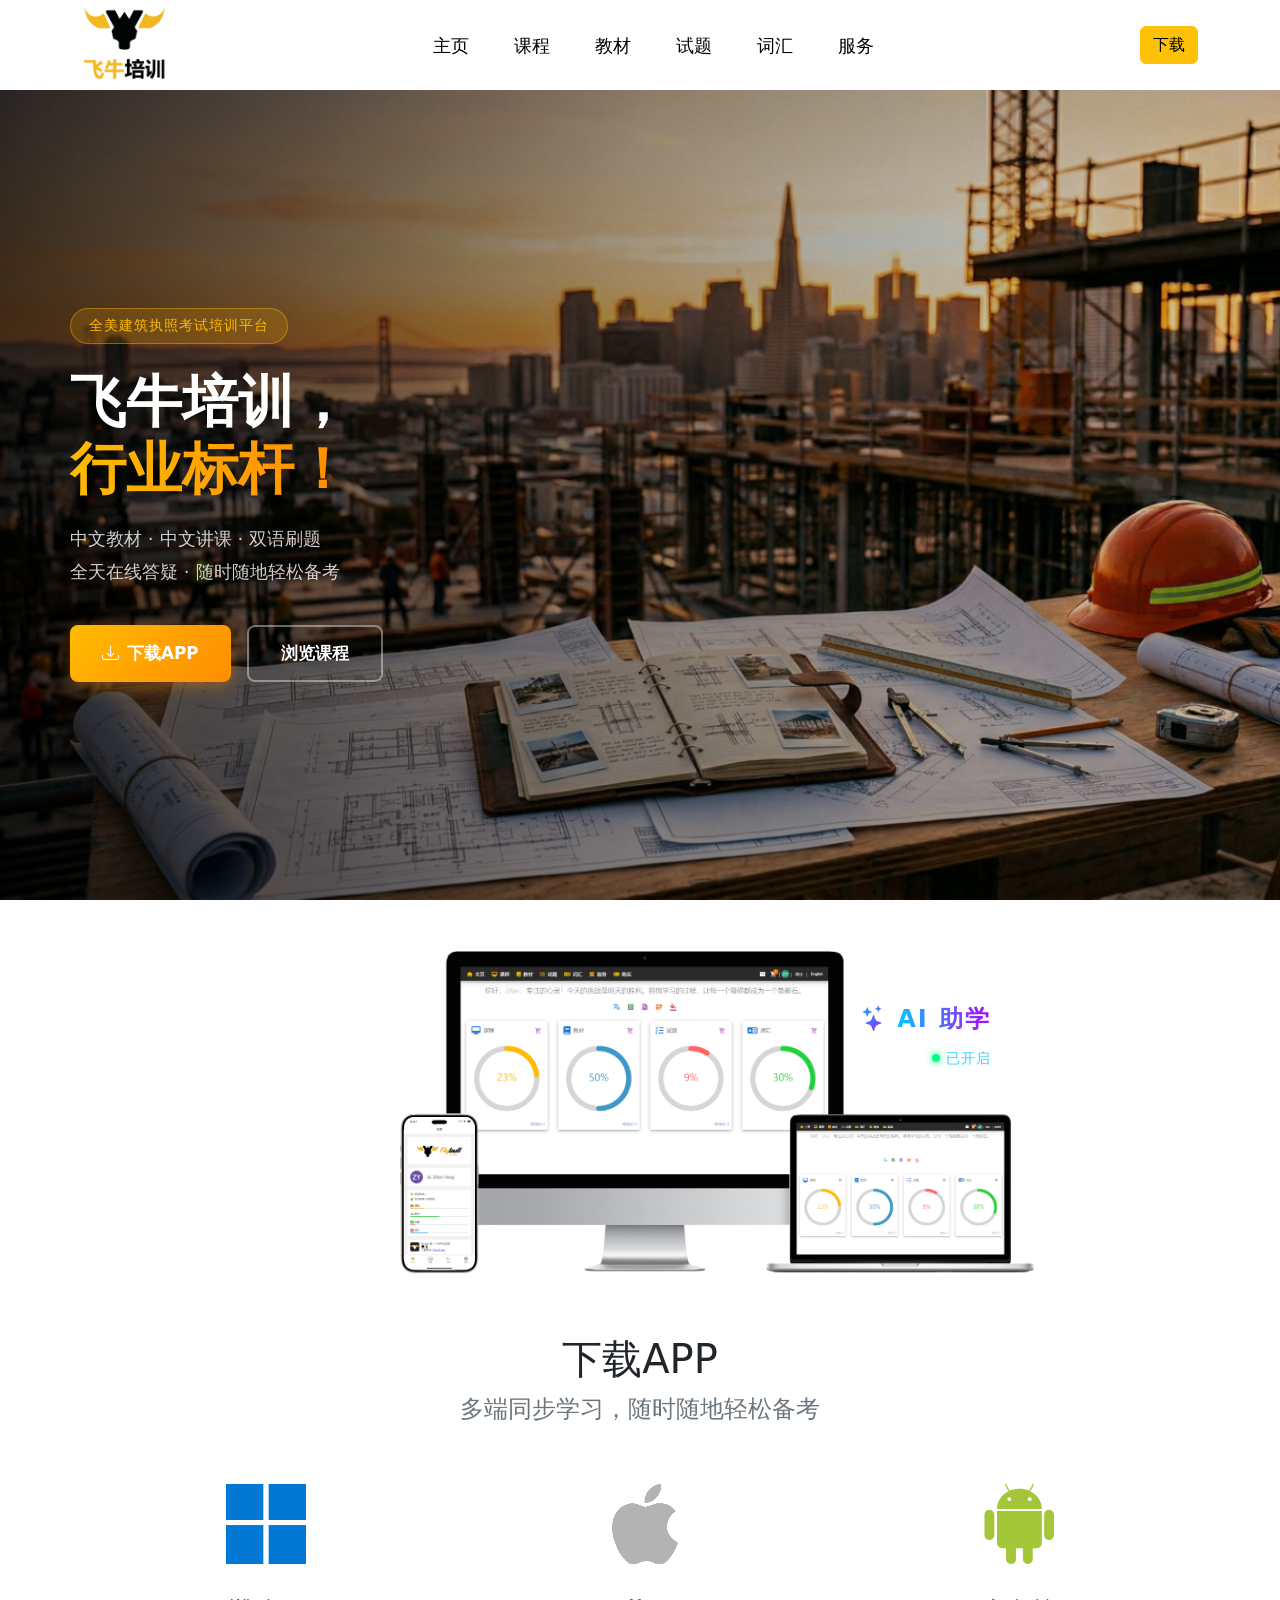
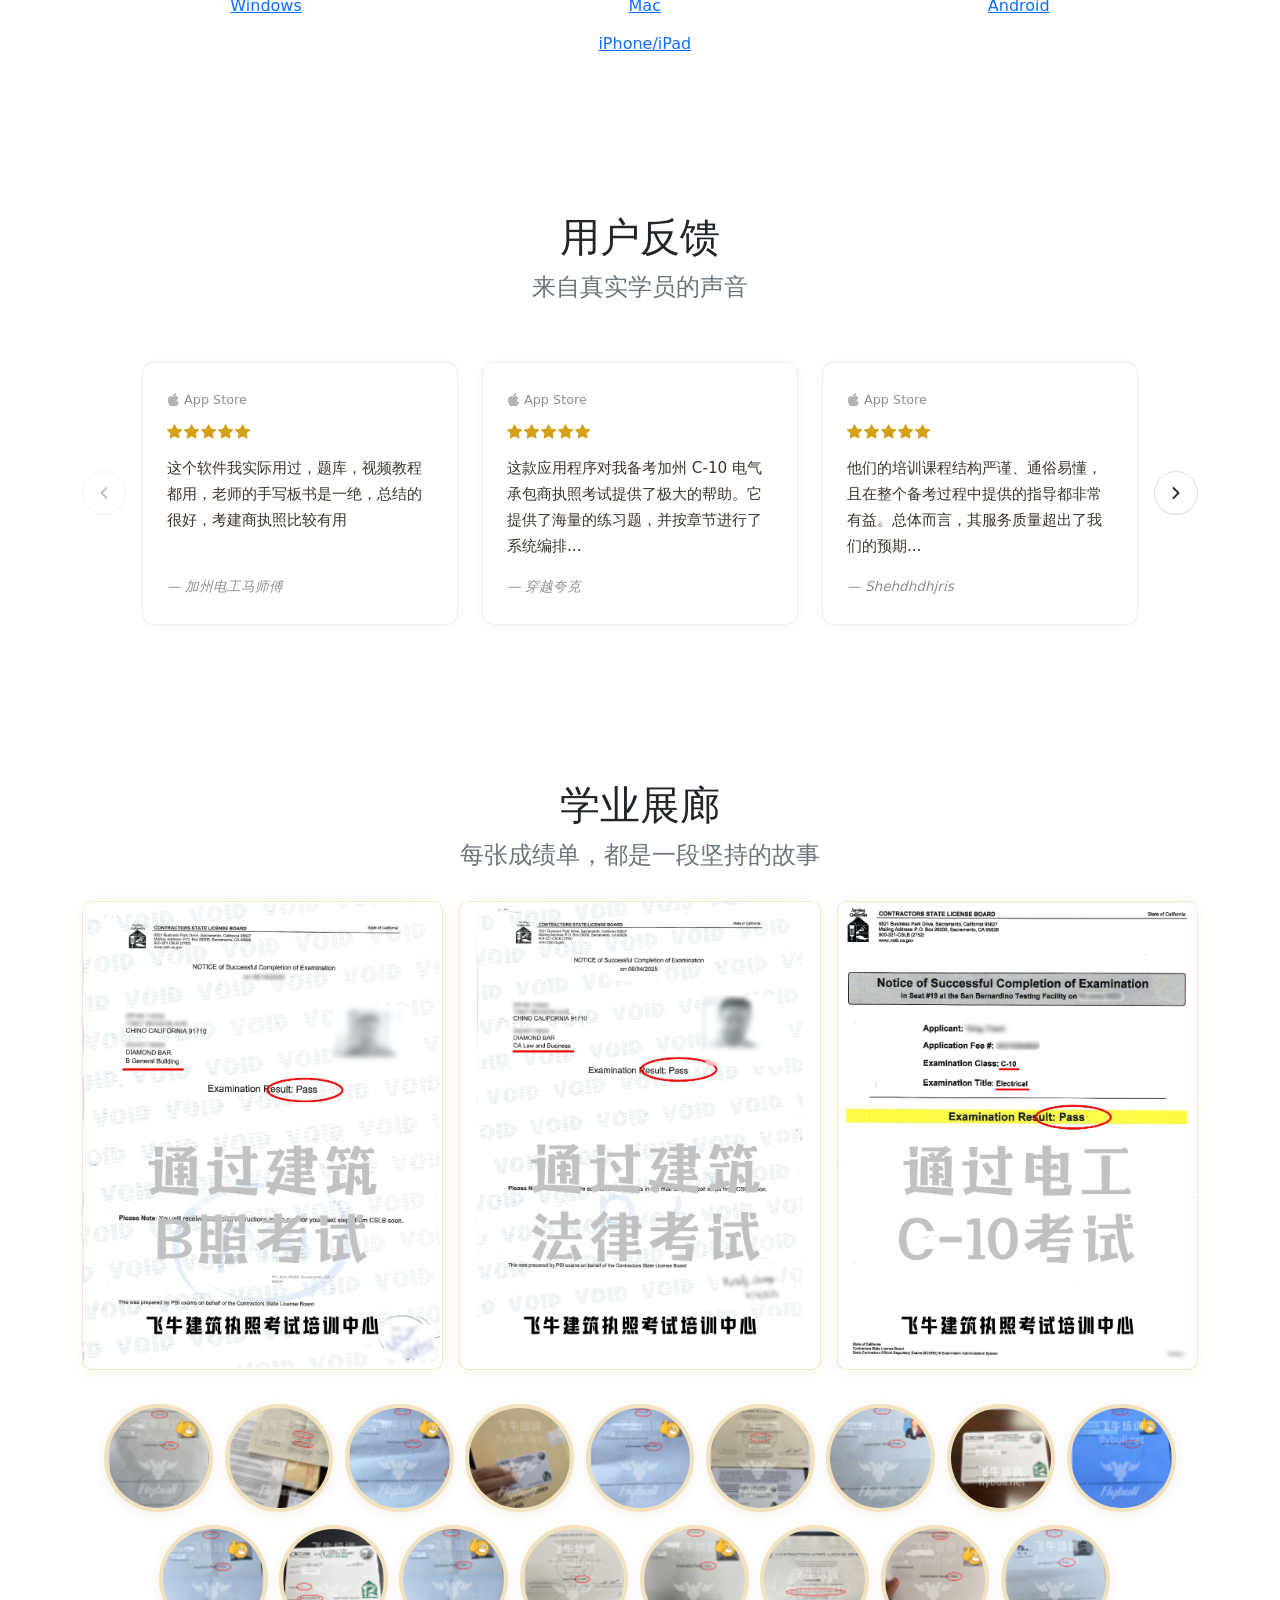
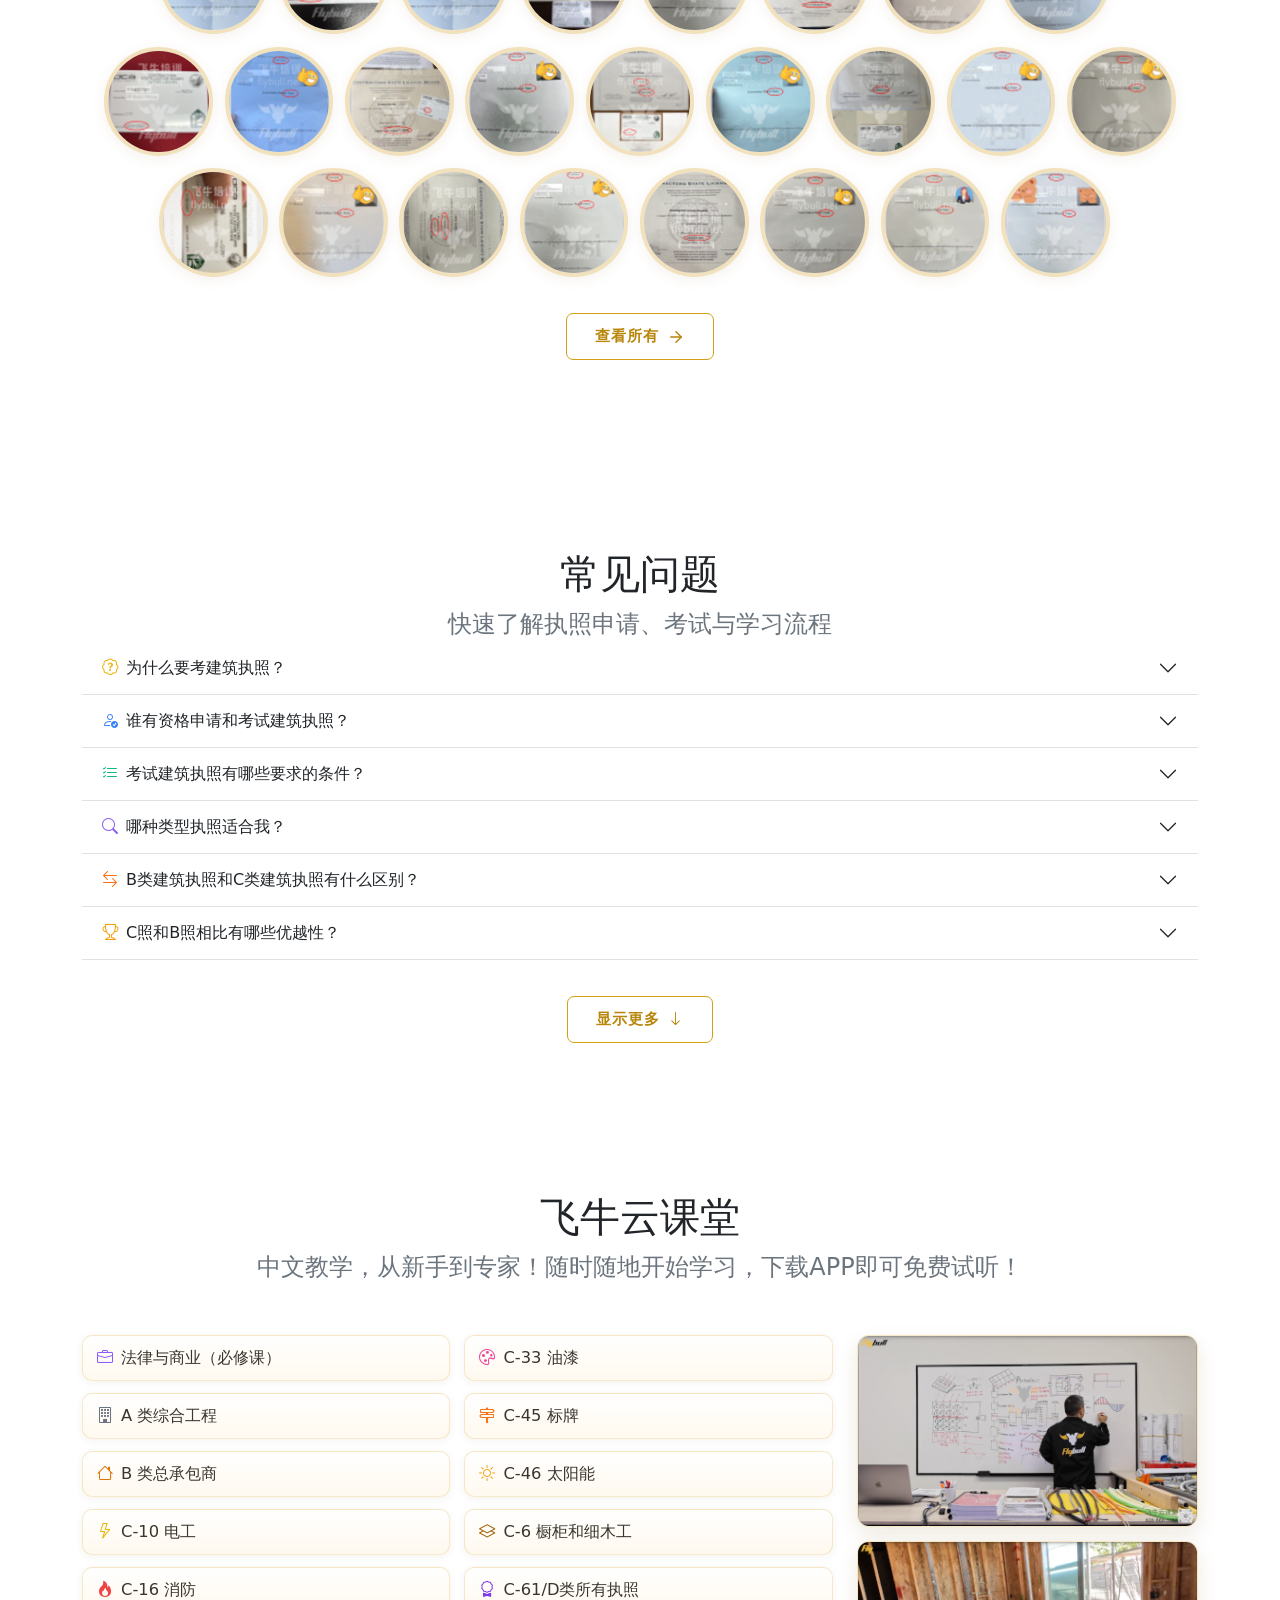
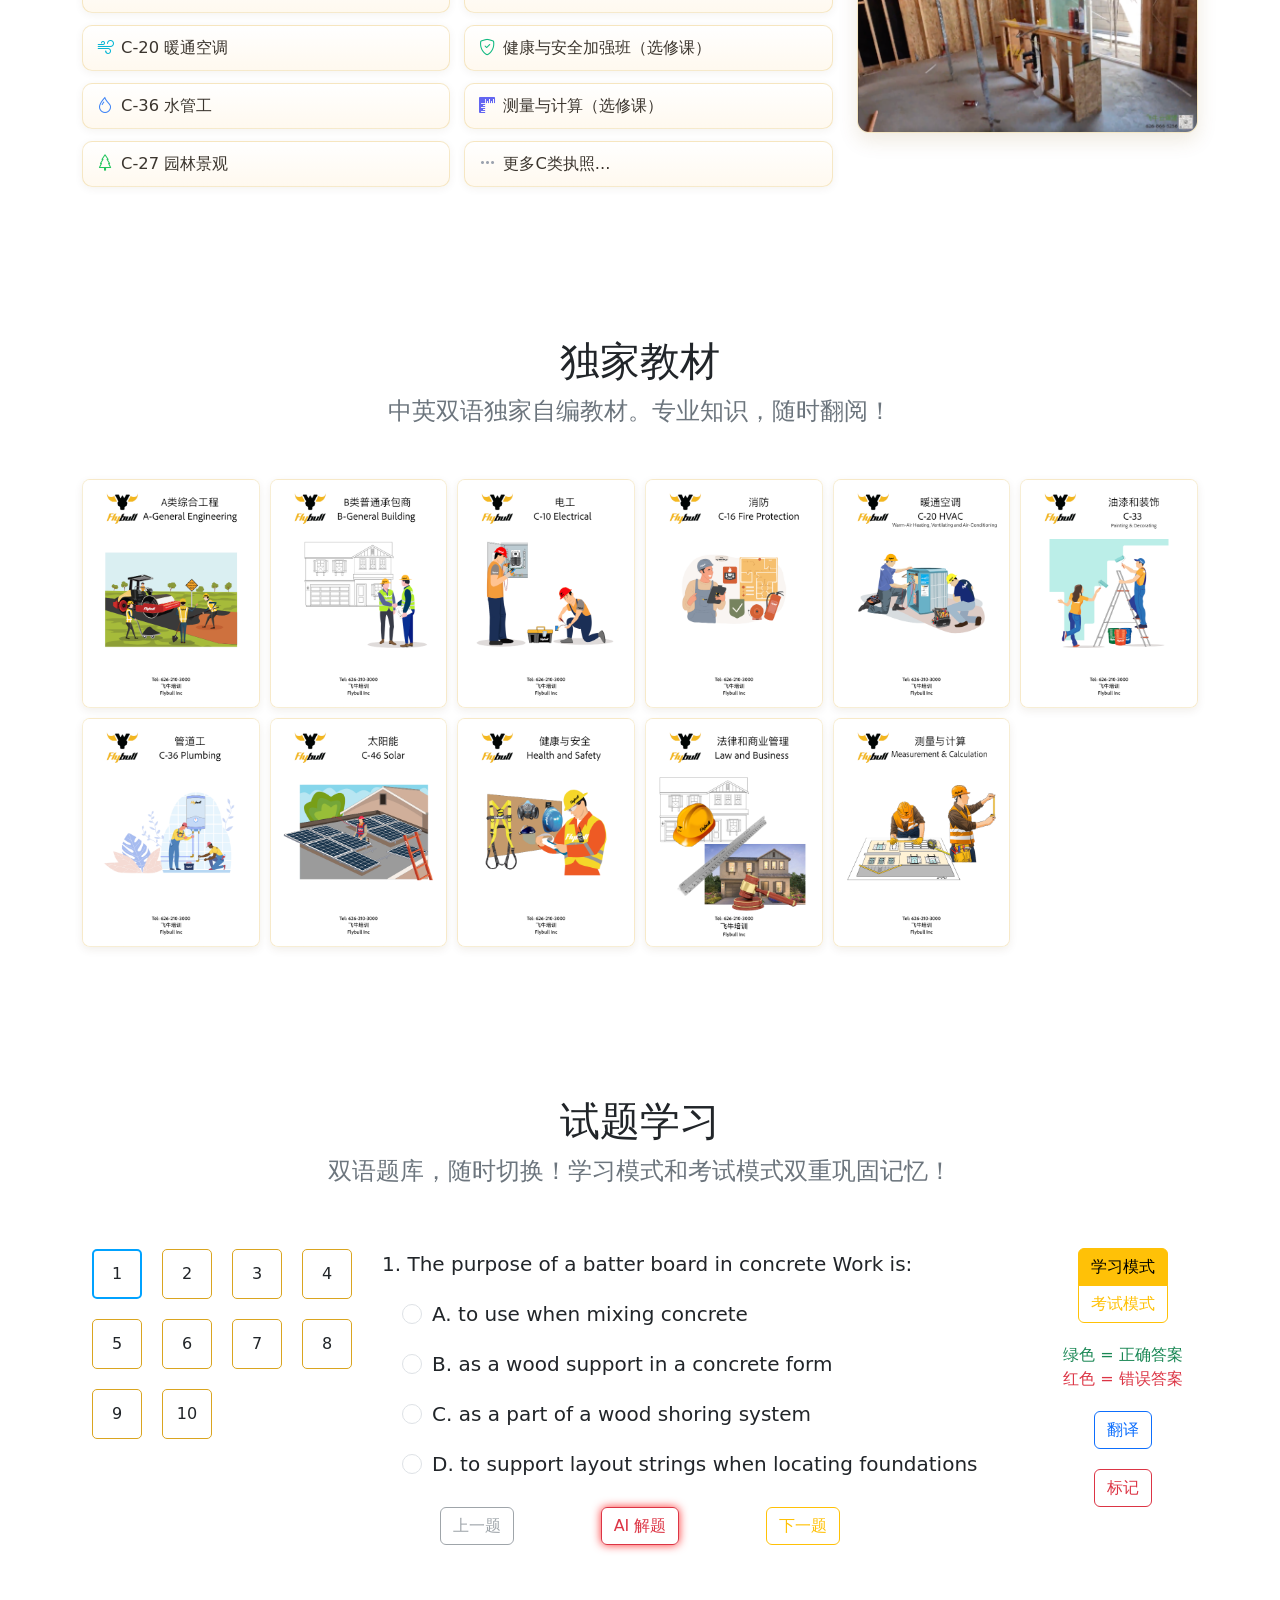
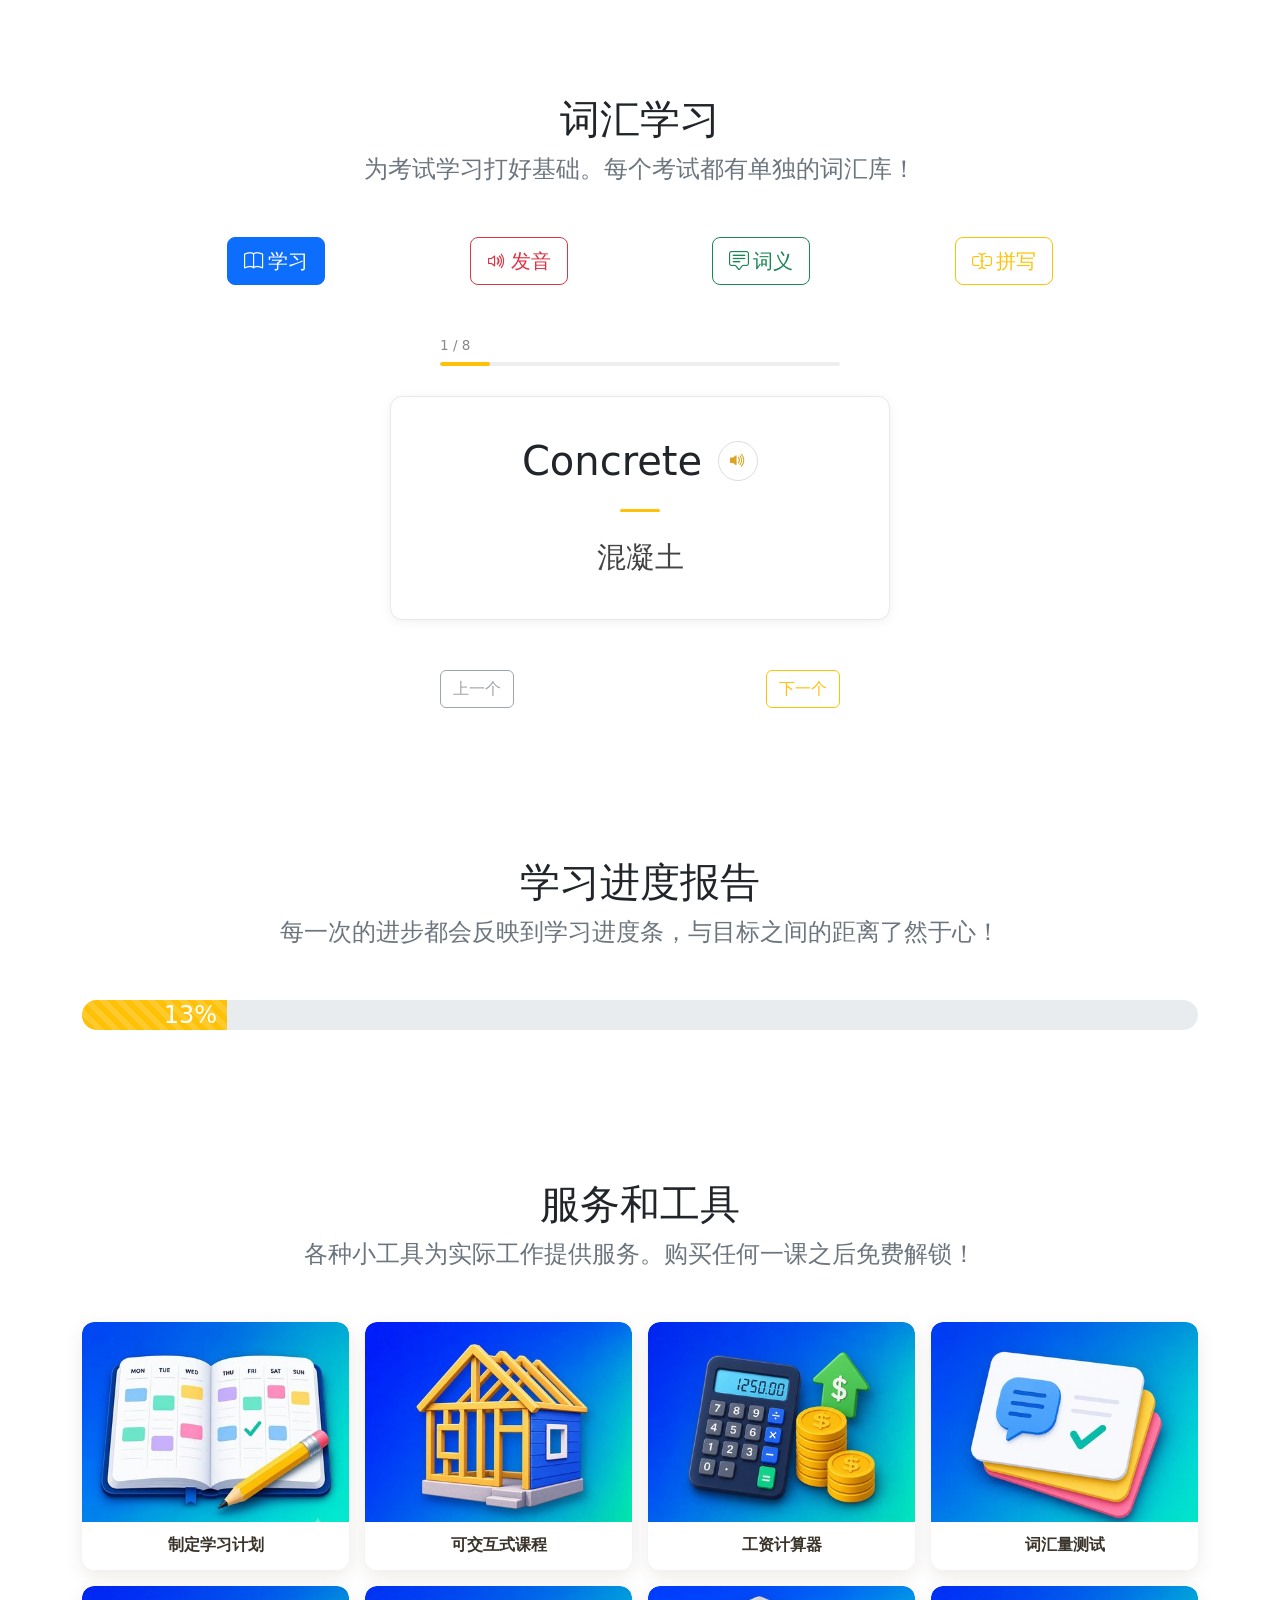
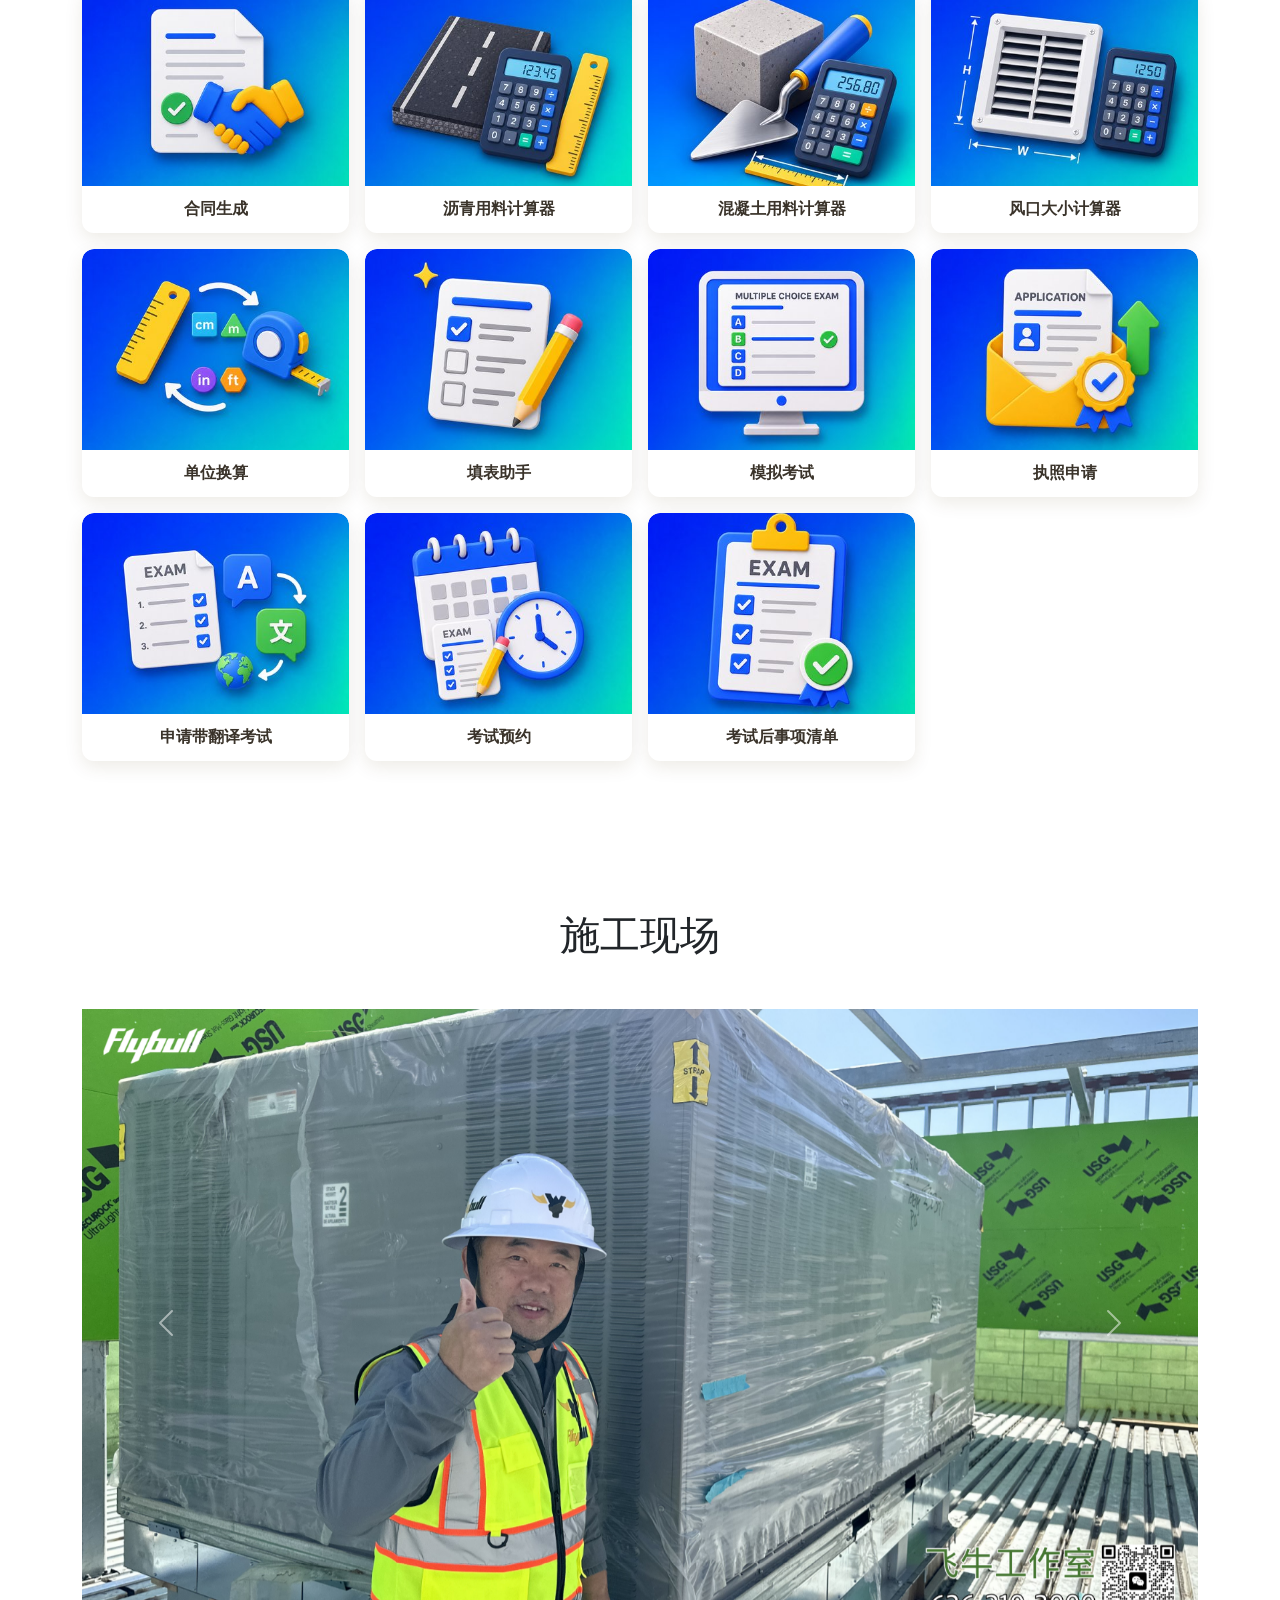
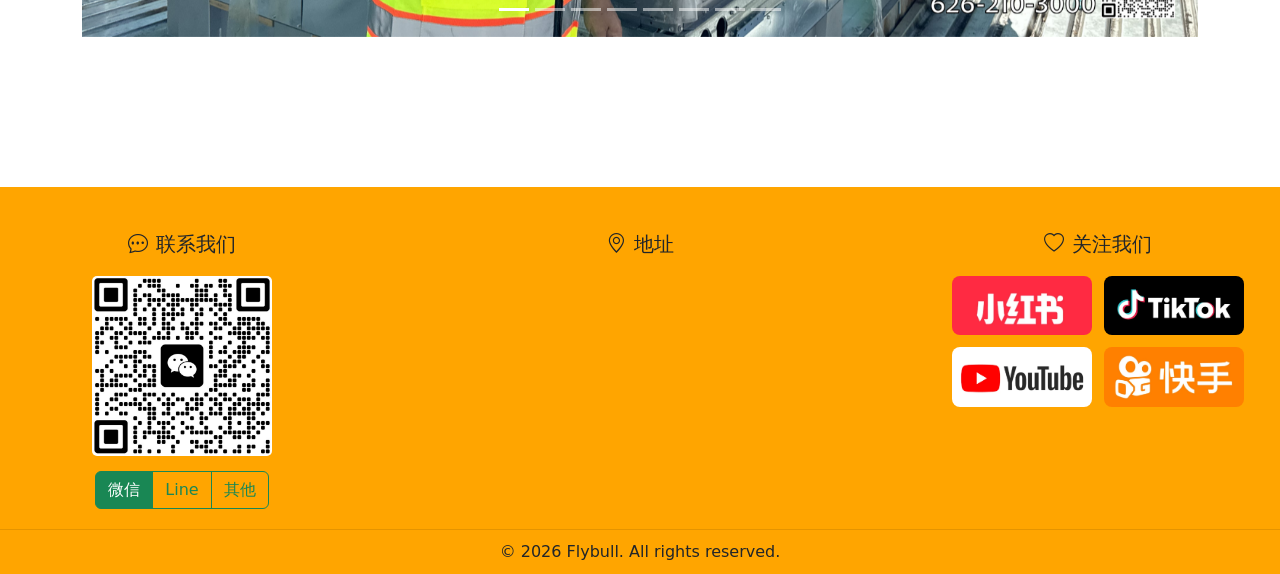
==== index.html @ 8cd2ca20 "update download links" ====
<!DOCTYPE html>
<html lang="zh">

<head>
  <meta charset="utf-8" />
  <title>FLYBULL飞牛培训-建筑执照-电工执照-空调执照-更多承包商执照</title>
  <meta name="description"
    content="FLYBULL飞牛是一家为全美建筑执照考试量身定制的线上培训平台。我们提供中文教材、中文讲课以及双语刷题，帮助学员更好地掌握考试所需的专业知识。课程灵活方便，支持电脑和手机界面，随时随地都能学习，符合全美各州的考试惯例。无论你是从零开始学习技术，还是需要提高英语词汇，飞牛都能为你提供系统的指导，助你轻松应对建筑执照考试，迈向职业成功！" />
  <meta name="keywords"
    content="加州, CSLB, 承包商, 建筑, 电工，空调， 执照, 考试, 培训, 学校, 在线, 学习, 网课, C-10, C-20, C-36, C10, C20, C36, 加州承包商, 建筑执照, 电工执照, 空调执照, 执照考试, 建筑执照考试, CSLB考试, CSLB建筑考试, 建筑执照培训, 执照考试在线学习, 建筑执照在线学习, 建筑执照考试在线学习, 承包商在线学习, 执照学习, 执照考试在线学校, 承包商在线学校, 执照学校, 执照培训, 执照培训学校, CSLB考试培训, 承包商培训, 执照考试培训, CSLB备考, 加州承包商执照, CSLB考试准备, 加州承包商执照培训, 加州执照在线学习, CSLB在线学习, 承包商执照考试, 承包商执照备考, 加州执照备考平台, 加州执照考试技巧, 加州承包商备考, 职业考试准备, 在线执照考试准备, 加州承包商考试" />
  <meta name="viewport" content="width=device-width, initial-scale=1" />
  <link rel="icon" href="/assets/favicon.ico" type="image/x-icon" sizes="64x64" />
  <link rel="icon" href="/assets/favicon32.ico" type="image/x-icon" sizes="32x32" />
  <link rel="icon" href="/assets/favicon16.ico" type="image/x-icon" sizes="16x16" />
  <link rel="manifest" href="/site.webmanifest" />
  <link href="https://cdn.jsdelivr.net/npm/bootstrap@5.3.0-alpha1/dist/css/bootstrap.min.css" rel="stylesheet"
    integrity="sha384-GLhlTQ8iRABdZLl6O3oVMWSktQOp6b7In1Zl3/Jr59b6EGGoI1aFkw7cmDA6j6gD" crossorigin="anonymous" />
  <link rel="stylesheet" href="https://cdn.jsdelivr.net/npm/bootstrap-icons@1.10.5/font/bootstrap-icons.css" />
  <link rel="stylesheet" href="./styles/main.css" />
  <link rel="stylesheet" href="./styles/responsive.css" />
  <script type="application/ld+json">
      {
        "@context": "http://schema.org",
        "@type": "WebSite",
        "name": "FLYBULL飞牛建筑执照考试培训中心",
        "url": "https://flybull.net"
      }
    </script>
</head>

<body>
  <header>
    <div id="header-container" class="container">
      <img draggable="false" id="logo-img" src="./assets/logo_cn.png" alt="logo" />
      <nav>
        <button type="button" class="nav-btn" onclick="toHome()">主页</button>
        <button type="button" class="nav-btn news-elements" onclick="location.href='#news-anchor'">
          动态
        </button>
        <button type="button" class="nav-btn" onclick="location.href='#course-anchor'">
          课程
        </button>
        <button type="button" class="nav-btn" onclick="location.href='#book-anchor'">
          教材
        </button>
        <button type="button" class="nav-btn" onclick="location.href='#exam-anchor'">
          试题
        </button>
        <button type="button" class="nav-btn" onclick="location.href='#vocabulary-anchor'">
          词汇
        </button>
        <button type="button" class="nav-btn" onclick="location.href='#service-anchor'">
          服务
        </button>
      </nav>
      <div id="header-right-container">
        <div id="mobile-header-text">飞牛建筑执照考试培训中心</div>
        <button type="button" class="btn btn-warning" onclick="location.href='#downloads-anchor'">
          下载
        </button>
      </div>
    </div>
  </header>

  <section id="banner">
    <div id="banner-container" class="container">
      <div id="hero-content">
        <div id="hero-text">
          <span class="hero-badge">全美建筑执照考试培训平台</span>
          <h1 class="hero-title">飞牛培训，<br /><span class="hero-highlight">行业标杆！</span></h1>
          <p class="hero-desc">
            中文教材 · 中文讲课 · 双语刷题<br />
            全天在线答疑 · 随时随地轻松备考
          </p>
          <div class="hero-actions">
            <a href="#downloads-anchor" class="btn-hero btn-hero-primary">
              <i class="bi bi-download me-2"></i>下载APP
            </a>
            <a href="#course-anchor" class="btn-hero btn-hero-secondary">浏览课程</a>
          </div>
        </div>
      </div>
    </div>
  </section>

  <section class="margin-block" style="text-align: center">
    <a id="downloads-anchor"></a>
    <div class="platforms-wrapper">
      <img id="platforms-img" src="./assets/platforms.png" alt="platforms" />
      <div id="neon-label" onclick="location.href='#exam-anchor'">
        <div class="ai-card">
          <div class="ai-card-glow"></div>
          <div class="ai-card-content">
            <i class="bi bi-stars ai-icon"></i>
            <span class="ai-label">AI 助学</span>
          </div>
          <div class="ai-status">
            <span class="ai-status-dot"></span>
            <span class="ai-status-text">已开启</span>
          </div>
        </div>
      </div>
    </div>
  </section>

  <section id="downloads-section" class="container margin-block">
    <h2 class="display-6 text-center fw-light">下载APP</h2>
    <div class="fs-4 text-center fw-light text-secondary">多端同步学习，随时随地轻松备考</div>
    <div class="downloads-title">
      <div class="platform-download downloads-desktop">
        <i class="platform-icon bi bi-microsoft"></i>
        <div>
          <button type="button" class="btn btn-link"
            onclick="window.open('https://github.com/flybulldev/flybull/releases/download/v1.5.0/Flybull-1.5.0.Setup.zip','_blank')">
            Windows
          </button>
        </div>
      </div>
      <div class="platform-download">
        <i class="platform-icon bi bi-apple"></i>
        <div>
          <div>
            <button type="button" class="btn btn-link downloads-desktop" id="mac-download-button">
              Mac
            </button>
          </div>
          <div>
            <button type="button" class="btn btn-link"
              onclick="window.open('https://apps.apple.com/us/app/flybull-lite/id6739646464', '_blank')">
              iPhone/iPad
            </button>
          </div>
        </div>
      </div>
      <div class="platform-download">
        <i class="platform-icon bi bi-android2"></i>
        <div>
          <button type="button" class="btn btn-link"
            onclick="window.open('https://play.google.com/store/apps/details?id=com.flybull.flybulllite', '_blank')">
            Android
          </button>
        </div>
      </div>
    </div>
    <div id="downloads-mobile" class="mobile-only">
      使用电脑访问此网站可下载电脑客户端
    </div>
    <a id="news-anchor"></a>
  </section>

  <section id="feedback-section" class="container margin-section">
    <h2 class="display-6 text-center fw-light">用户反馈</h2>
    <div class="fs-4 text-center fw-light text-secondary">来自真实学员的声音</div>

    <div class="feedback-slider-wrapper margin-block">
      <button class="feedback-arrow feedback-arrow-left" aria-label="Previous">
        <svg xmlns="http://www.w3.org/2000/svg" width="20" height="20" viewBox="0 0 24 24" fill="none"
          stroke="currentColor" stroke-width="2.5" stroke-linecap="round" stroke-linejoin="round">
          <polyline points="15 18 9 12 15 6"></polyline>
        </svg>
      </button>
      <div class="feedback-slider">
        <div class="feedback-track">
          <div class="feedback-card">
            <div class="feedback-source"><a href="https://apps.apple.com/us/app/flybull-lite/id6739646464" target="_blank" rel="noopener noreferrer"><i class="bi bi-apple me-1"></i>App Store</a></div>
            <div class="feedback-stars">
              <i class="bi bi-star-fill"></i><i class="bi bi-star-fill"></i><i class="bi bi-star-fill"></i><i
                class="bi bi-star-fill"></i><i class="bi bi-star-fill"></i>
            </div>
            <div class="feedback-text">这个软件我实际用过，题库，视频教程都用，老师的手写板书是一绝，总结的很好，考建商执照比较有用</div>
            <div class="feedback-user">— 加州电工马师傅</div>
          </div>
          <div class="feedback-card">
            <div class="feedback-source"><a href="https://apps.apple.com/us/app/flybull-lite/id6739646464" target="_blank" rel="noopener noreferrer"><i class="bi bi-apple me-1"></i>App Store</a></div>
            <div class="feedback-stars">
              <i class="bi bi-star-fill"></i><i class="bi bi-star-fill"></i><i class="bi bi-star-fill"></i><i
                class="bi bi-star-fill"></i><i class="bi bi-star-fill"></i>
            </div>
            <div class="feedback-text">这款应用程序对我备考加州 C-10 电气承包商执照考试提供了极大的帮助。它提供了海量的练习题，并按章节进行了系统编排...</div>
            <div class="feedback-user">— 穿越夸克</div>
          </div>
          <div class="feedback-card">
            <div class="feedback-source"><a href="https://apps.apple.com/us/app/flybull-lite/id6739646464" target="_blank" rel="noopener noreferrer"><i class="bi bi-apple me-1"></i>App Store</a></div>
            <div class="feedback-stars">
              <i class="bi bi-star-fill"></i><i class="bi bi-star-fill"></i><i class="bi bi-star-fill"></i><i
                class="bi bi-star-fill"></i><i class="bi bi-star-fill"></i>
            </div>
            <div class="feedback-text">他们的培训课程结构严谨、通俗易懂，且在整个备考过程中提供的指导都非常有益。总体而言，其服务质量超出了我们的预期...</div>
            <div class="feedback-user">— Shehdhdhjris</div>
          </div>
          <div class="feedback-card">
            <div class="feedback-source"><a href="https://apps.apple.com/us/app/flybull-lite/id6739646464" target="_blank" rel="noopener noreferrer"><i class="bi bi-apple me-1"></i>App Store</a></div>
            <div class="feedback-stars">
              <i class="bi bi-star-fill"></i><i class="bi bi-star-fill"></i><i class="bi bi-star-fill"></i><i
                class="bi bi-star-fill"></i><i class="bi bi-star-fill"></i>
            </div>
            <div class="feedback-text">值得推荐的一家洛杉矶的培训机构，提供加州建筑执照考试培训课程！非常专业，值得推荐！</div>
            <div class="feedback-user">— 老矿师傅</div>
          </div>
          <div class="feedback-card">
            <div class="feedback-source"><a href="https://apps.apple.com/us/app/flybull-lite/id6739646464" target="_blank" rel="noopener noreferrer"><i class="bi bi-apple me-1"></i>App Store</a></div>
            <div class="feedback-stars">
              <i class="bi bi-star-fill"></i><i class="bi bi-star-fill"></i><i class="bi bi-star-fill"></i><i
                class="bi bi-star-fill"></i><i class="bi bi-star-fill"></i>
            </div>
            <div class="feedback-text">网站和App都很简洁高效。虽然是视频教学，但是老师随时答疑解惑，非常感谢！</div>
            <div class="feedback-user">— juniorwang</div>
          </div>
          <div class="feedback-card">
            <div class="feedback-source"><a href="https://apps.apple.com/us/app/flybull-lite/id6739646464" target="_blank" rel="noopener noreferrer"><i class="bi bi-apple me-1"></i>App Store</a></div>
            <div class="feedback-stars">
              <i class="bi bi-star-fill"></i><i class="bi bi-star-fill"></i><i class="bi bi-star-fill"></i><i
                class="bi bi-star-fill"></i><i class="bi bi-star-fill"></i>
            </div>
            <div class="feedback-text">我在这里学习的，已经通过了考试拿到执照了，感谢飞牛培训，谢谢！</div>
            <div class="feedback-user">— 飞牛忠实用户</div>
          </div>
          <div class="feedback-card">
            <div class="feedback-source"><a href="https://apps.apple.com/us/app/flybull-lite/id6739646464" target="_blank" rel="noopener noreferrer"><i class="bi bi-apple me-1"></i>App Store</a></div>
            <div class="feedback-stars">
              <i class="bi bi-star-fill"></i><i class="bi bi-star-fill"></i><i class="bi bi-star-fill"></i><i
                class="bi bi-star-fill"></i><i class="bi bi-star-fill"></i>
            </div>
            <div class="feedback-text">很好用，帮助我很多</div>
            <div class="feedback-user">— 琪宝籽</div>
          </div>
          <div class="feedback-card">
            <div class="feedback-source"><a href="https://apps.apple.com/us/app/flybull-lite/id6739646464" target="_blank" rel="noopener noreferrer"><i class="bi bi-apple me-1"></i>App Store</a></div>
            <div class="feedback-stars">
              <i class="bi bi-star-fill"></i><i class="bi bi-star-fill"></i><i class="bi bi-star-fill"></i><i
                class="bi bi-star-fill"></i><i class="bi bi-star-fill"></i>
            </div>
            <div class="feedback-text">考过了</div>
            <div class="feedback-user">— Sober饺子</div>
          </div>
        </div>
      </div>
      <button class="feedback-arrow feedback-arrow-right" aria-label="Next">
        <svg xmlns="http://www.w3.org/2000/svg" width="20" height="20" viewBox="0 0 24 24" fill="none"
          stroke="currentColor" stroke-width="2.5" stroke-linecap="round" stroke-linejoin="round">
          <polyline points="9 18 15 12 9 6"></polyline>
        </svg>
      </button>
    </div>
  </section>

  <section id="galary-section" class="container margin-section">
    <h2 class="display-6 text-center fw-light">学业展廊</h2>
    <div class="fs-4 text-center fw-light text-secondary">每张成绩单，都是一段坚持的故事</div>

    <div class="galary-grid">
      <a href="./showcase.html" class="galary-card galary-card--featured" aria-label="查看学业展廊">
        <div class="galary-card-inner">
          <img src="./assets/exampass1.jpg" alt="考试通过证书" class="galary-card-img" />
          <div class="galary-card-overlay">
            <span class="galary-card-icon">&#10024;</span>
          </div>
        </div>
      </a>
      <a href="./showcase.html" class="galary-card" aria-label="查看学业展廊">
        <div class="galary-card-inner">
          <img src="./assets/exampass2.jpg" alt="考试通过证书" class="galary-card-img" />
          <div class="galary-card-overlay">
            <span class="galary-card-icon">&#10024;</span>
          </div>
        </div>
      </a>
      <a href="./showcase.html" class="galary-card" aria-label="查看学业展廊">
        <div class="galary-card-inner">
          <img src="./assets/exampass3.jpg" alt="考试通过证书" class="galary-card-img" />
          <div class="galary-card-overlay">
            <span class="galary-card-icon">&#10024;</span>
          </div>
        </div>
      </a>
    </div>

    <div id="showcase-container" aria-label="学业展廊图片墙">
      <div class="showcase-row">
        <div class="showcase-item" data-tooltip="一位学员通过了考试！"><img src="./assets/showcase/1.png" alt="学业展廊图片 1" loading="lazy" /></div>
        <div class="showcase-item" data-tooltip="一位学员拿到了执照！"><img src="./assets/showcase/2.png" alt="学业展廊图片 2" loading="lazy" /></div>
        <div class="showcase-item" data-tooltip="一位学员通过了考试！"><img src="./assets/showcase/3.png" alt="学业展廊图片 3" loading="lazy" /></div>
        <div class="showcase-item" data-tooltip="一位学员拿到了执照！"><img src="./assets/showcase/4.png" alt="学业展廊图片 4" loading="lazy" /></div>
        <div class="showcase-item" data-tooltip="一位学员通过了考试！"><img src="./assets/showcase/5.png" alt="学业展廊图片 5" loading="lazy" /></div>
        <div class="showcase-item" data-tooltip="一位学员拿到了执照！"><img src="./assets/showcase/6.png" alt="学业展廊图片 6" loading="lazy" /></div>
        <div class="showcase-item" data-tooltip="一位学员通过了考试！"><img src="./assets/showcase/7.png" alt="学业展廊图片 7" loading="lazy" /></div>
        <div class="showcase-item" data-tooltip="一位学员拿到了执照！"><img src="./assets/showcase/8.png" alt="学业展廊图片 8" loading="lazy" /></div>
        <div class="showcase-item" data-tooltip="一位学员通过了考试！"><img src="./assets/showcase/33.png" alt="学业展廊图片 33" loading="lazy" /></div>
      </div>
      <div class="showcase-row">
        <div class="showcase-item" data-tooltip="一位学员通过了考试！"><img src="./assets/showcase/9.png" alt="学业展廊图片 9" loading="lazy" /></div>
        <div class="showcase-item" data-tooltip="一位学员拿到了执照！"><img src="./assets/showcase/10.png" alt="学业展廊图片 10" loading="lazy" /></div>
        <div class="showcase-item" data-tooltip="一位学员通过了考试！"><img src="./assets/showcase/11.png" alt="学业展廊图片 11" loading="lazy" /></div>
        <div class="showcase-item" data-tooltip="一位学员拿到了执照！"><img src="./assets/showcase/12.png" alt="学业展廊图片 12" loading="lazy" /></div>
        <div class="showcase-item" data-tooltip="一位学员通过了考试！"><img src="./assets/showcase/13.png" alt="学业展廊图片 13" loading="lazy" /></div>
        <div class="showcase-item" data-tooltip="一位学员拿到了执照！"><img src="./assets/showcase/14.png" alt="学业展廊图片 14" loading="lazy" /></div>
        <div class="showcase-item" data-tooltip="一位学员通过了考试！"><img src="./assets/showcase/15.png" alt="学业展廊图片 15" loading="lazy" /></div>
        <div class="showcase-item" data-tooltip="一位学员通过了考试！"><img src="./assets/showcase/35.png" alt="学业展廊图片 35" loading="lazy" /></div>
      </div>
      <div class="showcase-row">
        <div class="showcase-item" data-tooltip="一位学员拿到了执照！"><img src="./assets/showcase/16.png" alt="学业展廊图片 16" loading="lazy" /></div>
        <div class="showcase-item" data-tooltip="一位学员通过了考试！"><img src="./assets/showcase/17.png" alt="学业展廊图片 17" loading="lazy" /></div>
        <div class="showcase-item" data-tooltip="一位学员拿到了执照！"><img src="./assets/showcase/18.png" alt="学业展廊图片 18" loading="lazy" /></div>
        <div class="showcase-item" data-tooltip="一位学员通过了考试！"><img src="./assets/showcase/19.png" alt="学业展廊图片 19" loading="lazy" /></div>
        <div class="showcase-item" data-tooltip="一位学员拿到了执照！"><img src="./assets/showcase/20.png" alt="学业展廊图片 20" loading="lazy" /></div>
        <div class="showcase-item" data-tooltip="一位学员通过了考试！"><img src="./assets/showcase/21.png" alt="学业展廊图片 21" loading="lazy" /></div>
        <div class="showcase-item" data-tooltip="一位学员拿到了执照！"><img src="./assets/showcase/22.png" alt="学业展廊图片 22" loading="lazy" /></div>
        <div class="showcase-item" data-tooltip="一位学员通过了考试！"><img src="./assets/showcase/23.png" alt="学业展廊图片 23" loading="lazy" /></div>
        <div class="showcase-item" data-tooltip="一位学员通过了考试！"><img src="./assets/showcase/37.png" alt="学业展廊图片 37" loading="lazy" /></div>
      </div>
      <div class="showcase-row">
        <div class="showcase-item" data-tooltip="一位学员拿到了执照！"><img src="./assets/showcase/24.png" alt="学业展廊图片 24" loading="lazy" /></div>
        <div class="showcase-item" data-tooltip="一位学员通过了考试！"><img src="./assets/showcase/25.png" alt="学业展廊图片 25" loading="lazy" /></div>
        <div class="showcase-item" data-tooltip="一位学员拿到了执照！"><img src="./assets/showcase/26.png" alt="学业展廊图片 26" loading="lazy" /></div>
        <div class="showcase-item" data-tooltip="一位学员通过了考试！"><img src="./assets/showcase/27.png" alt="学业展廊图片 27" loading="lazy" /></div>
        <div class="showcase-item" data-tooltip="一位学员拿到了执照！"><img src="./assets/showcase/28.png" alt="学业展廊图片 28" loading="lazy" /></div>
        <div class="showcase-item" data-tooltip="一位学员通过了考试！"><img src="./assets/showcase/29.png" alt="学业展廊图片 29" loading="lazy" /></div>
        <div class="showcase-item" data-tooltip="一位学员通过了考试！"><img src="./assets/showcase/31.png" alt="学业展廊图片 31" loading="lazy" /></div>
        <div class="showcase-item" data-tooltip="一位学员通过了考试！"><img src="./assets/showcase/39.png" alt="学业展廊图片 39" loading="lazy" /></div>
      </div>
    </div>

    <div class="section-cta">
      <a href="./showcase.html" class="section-cta-btn">
        查看所有
        <svg width="18" height="18" viewBox="0 0 24 24" fill="none" stroke="currentColor" stroke-width="2" stroke-linecap="round" stroke-linejoin="round"><path d="M5 12h14"/><path d="m12 5 7 7-7 7"/></svg>
      </a>
    </div>
  </section>

  <section id="news-section" class="container margin-section news-elements">
    <h2 class="display-6 text-center fw-light">最新动态</h2>
    <div class="fs-4 text-center fw-light text-secondary">飞牛课程更新、考试资讯与平台公告</div>
    <div id="news" class="news-list"></div>
    <div class="section-cta">
      <a href="./news.html" class="section-cta-btn">
        查看所有
        <i class="bi bi-arrow-right"></i>
      </a>
    </div>
  </section>

  <section id="faq-section" class="container margin-section">
    <h2 class="display-6 text-center fw-light">常见问题</h2>
    <div class="fs-4 text-center fw-light text-secondary">快速了解执照申请、考试与学习流程</div>
    <div class="accordion accordion-flush" id="accordionFlushExample">
      <div class="accordion-item">
        <h2 class="accordion-header">
          <button class="accordion-button collapsed" type="button" data-bs-toggle="collapse"
            data-bs-target="#flush-collapseOne" aria-expanded="false" aria-controls="flush-collapseOne">
            <i class="bi bi-patch-question me-2" style="color:#EAB308"></i>为什么要考建筑执照？
          </button>
        </h2>
        <div id="flush-collapseOne" class="accordion-collapse collapse" data-bs-parent="#accordionFlushExample">
          <div class="accordion-body">
            在加州，从事建筑相关工作并签订超过1000美元的合同时，必须考取建筑执照。这是法律的明确要求，也是保障公众利益的重要手段。拥有执照的承包商不仅经过严格的背景审查和专业考试，具备必要的技术和法律知识，还能在遇到工程纠纷时依法追讨工程款。没有执照的施工行为可能导致高额罚款、法律诉讼，甚至无法收回工钱。此外，执照也是客户信任的象征，能提升业务竞争力，确保项目符合加州的安全和质量标准。因此，考取执照是合法经营和职业发展的必经之路。
          </div>
        </div>
      </div>
      <div class="accordion-item">
        <h2 class="accordion-header">
          <button class="accordion-button collapsed" type="button" data-bs-toggle="collapse"
            data-bs-target="#flush-collapseTwo" aria-expanded="false" aria-controls="flush-collapseTwo">
            <i class="bi bi-person-check me-2" style="color:#3B82F6"></i>谁有资格申请和考试建筑执照？
          </button>
        </h2>
        <div id="flush-collapseTwo" class="accordion-collapse collapse" data-bs-parent="#accordionFlushExample">
          <div class="accordion-body">
            在加州，申请建筑执照应该具备至少4年的相关全职工作经验，并由雇主或专业人士出具证明。这些经验必须与所申请的执照分类相关，如担任承包商、工程师或熟练工等职位。此外，申请人需要通过两项考试——法律与商业知识以及专业领域测试，并满足财务能力、担保或保险要求，同时无重大法律问题。符合条件后即可向建筑承包商州立委员会（CSLB）提交申请并参加考试。
          </div>
        </div>
      </div>
      <div class="accordion-item">
        <h2 class="accordion-header">
          <button class="accordion-button collapsed" type="button" data-bs-toggle="collapse"
            data-bs-target="#flush-collapseThree" aria-expanded="false" aria-controls="flush-collapseThree">
            <i class="bi bi-list-check me-2" style="color:#10B981"></i>考试建筑执照有哪些要求的条件？
          </button>
        </h2>
        <div id="flush-collapseThree" class="accordion-collapse collapse" data-bs-parent="#accordionFlushExample">
          <div class="accordion-body">
            申请加州建筑执照的人员必须年满18岁，符合法定年龄要求；同时需具备合法的身份和在美国工作的资格，并拥有有效的社会安全号（SSN）或个人纳税识别号（ITIN）以满足税务要求。此外，申请人需要具有完全的民事行为能力，能够独立承担法律责任并履行执照相关义务。
          </div>
        </div>
      </div>
      <div class="accordion-item">
        <h2 class="accordion-header">
          <button class="accordion-button collapsed" type="button" data-bs-toggle="collapse"
            data-bs-target="#flush-collapseFour" aria-expanded="false" aria-controls="flush-collapseThree">
            <i class="bi bi-search me-2" style="color:#8B5CF6"></i>哪种类型执照适合我？
          </button>
        </h2>
        <div id="flush-collapseFour" class="accordion-collapse collapse" data-bs-parent="#accordionFlushExample">
          <div class="accordion-body">
            如果您的工作经验仅涉及某一单一类别的项目，例如电工、管道工或其他专业领域，那么C类执照最为合适，因为它专注于特定的技术领域。如果您计划承接并经营综合性建筑项目，如住宅或商业建筑，涉及多个工种的施工，B类执照将是最佳选择，因为它适用于综合性项目的管理。如果您要参与一些大型项目或公共工程，如基础设施建设、道路或桥梁建设等，A类执照则最为适合，它专注于大型工程项目的承接和管理。
          </div>
        </div>
      </div>
      <div class="accordion-item">
        <h2 class="accordion-header">
          <button class="accordion-button collapsed" type="button" data-bs-toggle="collapse"
            data-bs-target="#flush-collapseFifthly" aria-expanded="false" aria-controls="flush-collapseThree">
            <i class="bi bi-arrow-left-right me-2" style="color:#F97316"></i>B类建筑执照和C类建筑执照有什么区别？
          </button>
        </h2>
        <div id="flush-collapseFifthly" class="accordion-collapse collapse" data-bs-parent="#accordionFlushExample">
          <div class="accordion-body">
            C类执照相对于B类执照来说，具有更高的专业性和权威性。持有C类执照的承包商在某一特定技术领域具备深厚的专业知识和技能，可以进行精确的计算和评估。例如，电工持有C-10执照，可以计算电路的功率是否足够满足需求，确保电气系统安全可靠；
            <br />
            <br />
            管道工持有C-36执照，可以计算下水管道的排水能力是否符合规范，避免系统故障；暖通空调（HVAC）工程师持有C-20执照，可以计算空调管道的风力是否足够，以保证空调系统的效率和性能。这些计算和评估要求专业知识，C类执照赋予持证人足够的技术权威。相对而言，B类执照主要适用于承接和管理综合性建筑项目，负责协调多个专业工种，但并不要求具备某一特定领域的深度技术知识。因此，B类执照的持有者不能像C类执照的持有者那样，进行复杂的技术计算和评估，因此在某些专业项目中缺乏权威性。
          </div>
        </div>
      </div>
      <div class="accordion-item">
        <h2 class="accordion-header">
          <button class="accordion-button collapsed" type="button" data-bs-toggle="collapse"
            data-bs-target="#flush-collapseSixthly" aria-expanded="false" aria-controls="flush-collapseThree">
            <i class="bi bi-trophy me-2" style="color:#F59E0B"></i>C照和B照相比有哪些优越性？
          </button>
        </h2>
        <div id="flush-collapseSixthly" class="accordion-collapse collapse" data-bs-parent="#accordionFlushExample">
          <div class="accordion-body">
            与B类执照相比，C类执照在专业性和技术权威性上具有明显优越性。持有C类执照的承包商专注于某一特定领域，如电气、管道或空调等，具备进行精确技术计算的能力，比如计算电路功率、评估管道排水能力或空调风力是否符合要求，这使得他们在执行专业项目时具有更高的技术权威。而B类执照更多侧重于管理综合性建筑项目，虽然可以协调多个工种，但缺乏对具体技术问题的深入理解和独立解决能力。因此，C类执照承包商在市场上通常拥有更强的竞争力，尤其是在需要专业技术的项目中。
          </div>
        </div>
      </div>
      <div id="faq-more-btn" class="section-cta">
        <button type="button" class="btn section-cta-btn" onclick="showMoreFAQ()">
          显示更多
          <i class="bi bi-arrow-down"></i>
        </button>
      </div>
      <section id="faq-hidden">
        <div class="accordion-item">
          <h2 class="accordion-header">
            <button class="accordion-button collapsed" type="button" data-bs-toggle="collapse"
              data-bs-target="#flush-collapseSeventh" aria-expanded="false" aria-controls="flush-collapseThree">
              <i class="bi bi-building-gear me-2" style="color:#6366F1"></i>为什么市政府的Builder's
              Department经常要求有C类执照签字才可以签发Permit？
            </button>
          </h2>
          <div id="flush-collapseSeventh" class="accordion-collapse collapse" data-bs-parent="#accordionFlushExample">
            <div class="accordion-body">
              市政府的Builder's
              Department经常要求持有C类执照的专业承包商签字，才能签发施工许可证，是因为C类执照承包商具备特定领域的专业技术和认证，能够确保项目在设计和施工过程中符合严格的行业标准和安全规范。特别是在涉及电气、管道、空调等技术性强的项目时，C类承包商拥有必要的资质进行技术计算、设计和评估，确保工程的安全性和合规性。
              <br />
              <br />
              市政府要求C类执照承包商签字，主要是为了确保施工过程中的技术细节符合规定，避免因设计或施工不当而导致的安全隐患或合规问题。例如，在电力系统的设计和施工中，只有持有C-10电工执照的电工才能确保电气负荷计算、线路布置等方面符合标准，避免潜在的电气故障或火灾风险。因此，市政府需要这些专业承包商的签字来验证项目的技术合规性，确保工程安全、顺利进行。
            </div>
          </div>
        </div>
        <div class="accordion-item">
          <h2 class="accordion-header">
            <button class="accordion-button collapsed" type="button" data-bs-toggle="collapse"
              data-bs-target="#flush-collapseEighth" aria-expanded="false" aria-controls="flush-collapseThree">
              <i class="bi bi-globe-americas me-2" style="color:#06B6D4"></i>我刚来美国可以申请建筑执照吗？
            </button>
          </h2>
          <div id="flush-collapseEighth" class="accordion-collapse collapse" data-bs-parent="#accordionFlushExample">
            <div class="accordion-body">
              即使您刚来到美国，您也可以申请建筑执照。美国政府鼓励外国人合法开设公司，您可以在美国注册并运营公司，通过公司申请建筑执照。特别是在加州，建筑局（CSLB）接受来自其他州和国外的相关工作经验，这意味着即使您没有在美国的工作经验，只要您的工作经历符合加州的要求，您也可以用其他地方的经验来申请执照。此外，您可以通过合法注册公司，满足相关条件并通过必要的考试，申请到您所需的建筑执照。因此，虽然没有工作身份的情况下无法直接雇佣自己，但通过合法的公司注册，您依然可以以公司名义申请并获得建筑执照。
            </div>
          </div>
        </div>
        <div class="accordion-item">
          <h2 class="accordion-header">
            <button class="accordion-button collapsed" type="button" data-bs-toggle="collapse"
              data-bs-target="#flush-collapseNinth" aria-expanded="false" aria-controls="flush-collapseThree">
              <i class="bi bi-shop me-2" style="color:#D97706"></i>我一定要成立公司才可以申请建筑执照吗？
            </button>
          </h2>
          <div id="flush-collapseNinth" class="accordion-collapse collapse" data-bs-parent="#accordionFlushExample">
            <div class="accordion-body">
              您不一定需要先注册公司，个人也可以直接申请。加州建筑局（CSLB）允许个人以自己的名字作为承包商经营业务，只要满足相应的条件。您需要具备一定的工作经验（通常为4至5年），并通过相关的考试，证明您具备足够的专业知识和技能来承担建筑项目。此外，您需要提供合法的身份和税务号码（如SSN或ITIN）。如果您没有合法的工作身份，您仍然可以通过成立公司来申请建筑执照。在这种情况下，您的公司会承担执照的责任，您可以作为公司代表申请并获得执照。无论是以个人名义还是通过公司，您都可以在美国合法申请建筑执照，只要满足加州的相关要求。
            </div>
          </div>
        </div>
        <div class="accordion-item">
          <h2 class="accordion-header">
            <button class="accordion-button collapsed" type="button" data-bs-toggle="collapse"
              data-bs-target="#flush-collapseTenth" aria-expanded="false" aria-controls="flush-collapseThree">
              <i class="bi bi-clock me-2" style="color:#EF4444"></i>考试哪些内容和时长？
            </button>
          </h2>
          <div id="flush-collapseTenth" class="accordion-collapse collapse" data-bs-parent="#accordionFlushExample">
            <div class="accordion-body">
              加州建筑执照考试包括两个部分：业务与法律考试和专业技术知识考试。每个部分的考试时长为210分钟（即3小时30分钟），并且考试通过计算机进行。考试地点是在加州建筑局（CSLB）授权的第三方考场PSI进行。业务与法律考试主要测试建筑业务相关的法律和商业知识，如公司管理、合同、保险、税务和劳工法等，考试题目大约为115到120道。专业技术知识考试则侧重于您在特定建筑领域的技术能力，题目同样为115到120道，涵盖施工技术、建筑规范和材料使用等内容。考生可以通过加州建筑局提供的参考资料和市面上的备考课程进行复习，顺利通过两部分考试后，您将获得加州建筑执照，合法承接建筑项目。
            </div>
          </div>
        </div>
        <div class="accordion-item">
          <h2 class="accordion-header">
            <button class="accordion-button collapsed" type="button" data-bs-toggle="collapse"
              data-bs-target="#flush-collapseEleventh" aria-expanded="false" aria-controls="flush-collapseThree">
              <i class="bi bi-translate me-2" style="color:#22C55E"></i>考场提供多语言考试吗？
            </button>
          </h2>
          <div id="flush-collapseEleventh" class="accordion-collapse collapse" data-bs-parent="#accordionFlushExample">
            <div class="accordion-body">
              目前，加州建筑执照考试考场（PSI）提供多种语言的考试选项，包括西班牙语、越南语等，但目前并没有中文考试。如果您的英文水平有限，您可以自行带一位翻译人员协助您参加考试。根据加州建筑局（CSLB）的规定，翻译人员必须是非亲属、非公司工作人员，并且只能提供语言翻译的服务，不能协助解答考试内容。在报名时，建议您提前确认PSI提供的具体语言选项，并确保您的翻译人员符合相关要求。
            </div>
          </div>
        </div>
        <div class="accordion-item">
          <h2 class="accordion-header">
            <button class="accordion-button collapsed" type="button" data-bs-toggle="collapse"
              data-bs-target="#flush-collapseEwelfth" aria-expanded="false" aria-controls="flush-collapseThree">
              <i class="bi bi-signpost-split me-2" style="color:#EC4899"></i>如何报名学习具体有哪些流程？
            </button>
          </h2>
          <div id="flush-collapseEwelfth" class="accordion-collapse collapse" data-bs-parent="#accordionFlushExample">
            <div class="accordion-body">
              报名申请飞牛建筑执照培训的流程非常简便且高效。首先，学员需要下载飞牛建筑执照培训的App并注册账户，创建个人学习档案。学员根据自己的需求选择合适的课程，飞牛提供包括A、B、C类执照在内的多种培训课程，涵盖全面的建筑知识。选定课程后，学员签署服务合同并完成缴费，支付方式灵活便捷。一旦缴费完成，学员即可开始学习，飞牛提供教材、线上课程、线上练习题和模拟考试（可选项），帮助学员充分备考，熟悉考试内容和形式。
              <br />
              <br />
              在学习过程中，飞牛将为学员提供考试申请和考试预约服务，确保学员顺利报名并安排考试时间。通过飞牛的模拟考试，学员能够更加熟悉CSLB考试的题型和难度，从而提高考试通过率。考试通过后，学员将获得加州建筑执照，正式成为合格的建筑承包商。整个流程由飞牛建筑全程支持，确保学员顺利完成学习、考试，顺利获得建筑执照。
            </div>
          </div>
        </div>
        <div class="accordion-item">
          <h2 class="accordion-header">
            <button class="accordion-button collapsed" type="button" data-bs-toggle="collapse"
              data-bs-target="#flush-collapse13" aria-expanded="false" aria-controls="flush-collapse13">
              <i class="bi bi-card-list me-2" style="color:#7C3AED"></i>加州C类承包商执照 (C-License) 有哪些？
            </button>
          </h2>
          <div id="flush-collapse13" class="accordion-collapse collapse" data-bs-parent="#accordionFlushExample">
            <div class="accordion-body">
              <div>
                <strong>建筑与结构相关：</strong>
              </div>
              <ul>
                <li>
                  C-2 - 隔墙与天花板（Insulation and Acoustical Contractor）
                </li>
                <li>
                  C-5 - 木工与粗加工（Framing and Rough Carpentry Contractor）
                </li>
                <li>
                  C-6 - 瓷砖和马赛克（Cabinet, Millwork and Finish Carpentry
                  Contractor）
                </li>
                <li>C-7 - 低电压系统（Low Voltage Systems Contractor）</li>
                <li>C-8 - 混凝土工程（Concrete Contractor）</li>
                <li>C-9 - 干墙安装（Drywall Contractor）</li>
                <li>C-10 - 电工（Electrical Contractor）</li>
                <li>C-11 - 电梯安装（Elevator Contractor）</li>
                <li>
                  C-12 - 土地平整和排水（Earthwork and Paving Contractor）
                </li>
                <li>C-13 - 篱笆安装（Fencing Contractor）</li>
                <li>
                  C-15 - 地板与地毯（Flooring and Floor Covering Contractor）
                </li>
                <li>C-16 - 消防系统（Fire Protection Contractor）</li>
                <li>C-17 - 玻璃和镜子（Glazing Contractor）</li>
                <li>
                  C-20 - 暖通空调（Warm-Air Heating, Ventilating and
                  Air-Conditioning Contractor）
                </li>
                <li>
                  C-21 - 建筑搬迁/拆除（Building Moving/Demolition
                  Contractor）
                </li>
              </ul>

              <div>
                <strong>外部建筑和装饰：</strong>
              </div>
              <ul>
                <li>C-23 - 装饰品和装饰（Ornamental Metal Contractor）</li>
                <li>C-27 - 景观（Landscaping Contractor）</li>
                <li>
                  C-28 - 冷藏库（Lock and Security Equipment Contractor）
                </li>
                <li>C-29 - 钣金工程（Masonry Contractor）</li>
                <li>
                  C-31 - 水管铺设（Construction Zone Traffic Control
                  Contractor）
                </li>
                <li>
                  C-32 - 地毯安装（Parking and Highway Improvement
                  Contractor）
                </li>
                <li>
                  C-33 - 油漆和装饰（Painting and Decorating Contractor）
                </li>
                <li>C-34 - 管道安装（Pipeline Contractor）</li>
                <li>C-35 - 石膏（Plastering Contractor）</li>
                <li>C-36 - 管道工程（Plumbing Contractor）</li>
                <li>C-37 - 游泳池（Swimming Pool Contractor）</li>
                <li>C-38 - 制冷（Refrigeration Contractor）</li>
                <li>C-39 - 屋顶（Roofing Contractor）</li>
              </ul>

              <div>
                <strong>特殊系统和设备：</strong>
              </div>
              <ul>
                <li>
                  C-42 - 排水与卫生设备（Sanitation Systems Contractor）
                </li>
                <li>C-43 - 钣金（Sheet Metal Contractor）</li>
                <li>C-45 - 标牌工程（Sign Contractor）</li>
                <li>C-46 - 太阳能（Solar Contractor）</li>
                <li>C-50 - 钢筋工程（Steel, Reinforcing Contractor）</li>
                <li>C-51 - 结构钢材（Structural Steel Contractor）</li>
                <li>C-53 - 泳池工程（Swimming Pool Contractor）</li>
                <li>C-54 - 瓷砖（Tile Contractor）</li>
                <li>C-55 - 水井钻探（Water Well Drilling Contractor）</li>
                <li>C-57 - 供水（Well Drilling Contractor）</li>
                <li>C-60 - 焊接工程（Welding Contractor）</li>
                <li>
                  C-61 - 附加许可（Limited Specialty
                  Contractor，细分为多种小类）
                </li>
              </ul>
            </div>
          </div>
        </div>
      </section>
    </div>
    <a id="course-anchor"></a>
  </section>

  <section id="course-section" class="margin-section container">
    <h1 class="display-6 text-center fw-light">飞牛云课堂</h1>
    <div class="fs-4 text-center fw-light text-secondary">
      中文教学，从新手到专家！随时随地开始学习，下载APP即可免费试听！
    </div>
    <div id="classroom" class="margin-block">
      <div class="course-list">
        <div class="course-col">
          <div class="course-titles"><i class="bi bi-briefcase me-2" style="color:#8B5CF6"></i>法律与商业（必修课）</div>
          <div class="course-titles"><i class="bi bi-building me-2" style="color:#6B7280"></i>A 类综合工程</div>
          <div class="course-titles"><i class="bi bi-house me-2" style="color:#D97706"></i>B 类总承包商</div>
          <div class="course-titles"><i class="bi bi-lightning me-2" style="color:#EAB308"></i>C-10 电工</div>
          <div class="course-titles"><i class="bi bi-fire me-2" style="color:#EF4444"></i>C-16 消防</div>
          <div class="course-titles"><i class="bi bi-wind me-2" style="color:#06B6D4"></i>C-20 暖通空调</div>
          <div class="course-titles"><i class="bi bi-droplet me-2" style="color:#3B82F6"></i>C-36 水管工</div>
          <div class="course-titles"><i class="bi bi-tree me-2" style="color:#22C55E"></i>C-27 园林景观</div>
        </div>
        <div class="course-col">
          <div class="course-titles"><i class="bi bi-palette me-2" style="color:#EC4899"></i>C-33 油漆</div>
          <div class="course-titles"><i class="bi bi-signpost-2 me-2" style="color:#F97316"></i>C-45 标牌</div>
          <div class="course-titles"><i class="bi bi-sun me-2" style="color:#F59E0B"></i>C-46 太阳能</div>
          <div class="course-titles"><i class="bi bi-layers me-2" style="color:#A16207"></i>C-6 橱柜和细木工</div>
          <div class="course-titles"><i class="bi bi-award me-2" style="color:#7C3AED"></i>C-61/D类所有执照</div>
          <div class="course-titles"><i class="bi bi-shield-check me-2" style="color:#10B981"></i>健康与安全加强班（选修课）</div>
          <div class="course-titles"><i class="bi bi-rulers me-2" style="color:#6366F1"></i>测量与计算（选修课）</div>
          <div class="course-titles"><i class="bi bi-three-dots me-2" style="color:#9CA3AF"></i>更多C类执照...</div>
        </div>
      </div>
      <div id="course-more-btn" class="section-cta">
        <button type="button" class="btn section-cta-btn" onclick="showMoreCourses()">
          查看更多
          <i class="bi bi-arrow-down"></i>
        </button>
      </div>
      <div class="course-images">
        <img draggable="false" alt="class" src="./assets/class1.png" />
        <img draggable="false" alt="class" src="./assets/class2.png" />
      </div>
    </div>
    <div class="margin-block fs-5">
      <a id="book-anchor"></a>
    </div>
  </section>

  <section id="book-section" class="margin-section container">
    <h2 class="display-6 text-center fw-light">独家教材</h2>
    <div class="fs-4 text-center fw-light text-secondary">
      中英双语独家自编教材。专业知识，随时翻阅！
    </div>
    <div id="book" class="book-gallery margin-block">
      <div class="book-grid"></div>

      <div class="book-preview" style="display:none;">
        <button type="button" class="book-preview-close">&times;</button>
        <button type="button" class="book-preview-nav" id="book-prev-btn">&lt;</button>
        <img draggable="false" class="book-preview-img" alt="book cover large preview" />
        <button type="button" class="book-preview-nav" id="book-next-btn">&gt;</button>
      </div>

      <a id="exam-anchor"></a>
    </div>
  </section>

  <section id="exam-section" class="container margin-section">
    <h2 class="display-6 text-center fw-light">试题学习</h2>
    <div class="fs-4 text-center fw-light text-secondary">
      双语题库，随时切换！学习模式和考试模式双重巩固记忆！
    </div>
    <div id="exam" class="exam-intro margin-block">
      <div class="exam-container"><div class="question-nums" id="exam-question-nums"></div><!--
        --><div class="question-panel">
          <div class="fs-5" id="exam-question-text"></div>
          <div id="exam-question-image" style="display:none;">
            <img draggable="false" width="75%" alt="question image" id="exam-question-img" />
          </div>
          <div id="exam-options"></div>
        </div><!--
        --><div class="question-btns text-center">
          <div class="btn-group-vertical" role="group" aria-label="Basic radio toggle Vertical button group">
            <input type="radio" class="btn-check" name="btnradio" id="study" autocomplete="off" />
            <label class="btn btn-outline-warning" for="study">学习模式</label>

            <input type="radio" class="btn-check" name="btnradio" id="test" autocomplete="off" />
            <label class="btn btn-outline-warning" for="test">考试模式</label>
          </div>
          <div class="margin-row" id="exam-mode-study-hint">
            <div class="text-success">绿色 = 正确答案</div>
            <div class="text-danger">红色 = 错误答案</div>
          </div>
          <div class="margin-row" id="exam-mode-test-hint" style="display:none;">
            <div class="text-primary">答题结束后显示<br />正确答案</div>
          </div>
          <button type="button" class="btn margin-row btn-outline-primary" id="exam-translate-btn">
            翻译
          </button>
          <br />
          <button type="button" class="btn margin-row btn-outline-danger" id="exam-flag-btn">
            标记
          </button>
        </div>
      </div>

      <div class="question-nav-container">
        <div class="question-nav">
          <button type="button" class="btn btn-outline-warning" id="exam-back-btn">
            上一题
          </button>
          <button type="button" class="btn btn-outline-primary mobile-only-btn" id="exam-translate-btn-mobile">
            翻译
          </button>
          <button type="button" class="btn btn-outline-danger ai-btn" data-bs-toggle="offcanvas"
            data-bs-target="#offcanvasScrolling" aria-controls="offcanvasScrolling" id="exam-ai-btn">
            AI 解题
          </button>
          <button type="button" class="btn btn-outline-warning" id="exam-next-btn">
            下一题
          </button>
        </div>
      </div>

      <!-- Offcanvas to show the explanation text -->
      <div class="offcanvas offcanvas-bottom" data-bs-scroll="true" data-bs-backdrop="false" tabindex="-1"
        id="offcanvasScrolling" aria-labelledby="offcanvasScrollingLabel">
        <div class="offcanvas-header">
          <h5 class="offcanvas-title" id="offcanvasScrollingLabel">
            <i class="bi bi-stars ai-icon"></i> 飞牛智能为您解答
          </h5>
          <button type="button" class="btn-close" data-bs-dismiss="offcanvas" aria-label="Close"></button>
        </div>
        <div class="offcanvas-body">
          <p style="white-space: pre-line" id="exam-explanation-text"></p>
        </div>
      </div>
    </div>
    <div class="exam-intro margin-block fs-5">
      <a id="vocabulary-anchor"></a>
    </div>
  </section>

  <section id="vocabulary-section" class="container margin-section">
    <h2 class="display-6 text-center fw-light">词汇学习</h2>
    <div class="fs-4 text-center fw-light text-secondary">
      为考试学习打好基础。每个考试都有单独的词汇库！
    </div>
    <div id="vocabulary">
      <div class="d-flex justify-content-evenly margin-block">
        <button type="button" class="btn btn-lg btn-primary" id="vocab-sec-0"><i class="bi bi-book me-1"></i>学习</button>
        <button type="button" class="btn btn-lg btn-outline-danger" id="vocab-sec-1"><i class="bi bi-volume-up me-1"></i>发音</button>
        <button type="button" class="btn btn-lg btn-outline-success" id="vocab-sec-2"><i class="bi bi-chat-square-text me-1"></i>词义</button>
        <button type="button" class="btn btn-lg btn-outline-warning" id="vocab-sec-3"><i class="bi bi-input-cursor-text me-1"></i>拼写</button>
      </div>
      <div id="vocab-content"></div>
    </div>
    <a id="service-anchor"></a>
  </section>

  <section id="progress-section" class="container margin-section">
    <h2 class="display-6 text-center fw-light">学习进度报告</h2>
    <div class="fs-4 text-center fw-light text-secondary">
      每一次的进步都会反映到学习进度条，与目标之间的距离了然于心！
    </div>
    <div class="progress margin-block" role="progressbar" aria-label="Animated striped example" aria-valuenow="10"
      aria-valuemin="0" aria-valuemax="100">
      <div id="prog-bar" class="progress-bar progress-bar-striped progress-bar-animated bg-warning">
        10%
      </div>
    </div>
  </section>

  <section id="service-section" class="container margin-section">
    <h2 class="display-6 text-center fw-light">服务和工具</h2>
    <div class="fs-4 text-center fw-light text-secondary">
      各种小工具为实际工作提供服务。购买任何一课之后免费解锁！
    </div>
    <div class="service-container margin-block">
      <div class="service-icon-container gray-text fs-5">
        <div class="service-icon" data-bs-toggle="tooltip" data-bs-placement="bottom"
          data-bs-title="选择你要申请的执照类型和考试科目，系统会为你自动生成一个详细的学习计划表。">
          <img class="service-icon-img" draggable="false" alt="wageCal" src="./assets/studyPlan.jpeg" />
          <div class="service-name">制定学习计划</div>
        </div>
        <div class="service-icon" data-bs-toggle="tooltip" data-bs-placement="bottom"
          data-bs-title="飞牛最新可交互式课程，下载APP即可免费体验。跟随课程一步一步建起一栋房子。">
          <img class="service-icon-img" draggable="false" alt="wageCal" src="./assets/houseVisualizer.jpeg" />
          <div class="service-name">可交互式课程</div>
        </div>
        <div class="service-icon" data-bs-toggle="tooltip" data-bs-placement="bottom"
          data-bs-title="只需输入时薪和工时，根据加州劳工法自动计算所需支付的工资（包括加班费。）">
          <img class="service-icon-img" draggable="false" alt="wageCal" src="./assets/wageCal.jpeg" />
          <div class="service-name">工资计算器</div>
        </div>
        <div class="service-icon" data-bs-toggle="tooltip" data-bs-placement="bottom"
          data-bs-title="测试您在所需的考试中，您的词汇量在什么程度。">
          <img class="service-icon-img" draggable="false" alt="vocabtest" src="./assets/vocabtest.jpeg" />
          <div class="service-name">词汇量测试</div>
        </div>
        <div class="service-icon" data-bs-toggle="tooltip" data-bs-placement="bottom"
          data-bs-title="输入双方信息和其他所需信息，自动生成一份完整的合同。包括：工程，雇佣，等等。">
          <img class="service-icon-img" draggable="false" alt="agrmtgen" src="./assets/agrmtgen.jpeg" />
          <div class="service-name">合同生成</div>
        </div>
        <div class="service-icon" data-bs-toggle="tooltip" data-bs-placement="bottom"
          data-bs-title="输入价格和项目大小来自动计算所需的沥青用料需求量。">
          <img class="service-icon-img" draggable="false" alt="asphaltCal" src="./assets/asphaltCal.jpeg" />
          <div class="service-name">沥青用料计算器</div>
        </div>
        <div class="service-icon" data-bs-toggle="tooltip" data-bs-placement="bottom"
          data-bs-title="输入混凝土建筑大小来自动计算所需的混凝土用料需求量。">
          <img class="service-icon-img" draggable="false" alt="concreteCal" src="./assets/concreteCal.jpeg" />
          <div class="service-name">混凝土用料计算器</div>
        </div>
        <div class="service-icon" data-bs-toggle="tooltip" data-bs-placement="bottom"
          data-bs-title="输入空气吞吐量来自动计算所需的风口大小需求量。">
          <img class="service-icon-img" draggable="false" alt="grilleSizeCal" src="./assets/grilleSizeCal.jpeg" />
          <div class="service-name">风口大小计算器</div>
        </div>
        <div class="service-icon" data-bs-toggle="tooltip" data-bs-placement="bottom" data-bs-title="支持所有常用的单位转换。">
          <img class="service-icon-img" draggable="false" alt="unitConverter" src="./assets/unitConverter.jpeg" />
          <div class="service-name">单位换算</div>
        </div>
        <div class="service-icon" data-bs-toggle="tooltip" data-bs-placement="bottom"
          data-bs-title="在全中文页面填写您的信息，之后自动填写到所需的CSLB英文原表格。包括：执照申请表，经验认证表，等等。">
          <img class="service-icon-img" draggable="false" alt="formHelper" src="./assets/formHelper.jpeg" />
          <div class="service-name">填表助手</div>
        </div>
        <div class="service-icon" data-bs-toggle="tooltip" data-bs-placement="bottom" data-bs-title="仿官方正式模拟考试，帮助您熟悉考试方式和难度。">
          <img class="service-icon-img" draggable="false" alt="simExam" src="./assets/simExam.jpeg" />
          <div class="service-name">模拟考试</div>
        </div>
        <div class="service-icon" data-bs-toggle="tooltip" data-bs-placement="bottom" data-bs-title="申请执照考试的详细步骤指引">
          <img class="service-icon-img" draggable="false" alt="licApp" src="./assets/licApp.jpeg" />
          <div class="service-name">执照申请</div>
        </div>
        <div class="service-icon" data-bs-toggle="tooltip" data-bs-placement="bottom" data-bs-title="申请带翻译考试的详细步骤指引">
          <img class="service-icon-img" draggable="false" alt="examTranslator" src="./assets/examTranslator.jpeg" />
          <div class="service-name">申请带翻译考试</div>
        </div>
        <div class="service-icon" data-bs-toggle="tooltip" data-bs-placement="bottom" data-bs-title="考试预约的详细步骤指引">
          <img class="service-icon-img" draggable="false" alt="examApp" src="./assets/examApp.jpeg" />
          <div class="service-name">考试预约</div>
        </div>
        <div class="service-icon" data-bs-toggle="tooltip" data-bs-placement="bottom"
          data-bs-title="考试通过后所需的事项清单与详细步骤指引">
          <img class="service-icon-img" draggable="false" alt="postExam" src="./assets/postExam.jpeg" />
          <div class="service-name">考试后事项清单</div>
        </div>
      </div>
    </div>
  </section>

  <section id="carousel-section" class="container margin-section">
    <h2 class="display-6 text-center fw-light">施工现场</h2>
    <div class="fs-4 text-center fw-light text-secondary"></div>
    <div id="carouselExampleIndicators" class="carousel slide margin-block" data-bs-ride="carousel">
      <div class="carousel-indicators">
        <button type="button" data-bs-target="#carouselExampleIndicators" data-bs-slide-to="0" class="active"
          aria-current="true" aria-label="Slide 1"></button>
        <button type="button" data-bs-target="#carouselExampleIndicators" data-bs-slide-to="1"
          aria-label="Slide 2"></button>
        <button type="button" data-bs-target="#carouselExampleIndicators" data-bs-slide-to="2"
          aria-label="Slide 3"></button>
        <button type="button" data-bs-target="#carouselExampleIndicators" data-bs-slide-to="3"
          aria-label="Slide 4"></button>
        <button type="button" data-bs-target="#carouselExampleIndicators" data-bs-slide-to="4"
          aria-label="Slide 5"></button>
        <button type="button" data-bs-target="#carouselExampleIndicators" data-bs-slide-to="5"
          aria-label="Slide 6"></button>
        <button type="button" data-bs-target="#carouselExampleIndicators" data-bs-slide-to="6"
          aria-label="Slide 7"></button>
        <button type="button" data-bs-target="#carouselExampleIndicators" data-bs-slide-to="7"
          aria-label="Slide 0"></button>
      </div>
      <div class="carousel-inner">
        <div class="carousel-item active">
          <img draggable="false" src="./assets/Web-01.png" class="d-block w-100" alt="..." />
        </div>
        <div class="carousel-item">
          <img draggable="false" src="./assets/Web-02.png" class="d-block w-100" alt="..." />
        </div>
        <div class="carousel-item">
          <img draggable="false" src="./assets/Web-03.png" class="d-block w-100" alt="..." />
        </div>
        <div class="carousel-item">
          <img draggable="false" src="./assets/Web-04.png" class="d-block w-100" alt="..." />
        </div>
        <div class="carousel-item">
          <img draggable="false" src="./assets/Web-05.png" class="d-block w-100" alt="..." />
        </div>
        <div class="carousel-item">
          <img draggable="false" src="./assets/Web-06.png" class="d-block w-100" alt="..." />
        </div>
        <div class="carousel-item">
          <img draggable="false" src="./assets/Web-07.png" class="d-block w-100" alt="..." />
        </div>
        <div class="carousel-item">
          <img draggable="false" src="./assets/Web-08.png" class="d-block w-100" alt="..." />
        </div>
      </div>
      <button class="carousel-control-prev" type="button" data-bs-target="#carouselExampleIndicators"
        data-bs-slide="prev">
        <span class="carousel-control-prev-icon" aria-hidden="true"></span>
        <span class="visually-hidden">Previous</span>
      </button>
      <button class="carousel-control-next" type="button" data-bs-target="#carouselExampleIndicators"
        data-bs-slide="next">
        <span class="carousel-control-next-icon" aria-hidden="true"></span>
        <span class="visually-hidden">Next</span>
      </button>
    </div>
  </section>

  <footer class="margin-section">
    <div id="footer-content" class="container">
      <section id="contact-us" class="text-center">
        <div class="h5 footer-title"><i class="bi bi-chat-dots me-2"></i>联系我们</div>
        <div>
          <img draggable="false" class="footer-qrcode" id="footer-qrcode-wechat" src="./assets/wechat.jpg"
            alt="微信ID: flybull3000" width="180px" />
        </div>
        <div>
          <img draggable="false" class="footer-qrcode" id="footer-qrcode-line" src="./assets/line.jpg"
            alt="Line ID: flybull3000" width="180px" style="display: none" />
        </div>
        <div id="phone-email-container">
          <div id="footer-email"></div>
          <div id="footer-phone" style="font-size: 1.2em"></div>
          <div>微信ID: Flybull3000</div>
        </div>
        <div class="btn-group" role="group">
          <input type="radio" class="btn-check" name="qrcode" id="wechat-radio" autocomplete="off" checked />
          <label class="btn btn-outline-success" for="wechat-radio">微信</label>
          <input type="radio" class="btn-check" name="qrcode" id="line-radio" autocomplete="off" />
          <label class="btn btn-outline-success" for="line-radio">Line</label>
          <input type="radio" class="btn-check" name="qrcode" id="other-radio" autocomplete="off" />
          <label class="btn btn-outline-success" for="other-radio">其他</label>
        </div>
      </section>
      <section class="text-center">
        <div class="h5 footer-title"><i class="bi bi-geo-alt me-2"></i>地址</div>
        <div class="google-map">
          <iframe
            src="https://www.google.com/maps/embed?pb=!1m14!1m8!1m3!1d413.4520877154566!2d-117.67978597116394!3d34.002377798478975!3m2!1i1024!2i768!4f13.1!3m3!1m2!1s0x80c333ac9185971d%3A0x4a86f00f31af5f76!2zRmx5YnVsbOmjnueJm-W7uuetkeaJp-eFp-iAg-ivleWfueiureS4reW_gw!5e0!3m2!1sen!2sus!4v1756054442600!5m2!1sen!2sus"
            style="border: 0" allowfullscreen="" loading="lazy" referrerpolicy="no-referrer-when-downgrade"></iframe>
        </div>
      </section>
      <section id="social-media" class="text-center">
        <div class="h5 footer-title"><i class="bi bi-heart me-2"></i>关注我们</div>
        <div class="social-media-images">
          <a href="https://www.xiaohongshu.com/user/profile/657604c10000000020035efa" target="_blank" rel="noopener noreferrer">
            <img draggable="false" alt="Rednote" src="./assets/rednote.webp" />
          </a>
          <a href="https://www.tiktok.com/@flybull6262103000" target="_blank" rel="noopener noreferrer">
            <img draggable="false" alt="TikTok" src="./assets/tiktok.webp" />
          </a>
          <a href="https://www.youtube.com/@%E9%A3%9E%E7%89%9B%E5%9F%B9%E8%AE%AD" target="_blank" rel="noopener noreferrer">
            <img draggable="false" alt="YouTube" src="./assets/youtube.webp" />
          </a>
          <a href="https://www.kuaishou.com/search/%E9%A3%9E%E7%89%9B%E5%9F%B9%E8%AE%AD?source=NewReco" target="_blank" rel="noopener noreferrer">
            <img draggable="false" alt="Kuaishou" src="./assets/kuaishou.webp" />
          </a>
        </div>
      </section>
    </div>
    <div class="copyright">
      <p id="copyright-p">
        &copy; <span><span id="copyright-year">2026</span> Flybull. All rights reserved.</span>
      </p>
    </div>
  </footer>

  <div id="liveToast-container" class="toast-container position-fixed bottom-0 end-0 p-3">
    <div id="liveToast" class="toast" role="alert" aria-live="assertive" aria-atomic="true" data-bs-autohide="false">
      <div class="toast-header">
        <img src="./assets/icon.ico" width="25px" class="rounded me-2" alt="..." />
        <strong class="me-auto">Flybull 飞牛培训</strong>
        <small>新消息</small>
        <button type="button" class="btn-close" data-bs-dismiss="toast" aria-label="Close"></button>
      </div>
      <div class="toast-body" style="font-size: 1.2em">
        👋 欢迎来到飞牛🐮！新用户注册时或购买前输入
        <b>FB888</b> 推荐码即可获得50元优惠🥑！
        <div class="toast-download-text">
          <a href="javascript:void(0)" onclick="location.href='#downloads-anchor'">下载客户端</a>后可注册账户
        </div>
      </div>
    </div>
  </div>
  <script src="./scripts/footer.js"></script>
  <script src="./scripts/main.js"></script>
  <script src="https://cdn.jsdelivr.net/npm/bootstrap@5.3.0-alpha3/dist/js/bootstrap.bundle.min.js"
    integrity="sha384-ENjdO4Dr2bkBIFxQpeoTz1HIcje39Wm4jDKdf19U8gI4ddQ3GYNS7NTKfAdVQSZe"
    crossorigin="anonymous"></script>
</body>

</html>
---- styles/main.css ----
body {
  padding-top: 90px;
}

header {
  position: fixed;
  top: 0;
  padding-top: 20px;
  width: 100%;
  z-index: 9999;
  background-color: rgba(255, 255, 255, 0.7);
  -webkit-backdrop-filter: blur(5px);
  backdrop-filter: blur(5px);
  padding-bottom: 20px;
}

#header-container {
  height: 50px;
  display: flex;
  justify-content: space-between;
  align-items: center;
}

#logo-img {
  height: 170%;
  max-height: 85px;
  width: auto;
}

.nav-btn {
  background-color: transparent;
  border: none;
  text-decoration: none;
  display: inline-block;
  font-size: 18px;
  border-radius: 5px;
  padding: 10px 20px;
}

.nav-btn:hover {
  background-color: rgb(245, 245, 245);
}

/* Hero Banner */
#banner::before {
  content: "";
  position: absolute;
  top: 0;
  left: 0;
  right: 0;
  bottom: 0;
  background: linear-gradient(90deg, rgba(0, 0, 0, 0.72) 0%, rgba(0, 0, 0, 0.35) 50%, rgba(0, 0, 0, 0.15) 100%);
  z-index: 1;
}

#banner {
  width: 100%;
  min-height: calc(100vh - 90px);
  background-image: url("../assets/cover.jpg");
  background-repeat: no-repeat;
  background-position: center;
  background-size: cover;
  position: relative;
  display: flex;
  align-items: center;
}


#banner-container {
  position: relative;
  z-index: 2;
  color: white;
  padding: 0;
  height: auto;
}

#hero-content {
  display: flex;
  align-items: center;
  justify-content: space-between;
  min-height: calc(100vh - 90px);
  box-sizing: border-box;
  padding: 60px 0;
  gap: 40px;
}

#hero-text {
  max-width: 560px;
  flex-shrink: 0;
}

.hero-badge {
  display: inline-block;
  padding: 6px 18px;
  background: rgba(255, 187, 0, 0.15);
  border: 1px solid rgba(255, 187, 0, 0.4);
  border-radius: 50px;
  color: #ffbb00;
  font-size: 0.9rem;
  font-weight: 500;
  letter-spacing: 1px;
  margin-bottom: 24px;
  animation: fadeInUp 0.8s ease-out;
}

.hero-title {
  font-size: 3.5rem;
  font-weight: 800;
  line-height: 1.2;
  color: #fff;
  margin-bottom: 20px;
  animation: fadeInUp 0.8s ease-out 0.1s both;
}

.hero-highlight {
  background: linear-gradient(90deg, #ffbb00, #ff8c00);
  -webkit-background-clip: text;
  background-clip: text;
  -webkit-text-fill-color: transparent;
}

.hero-desc {
  font-size: 1.15rem;
  line-height: 1.8;
  color: rgba(255, 255, 255, 0.8);
  margin-bottom: 36px;
  animation: fadeInUp 0.8s ease-out 0.2s both;
}

.hero-actions {
  display: flex;
  gap: 16px;
  animation: fadeInUp 0.8s ease-out 0.3s both;
}

.btn-hero {
  display: inline-flex;
  align-items: center;
  padding: 14px 32px;
  border-radius: 8px;
  font-size: 1.05rem;
  font-weight: 600;
  text-decoration: none;
  transition: all 0.3s ease;
  cursor: pointer;
}

.btn-hero-primary {
  background: linear-gradient(135deg, #ffbb00, #ff8c00);
  color: #fff;
  border: none;
  box-shadow: 0 4px 15px rgba(255, 140, 0, 0.4);
}

.btn-hero-primary:hover {
  transform: translateY(-2px);
  box-shadow: 0 6px 20px rgba(255, 140, 0, 0.6);
  color: #fff;
}

.btn-hero-secondary {
  background: transparent;
  color: #fff;
  border: 2px solid rgba(255, 255, 255, 0.4);
}

.btn-hero-secondary:hover {
  background: rgba(255, 255, 255, 0.1);
  border-color: #fff;
  color: #fff;
  transform: translateY(-2px);
}

.platforms-wrapper {
  position: relative;
  max-width: 750px;
  margin: auto;
}

#platforms-img {
  width: 100%;
  transform: translate(11%, 0);
}

@keyframes fadeInUp {
  from {
    opacity: 0;
    transform: translateY(30px);
  }
  to {
    opacity: 1;
    transform: translateY(0);
  }
}

#neon-label {
  position: absolute;
  top: 10%;
  right: 0;
  cursor: pointer;
}

.ai-card {
  position: relative;
  padding: 16px 24px;
  border-radius: 12px;
  background: transparent;
  border: none;
  overflow: hidden;
  transition: transform 0.3s ease, box-shadow 0.3s ease;
  animation: aiFloat 4s ease-in-out infinite;
}

.ai-card:hover {
  transform: translateY(-4px) scale(1.02);
  box-shadow: none;
}

.ai-card-glow {
  display: none;
}

.ai-card-content {
  position: relative;
  z-index: 1;
  display: flex;
  align-items: center;
  gap: 10px;
  margin-bottom: 10px;
}

.ai-icon {
  font-size: 1.6rem;
  background: linear-gradient(135deg, #00c8ff, #b400ff);
  -webkit-background-clip: text;
  background-clip: text;
  -webkit-text-fill-color: transparent;
  animation: iconPulse 2s ease-in-out infinite;
}

.ai-label {
  font-size: 1.5rem;
  font-weight: 700;
  letter-spacing: 2px;
  background: linear-gradient(90deg, #00c8ff, #b400ff, #00c8ff);
  background-size: 200% auto;
  -webkit-background-clip: text;
  background-clip: text;
  -webkit-text-fill-color: transparent;
  animation: shimmer 3s linear infinite;
}

.ai-status {
  position: relative;
  z-index: 1;
  display: flex;
  align-items: center;
  justify-content: flex-end;
  gap: 6px;
}

.ai-status-dot {
  width: 8px;
  height: 8px;
  background: #00ff87;
  border-radius: 50%;
  box-shadow: 0 0 8px #00ff87;
  animation: dotPulse 2s ease-in-out infinite;
}

.ai-status-text {
  font-size: 0.85rem;
  color: rgba(0, 200, 255, 0.8);
  letter-spacing: 1px;
}

@keyframes aiFloat {
  0%, 100% { transform: translateY(0); }
  50% { transform: translateY(-6px); }
}

@keyframes iconPulse {
  0%, 100% { opacity: 0.8; transform: scale(1); }
  50% { opacity: 1; transform: scale(1.15); }
}

@keyframes shimmer {
  to { background-position: 200% 0; }
}

@keyframes dotPulse {
  0%, 100% { opacity: 0.5; transform: scale(0.85); }
  50% { opacity: 1; transform: scale(1.2); }
}

.text-center {
  text-align: center;
}

.downloads-title {
  margin-top: 40px;
  display: flex;
  justify-content: space-around;
}

#downloads-mobile {
  display: none;
  text-align: center;
  margin-top: 30px;
}

.platform-icon {
  font-size: 5em;
}

.platform-download {
  text-align: center;
}

.bi-microsoft {
  color: rgb(0, 120, 212);
}

.bi-apple {
  color: rgb(179, 179, 179);
}

.bi-android2 {
  color: rgb(164, 198, 57);
}

.progress {
  height: 30px;
  border-radius: 15px;
  font-size: 1.5em;
}
.progress-bar {
  text-align: right;
  padding-right: 10px;
}

.margin-section {
  margin-top: 150px;
}

.margin-block {
  margin-top: 50px;
}

.margin-row {
  margin-top: 20px;
}

/* News Section */
.news-list {
  display: flex;
  flex-direction: column;
  gap: 10px;
  margin-top: 30px;
}

.news-card {
  display: flex;
  justify-content: space-between;
  align-items: center;
  padding: 16px 22px;
  background: #fff;
  border: 1px solid #eee;
  border-radius: 10px;
  text-decoration: none;
  color: #333;
  transition: all 0.25s ease;
}

.news-card:hover {
  border-color: #ffbb00;
  box-shadow: 0 4px 16px rgba(255, 187, 0, 0.12);
  transform: translateX(4px);
  color: #333;
}

.news-card-title {
  font-size: 1.05rem;
  flex: 1;
  overflow: hidden;
  text-overflow: ellipsis;
  white-space: nowrap;
  margin-right: 16px;
}

.news-card-date {
  font-size: 0.85rem;
  color: #999;
  white-space: nowrap;
}

/* #course-section {
    
} */

#faq-section .accordion-button:not(.collapsed) {
  background-color: rgba(212, 160, 23, 0.14);
  color: #1f1f1f;
}

#faq-section .accordion-button:focus {
  box-shadow: none;
}

#faq-section .accordion-button:not(.collapsed)::after {
  filter: sepia(1) saturate(7) hue-rotate(345deg) brightness(0.9);
}

#faq-hidden {
  display: none;
}

#course-more-btn {
  display: none;
}

#classroom {
  width: 100%;
  display: grid;
  grid-template-columns: minmax(0, 2.2fr) minmax(250px, 1fr);
  gap: 24px;
  align-items: start;
  padding: 0;
  background: none;
  height: auto;
}

.course-list {
  display: grid;
  grid-template-columns: 1fr 1fr;
  gap: 12px 14px;
}

.course-col {
  display: grid;
  gap: 12px;
  align-content: start;
}

.course-images {
  display: grid;
  gap: 14px;
  align-content: start;
}

.course-images img {
  width: 100%;
  border-radius: 12px;
  border: 1px solid rgba(212, 160, 23, 0.25);
  background: #fff;
  box-shadow: 0 8px 20px rgba(120, 80, 0, 0.12);
  transition: transform 0.35s ease, box-shadow 0.35s ease, border-color 0.35s ease;
}

.course-titles {
  margin: 0;
  font-size: 1.02rem;
  color: #3b352e;
  line-height: 1.35;
  padding: 11px 14px;
  border-radius: 10px;
  border: 1px solid rgba(212, 160, 23, 0.22);
  background: linear-gradient(180deg, #fff, #fff9ef);
  box-shadow: 0 2px 8px rgba(70, 48, 0, 0.06);
  transition: transform 0.25s ease, box-shadow 0.25s ease, border-color 0.25s ease;
}

.course-titles:hover {
  transform: translateY(-2px);
  border-color: rgba(212, 160, 23, 0.5);
  box-shadow: 0 8px 16px rgba(120, 80, 0, 0.12);
}

.course-images img:hover {
  transform: translateY(-4px) scale(1.01);
  border-color: rgba(212, 160, 23, 0.45);
  box-shadow: 0 14px 28px rgba(120, 80, 0, 0.18);
}

.book-gallery {
  position: relative;
}

.book-grid {
  display: grid;
  grid-template-columns: repeat(6, minmax(0, 1fr));
  gap: 10px;
}

.book-card {
  padding: 0;
  border: 1px solid rgba(212, 160, 23, 0.18);
  border-radius: 8px;
  background: linear-gradient(180deg, #fff, #fff9ef);
  overflow: hidden;
  cursor: pointer;
  box-shadow: 0 3px 9px rgba(80, 56, 0, 0.08);
  transition: transform 0.22s ease, box-shadow 0.22s ease, border-color 0.22s ease;
}

.book-card:hover {
  transform: translateY(-3px);
  border-color: rgba(212, 160, 23, 0.6);
  box-shadow: 0 10px 20px rgba(90, 62, 0, 0.14);
}

.book-card-img {
  width: 100%;
  display: block;
}

.book-preview {
  position: fixed;
  inset: 0;
  background: rgba(0, 0, 0, 0.68);
  z-index: 10000;
  display: grid;
  grid-template-columns: auto minmax(280px, 420px) auto;
  align-items: center;
  justify-content: center;
  gap: 14px;
  padding: 20px;
}

.book-preview-img {
  width: 100%;
  border-radius: 10px;
  border: 1px solid rgba(255, 255, 255, 0.35);
  box-shadow: 0 16px 34px rgba(0, 0, 0, 0.45);
}

.book-preview-close {
  position: absolute;
  right: 16px;
  top: 10px;
  border: none;
  background: transparent;
  color: #fff;
  font-size: 2rem;
  line-height: 1;
  cursor: pointer;
}

.book-preview-nav {
  border: 1px solid rgba(255, 255, 255, 0.5);
  background: rgba(255, 255, 255, 0.12);
  color: #fff;
  width: 38px;
  height: 38px;
  border-radius: 50%;
  cursor: pointer;
}

.book-preview-nav:disabled {
  opacity: 0.35;
  cursor: default;
}

.question-nums {
  display: inline-block;
  vertical-align: top;
  width: 300px;
}

.question-num-box {
  display: inline-block;
  vertical-align: top;
  width: 50px;
  height: 50px;
  border: 1px solid goldenrod;
  border-radius: 5px;
  margin: 10px;
  cursor: pointer;
  overflow: hidden;
}

.question-current-box {
  border: 2px solid rgb(0, 162, 255);
  /* background-color: rgb(236, 236, 236); */
}

.question-num-inner {
  height: 100%;
  width: 100%;
  display: flex;
  justify-content: center;
  align-items: center;
}

.question-num-answered {
  border: 0;
}

.question-panel {
  display: inline-block;
  vertical-align: top;
  width: calc(100% - 450px);
  padding-top: 10px;
}

.question-nav-container {
  width: 100%;
  display: flex;
  justify-content: center;
  /* align-items: center; */
}

.question-nav {
  width: 100%;
  max-width: 400px;
  display: flex;
  justify-content: space-between;
}

.green-bg {
  background-color: rgb(0, 200, 0);
  border: 0;
}

.red-bg {
  background-color: rgb(255, 125, 125);
  border: 0;
}

.blue-bg {
  background-color: rgb(135, 206, 250);
  border: 0;
}

.question-btns {
  display: inline-block;
  width: 150px;
  padding-top: 10px;
  box-sizing: border-box;
}

.question-option {
  margin: 20px;
}

.vocab-sub-sections {
  margin-top: 50px;
  text-align: center;
  min-height: 300px;
}

/* Study mode progress bar */
.vocab-progress {
  max-width: 400px;
  margin: 0 auto 30px;
  text-align: left;
}

.vocab-progress-label {
  font-size: 0.85rem;
  color: #888;
  margin-bottom: 6px;
  display: block;
}

.vocab-progress-bar {
  height: 4px;
  background: #eee;
  border-radius: 2px;
  overflow: hidden;
}

.vocab-progress-fill {
  height: 100%;
  background: rgb(255, 192, 8);
  border-radius: 2px;
  transition: width 0.3s ease;
}

/* Study mode card */
.vocab-study-card {
  max-width: 500px;
  margin: 0 auto;
  padding: 40px 30px;
  border: 1px solid #e8e8e8;
  border-radius: 12px;
  background: #fff;
  box-shadow: 0 2px 12px rgba(0, 0, 0, 0.06);
}

.vocab-study-word-row {
  display: flex;
  align-items: center;
  justify-content: center;
  gap: 16px;
}

.vocab-study-word {
  font-size: 2.5rem;
  font-weight: 300;
  margin: 0;
  line-height: 1.2;
}

.vocab-sound-btn {
  background: none;
  border: 1px solid #ddd;
  border-radius: 50%;
  width: 40px;
  height: 40px;
  display: flex;
  align-items: center;
  justify-content: center;
  cursor: pointer;
  color: goldenrod;
  font-size: 1.1rem;
  transition: background 0.2s, border-color 0.2s;
}

.vocab-sound-btn:hover {
  background: #fffbe6;
  border-color: goldenrod;
}

.vocab-study-divider {
  width: 40px;
  height: 3px;
  background: rgb(255, 192, 8);
  border-radius: 2px;
  margin: 24px auto;
}

.vocab-study-cn {
  font-size: 1.8rem;
  font-weight: 300;
  color: #444;
}

.vocab-cn {
  font-size: 2rem;
}

.vocab-options {
  display: grid;
  place-items: center;
}

.vocab-option {
  width: 400px;
  height: 80px;
  margin: 5px;
  padding-left: 30px;
  border: 1px solid rgb(220, 220, 220);
  border-radius: 5px;
  font-size: 1.2rem;
  display: flex;
  align-items: center;
  cursor: pointer;
}

.vocab-option:hover {
  background-color: rgb(240, 240, 240);
}

.vocab-input {
  width: 300px;
  font-size: 2rem;
  font-weight: 300;
}

.input-hin-container {
  width: 300px;
  text-align: left;
}

.input-hint {
  margin-top: 10px;
  margin-left: 1rem;
  font-size: 1.8rem;
  color: rgb(179, 179, 179);
}

#service-section .service-container {
  border: none;
  border-radius: 0;
  padding: 0;
  background: transparent;
  box-shadow: none;
}

.service-icon-container {
  width: 100%;
  display: grid;
  grid-template-columns: repeat(4, minmax(0, 1fr));
  gap: 16px;
  align-items: stretch;
  font-size: inherit;
}

.gray-text {
  color: rgb(80, 80, 80);
}

.service-icon {
  position: relative;
  width: 100%;
  background: transparent;
  border: none;
  border-radius: 12px;
  cursor: pointer;
  overflow: hidden;
  box-shadow: 0 6px 18px rgba(80, 56, 0, 0.1);
  transition: transform 0.28s ease, box-shadow 0.28s ease, border-color 0.28s ease;
}

.service-icon:hover {
  transform: translateY(-5px);
  box-shadow: 0 14px 28px rgba(95, 66, 0, 0.18);
}

.service-icon-img {
  width: 100%;
  display: block;
  aspect-ratio: 4 / 3;
  object-fit: cover;
  border-top-left-radius: 12px;
  border-top-right-radius: 12px;
  transition: transform 0.4s ease;
}

.service-icon:hover .service-icon-img {
  transform: scale(1.04);
}

.service-name {
  padding: 12px 10px 14px;
  font-size: 1rem;
  font-weight: 600;
  line-height: 1.35;
  color: #3a332a;
  text-align: center;
}

@media (min-width: 1400px) {
  .service-icon-container {
    grid-template-columns: repeat(5, minmax(0, 1fr));
  }
}

footer {
  /* height: 400px; */
  background-color: rgb(255, 165, 0);
  padding-bottom: 10px;
}

#footer-content {
  display: flex;
  justify-content: space-between;
  align-items: flex-start;
}

footer section {
  width: 200px;
}

footer section:nth-child(2) {
  width: 400px;
  margin: 0 20px;
}

/* #footer-logo {
    width: 150px;
    margin-bottom: 15px;
} */

.footer-title {
  margin-top: 45px;
  margin-bottom: 20px;
}

.footer-qrcode {
  border-radius: 5px;
  margin-bottom: 15px;
}

.google-map {
  position: relative;
  width: 100%;
  max-width: 400px;
  height: 0;
  padding-bottom: 56.25%; /* 16:9 aspect ratio */
  overflow: hidden;
}

.google-map iframe {
  position: absolute;
  top: 0;
  left: 0;
  width: 100%;
  height: 100%;
}

#phone-email-container {
  width: 180px;
  height: 180px;
  display: flex;
  justify-content: center;
  align-items: center;
  flex-direction: column;
  background-color: #fff;
  border-radius: 5px;

  display: none;
  margin: auto;
  margin-bottom: 15px;
}

.foot-catelog {
  margin-bottom: 7px;
}

.social-media-images {
  display: grid;
  grid-template-columns: repeat(2, auto);
  gap: 12px;
  justify-content: center;
}

.social-media-images img {
  width: 140px;
  height: auto;
  border-radius: 8px;
  object-fit: cover;
}

.copyright {
  margin-top: 20px;
  padding-top: 10px;
  padding-bottom: 0;
  text-align: center;
  border-top: 1px solid rgba(0, 0, 0, 0.1);
}

#copyright-p {
  margin-bottom: 0;
}

.mobile-only {
  color: red;
  display: none;
}

.mobile-only-btn {
  display: none;
}

#mobile-header-text {
  display: none;
}

.toast-download-text {
  margin-top: 20px;
  font-size: 0.85em;
  opacity: 0.75;
}

#news-banner {
  width: 100%;
  min-height: 240px;
  background-image: url("../assets/cover2.jpg");
  background-repeat: no-repeat;
  background-position: center;
  background-size: cover;
  position: relative;
  display: flex;
  align-items: center;
}

#news-banner::before {
  content: "";
  position: absolute;
  inset: 0;
  background: linear-gradient(120deg, rgba(0, 0, 0, 0.58), rgba(0, 0, 0, 0.28));
}

.news-banner-inner {
  position: relative;
  z-index: 1;
  color: #fff;
  padding-top: 24px;
}

.news-banner-kicker {
  margin: 0 0 10px;
  font-size: 0.78rem;
  letter-spacing: 0.18rem;
  color: rgba(255, 215, 130, 0.95);
}

.news-banner-title {
  margin: 0;
  font-size: 2.2rem;
  font-weight: 700;
}

.news-banner-subtitle {
  margin: 10px 0 0;
  color: rgba(255, 255, 255, 0.86);
  font-size: 1rem;
}

#news-view {
  max-width: 1000px;
  margin: auto;
  margin-top: 30px;
  min-height: calc(100vh - 870px);
}

.news-view-shell {
  border: 1px solid rgba(212, 160, 23, 0.16);
  border-radius: 14px;
  background: linear-gradient(180deg, #fff, #fffdf9);
  padding: 22px;
  box-shadow: 0 12px 30px rgba(100, 70, 0, 0.08);
}

.news-content {
  /* max-width: 1000px;
    margin: auto; */
  margin-top: 60px;
}

#news-breadcrumb {
  margin-bottom: 24px;
}

.news-breadcrumb-list {
  margin: 0;
}

#news-breadcrumb .breadcrumb-item a {
  color: #9a6700;
  text-decoration: none;
}

#news-breadcrumb .breadcrumb-item a:hover {
  color: #7f5200;
  text-decoration: underline;
}

.news-article-title {
  margin: 6px 0 10px;
  text-align: center;
  font-weight: 500;
}

.news-article-date {
  margin: 0;
  text-align: center;
  color: #8e8e8e;
}

.news-article-content {
  margin-top: 34px;
  line-height: 1.85;
  color: #2f2f2f;
}

.news-index {
  display: grid;
  gap: 10px;
}

.news-row {
  display: flex;
  align-items: center;
  justify-content: space-between;
  gap: 14px;
  border: 1px solid rgba(212, 160, 23, 0.18);
  border-radius: 10px;
  background: #fff;
  padding: 14px 16px;
  text-decoration: none;
  color: #2b2b2b;
  transition: transform 0.2s ease, box-shadow 0.2s ease, border-color 0.2s ease;
}

.news-row:hover {
  transform: translateY(-2px);
  border-color: rgba(212, 160, 23, 0.45);
  box-shadow: 0 10px 20px rgba(100, 70, 0, 0.1);
  color: #2b2b2b;
}

.news-row-title {
  overflow: hidden;
  text-overflow: ellipsis;
  white-space: nowrap;
}

.news-row-date {
  color: #999;
  font-size: 0.85rem;
  white-space: nowrap;
}

.news-pager {
  display: flex;
  justify-content: center;
  gap: 8px;
  flex-wrap: wrap;
}

.news-page-btn {
  min-width: 38px;
  height: 36px;
  border: 1px solid rgba(212, 160, 23, 0.36);
  border-radius: 8px;
  background: #fff;
  color: #8a5c00;
  font-weight: 500;
}

.news-page-btn-active {
  background: #d4a017;
  color: #fff;
  border-color: #d4a017;
}

.news-page-btn:disabled {
  opacity: 0.4;
  cursor: default;
}

.ai-btn {
  box-shadow: 0 0 10px rgba(255, 0, 0, 0.8);
  transition: transform 0.3s ease-in-out;
  animation: glow 4.5s infinite linear;
}

@keyframes glow {
  0% {
    box-shadow: 0 0 10px hsl(0, 100%, 50%, 0.8), 0 0 20px hsl(0, 100%, 50%, 0.5);
  }
  33% {
    box-shadow: 0 0 10px hsl(120, 100%, 50%, 0.8),
      0 0 20px hsl(120, 100%, 50%, 0.5);
  }
  66% {
    box-shadow: 0 0 10px hsl(240, 100%, 50%, 0.8),
      0 0 20px hsl(240, 100%, 50%, 0.5);
  }
  100% {
    box-shadow: 0 0 10px hsl(0, 100%, 50%, 0.8), 0 0 20px hsl(0, 100%, 50%, 0.5);
  }
}

.offcanvas-title {
  font-family: "Arial", sans-serif;
  font-size: 1.5rem;
  font-weight: 600;
  background: linear-gradient(
    90deg,
    #00ffff 0%,
    #329dff 25%,
    #7a6fff 50%,
    #ff46d7 75%,
    #ff6767 100%
  );
  background-size: 200% auto;
  color: transparent;
  background-clip: text;
  -webkit-background-clip: text;
  text-shadow: 0 0 15px rgba(0, 255, 255, 0.3), 0 0 30px rgba(50, 157, 255, 0.3),
    0 0 45px rgba(122, 111, 255, 0.3);
  animation: gradientFlow 3s linear infinite,
    pulseGlow 1.5s ease-in-out infinite alternate;
  position: relative;
  display: inline-block;
  padding: 0.5rem 1rem;
  border: 1px solid rgba(0, 255, 255, 0.2);
  border-radius: 4px;
}

@keyframes gradientFlow {
  0% {
    background-position: 0% 50%;
  }
  100% {
    background-position: 200% 50%;
  }
}

@keyframes pulseGlow {
  0% {
    text-shadow: 0 0 10px rgba(0, 255, 255, 0.3),
      0 0 20px rgba(50, 157, 255, 0.3), 0 0 30px rgba(122, 111, 255, 0.3);
    transform: scale(1);
  }
  100% {
    text-shadow: 0 0 20px rgba(0, 255, 255, 0.6),
      0 0 40px rgba(50, 157, 255, 0.6), 0 0 60px rgba(122, 111, 255, 0.6);
    transform: scale(1.02);
  }
}

/* ===== Gallery Section — Golden Achievement Wall ===== */
#galary-section {
  padding-bottom: 40px;
}

.galary-grid {
  margin-top: 28px;
  display: grid;
  grid-template-columns: 1fr 1fr 1fr;
  grid-template-rows: auto;
  gap: 16px;
}

.galary-card {
  display: block;
  text-decoration: none;
  position: relative;
}

.galary-card--featured {
  grid-row: span 1;
}

.galary-card-inner {
  position: relative;
  overflow: hidden;
  border-radius: 10px;
  background: #faf7f0;
  border: 1px solid rgba(212, 160, 23, 0.2);
  box-shadow: 0 2px 16px rgba(180, 140, 20, 0.08);
  transition: transform 0.4s cubic-bezier(0.22, 1, 0.36, 1),
              box-shadow 0.4s ease;
}

.galary-card:hover .galary-card-inner {
  transform: translateY(-6px);
  box-shadow: 0 12px 36px rgba(180, 140, 20, 0.18);
}

.galary-card-img {
  display: block;
  width: 100%;
  height: 100%;
  object-fit: cover;
  transition: transform 0.6s cubic-bezier(0.22, 1, 0.36, 1),
              filter 0.4s ease;
}

.galary-card:hover .galary-card-img {
  transform: scale(1.04);
}

.galary-card-overlay {
  position: absolute;
  inset: 0;
  background: linear-gradient(
    135deg,
    rgba(212, 160, 23, 0.0) 0%,
    rgba(212, 160, 23, 0.12) 100%
  );
  display: flex;
  align-items: center;
  justify-content: center;
  opacity: 0;
  transition: opacity 0.4s ease;
}

.galary-card:hover .galary-card-overlay {
  opacity: 1;
}

.galary-card-icon {
  font-size: 2rem;
  color: #fff;
  filter: drop-shadow(0 2px 8px rgba(212, 160, 23, 0.6));
  transform: scale(0.5);
  transition: transform 0.4s cubic-bezier(0.34, 1.56, 0.64, 1);
}

.galary-card:hover .galary-card-icon {
  transform: scale(1);
}

#showcase-container {
  --showcase-item-size: clamp(42px, 8.5vw, 112px);
  --showcase-gap-x: clamp(4px, 0.9vw, 12px);
  --showcase-gap-y: clamp(4px, 1vw, 14px);
  display: flex;
  flex-direction: column;
  gap: var(--showcase-gap-y);
  width: max-content;
  max-width: 100%;
  margin: 34px auto 0;
  overflow: visible;
}

.showcase-row {
  display: flex;
  gap: var(--showcase-gap-x);
}

.showcase-row:nth-child(even) {
  padding-left: calc(var(--showcase-item-size) / 2);
}

.showcase-item {
  position: relative;
  box-sizing: border-box;
  width: var(--showcase-item-size);
  height: var(--showcase-item-size);
  flex: 0 0 var(--showcase-item-size);
  border-radius: 50%;
  background: #f7f1e6;
  border: 2px solid rgba(212, 160, 23, 0.2);
  box-shadow: 0 3px 14px rgba(122, 90, 20, 0.08);
  transition: border-color 0.25s ease, box-shadow 0.25s ease, transform 0.25s ease;
}

.showcase-item img {
  display: block;
  width: 100%;
  height: 100%;
  border-radius: 50%;
  object-fit: cover;
}

.showcase-item::after {
  content: attr(data-tooltip);
  position: absolute;
  left: 50%;
  bottom: calc(100% + 10px);
  z-index: 3;
  width: max-content;
  max-width: 220px;
  padding: 7px 10px;
  border-radius: 6px;
  background: rgba(18, 26, 20, 0.92);
  color: #fff;
  font-size: 0.78rem;
  line-height: 1.3;
  text-align: center;
  opacity: 0;
  pointer-events: none;
  transform: translate(-50%, 6px);
  transition: opacity 0.2s ease, transform 0.2s ease;
  white-space: nowrap;
}

.showcase-item::before {
  content: "\2728";
  position: absolute;
  inset: 0;
  z-index: 3;
  display: flex;
  align-items: center;
  justify-content: center;
  border-radius: 50%;
  background: rgba(34, 197, 94, 0.14);
  color: #fff;
  font-size: clamp(1rem, 2.4vw, 2rem);
  filter: drop-shadow(0 2px 6px rgba(34, 197, 94, 0.6));
  opacity: 0;
  pointer-events: none;
  transform: scale(0.45);
  transition: opacity 0.2s ease, transform 0.2s ease;
}

.showcase-item:hover {
  z-index: 4;
  border-color: #22c55e;
  box-shadow: 0 12px 26px rgba(34, 197, 94, 0.22);
  transform: translateY(-8px);
}

.showcase-item:hover::before,
.showcase-item:hover::after {
  opacity: 1;
}

.showcase-item:hover::before {
  transform: scale(1);
}

.showcase-item:hover::after {
  transform: translate(-50%, 0);
}

@media (min-width: 992px) {
  .showcase-item {
    border-width: 4px;
  }
}

@media (max-width: 991.98px) {
  .showcase-row .showcase-item:nth-last-child(1) {
    display: none;
  }
}

@media (max-width: 767.98px) {
  .showcase-row .showcase-item:nth-last-child(2) {
    display: none;
  }
}

/* Shared CTA button */
.section-cta {
  text-align: center;
  margin-top: 36px;
}

.section-cta-btn {
  display: inline-flex;
  align-items: center;
  gap: 8px;
  padding: 11px 28px;
  border: 1.5px solid #d4a017;
  border-radius: 7px;
  color: #b8860b;
  font-size: 0.95rem;
  font-weight: 600;
  letter-spacing: 0.06rem;
  text-decoration: none;
  background: transparent;
  transition: all 0.35s ease;
}

.section-cta-btn:hover {
  background: #d4a017;
  color: #fff;
  transform: translateY(-2px);
  box-shadow: 0 6px 20px rgba(212, 160, 23, 0.3);
}

.section-cta-btn svg {
  transition: transform 0.3s ease;
}

.section-cta-btn:hover svg {
  transform: translateX(4px);
}

/* Scroll-triggered fade-in */
@keyframes galaryFadeIn {
  from {
    opacity: 0;
    transform: translateY(30px);
  }
  to {
    opacity: 1;
    transform: translateY(0);
  }
}

.galary-card {
  opacity: 0;
  animation: galaryFadeIn 0.6s ease-out forwards;
}

.galary-card:nth-child(1) { animation-delay: 0.1s; }
.galary-card:nth-child(2) { animation-delay: 0.25s; }
.galary-card:nth-child(3) { animation-delay: 0.4s; }

@media (max-width: 767.98px) {
  .hero-badge {
    background: rgba(255, 187, 0, 0.08);
    border-color: rgba(255, 187, 0, 0.25);
  }

  .galary-grid {
    grid-template-columns: 1fr 1fr 1fr;
    gap: 6px;
  }

  .galary-card-inner {
    border-radius: 6px;
    border: none;
  }
}

@media (max-width: 480px) {
  .galary-grid {
    grid-template-columns: 1fr 1fr 1fr;
    gap: 4px;
  }
}

/* ===== Feedback Section ===== */
.feedback-slider-wrapper {
  display: flex;
  align-items: center;
  gap: 16px;
}

.feedback-slider {
  flex: 1;
  overflow: hidden;
  padding-top: 6px;
}

.feedback-track {
  display: flex;
  gap: 24px;
  padding-bottom: 6px;
  transition: transform 0.4s ease;
}

.feedback-card {
  flex: 0 0 calc(33.333% - 16px);
  background: #fff;
  border: 1px solid #eee;
  border-radius: 12px;
  padding: 28px 24px;
  display: flex;
  flex-direction: column;
  gap: 12px;
  transition: transform 0.3s ease, box-shadow 0.3s ease;
  box-shadow: 0 2px 12px rgba(0, 0, 0, 0.04);
}

.feedback-card:hover {
  transform: translateY(-4px);
  box-shadow: 0 8px 24px rgba(0, 0, 0, 0.08);
  border-color: #d4a017;
}

.feedback-source {
  font-size: 0.8rem;
  color: #8e8e8e;
  font-weight: 500;
}

.feedback-source a {
  color: inherit;
  text-decoration: none;
}

.feedback-source a:hover {
  color: #d4a017;
}

.feedback-stars {
  color: #d4a017;
  font-size: 0.95rem;
  display: flex;
  gap: 2px;
}

.feedback-text {
  font-size: 0.95rem;
  color: #3b352e;
  line-height: 1.7;
  flex: 1;
}

.feedback-user {
  font-size: 0.85rem;
  color: #8e8e8e;
  font-style: italic;
  margin-top: 4px;
}

.feedback-arrow {
  flex-shrink: 0;
  width: 44px;
  height: 44px;
  border-radius: 50%;
  border: 1px solid #e0d9ce;
  background: #fff;
  color: #3b352e;
  cursor: pointer;
  display: flex;
  align-items: center;
  justify-content: center;
  transition: all 0.25s ease;
}

.feedback-arrow:hover {
  background: #d4a017;
  color: #fff;
  border-color: #d4a017;
  box-shadow: 0 4px 12px rgba(212, 160, 23, 0.3);
}

.feedback-arrow:disabled {
  opacity: 0.3;
  cursor: default;
  background: #fff;
  color: #3b352e;
  border-color: #e0d9ce;
  box-shadow: none;
}
---- styles/responsive.css ----
@media (max-width: 1050px) {
  #footer-content {
    flex-wrap: wrap;
    justify-content: center;
    gap: 20px;
  }

  #social-media {
    width: 100%;
    order: 10;
  }
}

@media (max-width: 992px) {
  body {
    padding: 0;
  }

  body header nav {
    display: none;
  }

  #mobile-header-text {
    display: block;
  }

  #header-right-container button {
    display: none;
  }

  #logo-img {
    height: 70px;
    width: auto;
  }

  #banner {
    margin-top: 90px;
    min-height: auto;
  }

  #hero-content {
    min-height: auto;
    padding: 40px 0;
    justify-content: center;
  }

  #hero-text {
    max-width: 100%;
    text-align: center;
  }

  .hero-title {
    font-size: 2.2rem;
  }

  .hero-desc {
    font-size: 1rem;
  }

  .hero-actions {
    justify-content: center;
  }

  .btn-hero {
    padding: 10px 24px;
    font-size: 0.9rem;
  }

  #platforms-img {
    transform: translate(0, 0);
  }

  .margin-section {
    margin-top: 50px;
  }

  .margin-block {
    margin-top: 25px;
  }

  #service-section .service-container {
    padding: 0;
    border-radius: 0;
  }

  #classroom {
    display: grid;
    grid-template-columns: 1fr;
    gap: 18px;
    padding: 0;
  }

  .course-list {
    grid-template-columns: 1fr;
    gap: 10px;
  }

  .course-col {
    gap: 10px;
  }

  .course-list:first-of-type .course-col:nth-child(2) {
    display: none;
  }

  #course-more-btn {
    display: block;
    margin-top: 10px;
  }

  .course-images {
    grid-template-columns: repeat(2, minmax(0, 1fr));
    max-width: 380px;
    width: 100%;
    justify-self: center;
    order: -1;
  }

  .course-titles {
    font-size: 0.92rem;
    padding: 9px 10px;
  }

  .book-gallery {
    gap: 0;
  }

  .book-grid {
    grid-template-columns: repeat(4, minmax(0, 1fr));
    gap: 8px;
  }

  #exam {
    display: block;
  }

  .question-nums {
    display: none !important;
  }

  .question-panel {
    display: block;
    width: 100%;
    padding: 0 4px;
  }

  #exam-question-text {
    font-size: 1.05rem;
    line-height: 1.6;
    margin-bottom: 16px;
  }

  .question-option {
    margin: 0 0 10px 0;
    font-size: 0.92rem;
    padding: 0;
  }

  .question-option .form-check-input {
    display: none;
  }

  .question-option .form-check-label {
    display: block;
    padding: 10px 14px;
    border: 1.5px solid #e0d6c8;
    border-radius: 8px;
    background: #fffdf8;
    transition: all 0.2s ease;
    cursor: pointer;
    line-height: 1.4;
  }

  .question-option .form-check-label:hover {
    border-color: #d4a017;
    background: #fff9ef;
  }

  .question-option .form-check-label.text-success {
    border-color: #28a745;
    background: #eafbee;
  }

  .question-option .form-check-label.text-danger {
    border-color: #dc3545;
    background: #fef0f0;
  }

  .question-btns {
    display: none !important;
  }

  .question-nav {
    max-width: 100%;
  }

  .mobile-only-btn {
    display: inline-block;
  }

  #offcanvasScrollingLabel .ai-icon {
    font-size: 0.9rem;
  }

  #exam-explanation-text {
    font-size: 0.9rem;
  }

  #offcanvasScrollingLabel {
    font-size: 1rem;
  }

  #vocabulary .btn-lg {
    padding: 6px 12px;
    font-size: 0.8rem;
  }

  .vocab-option {
    width: 100%;
    max-width: 400px;
    height: 60px;
    padding-left: 20px;
    font-size: 1rem;
  }

  .vocab-study-card {
    padding: 30px 20px;
  }

  .vocab-study-word {
    font-size: 2rem;
  }

  .vocab-study-cn {
    font-size: 1.4rem;
  }

  .vocab-input {
    width: 100%;
    max-width: 300px;
    font-size: 1.5rem;
  }

  .input-hin-container {
    width: 100%;
    max-width: 300px;
  }

  .vocab-cn {
    font-size: 1.5rem;
  }

  #prog-bar {
    font-size: 0.6em;
  }

  .service-icon-container {
    grid-template-columns: repeat(3, minmax(0, 1fr));
    gap: 12px;
  }

  .service-icon {
    width: 100%;
    height: auto;
  }

  .service-name {
    font-size: 0.88rem;
  }

  .mobile-only {
    display: block;
  }

  #breadcrumb-title {
    display: none;
  }

  #neon-label {
    right: 10%;
  }

  #news-banner {
    min-height: 190px;
  }

  .news-banner-title {
    font-size: 1.7rem;
  }

  .news-banner-subtitle {
    font-size: 0.92rem;
  }

  .news-view-shell {
    padding: 14px;
    border-radius: 10px;
  }

  .news-row {
    padding: 12px 12px;
  }

  .feedback-card {
    flex: 0 0 calc(50% - 12px);
  }

}

@media (max-width: 768px) {
  #logo-img {
    height: 55px;
    width: auto;
  }
}

@media (max-width: 575px) {
  #logo-img {
    height: 50px;
    width: auto;
  }

  .downloads-desktop {
    display: none;
  }

  header {
    position: inherit;
  }

  #header-container {
    justify-content: space-around;
  }

  #banner {
    margin-top: 0;
  }

  .hero-title {
    font-size: 1.8rem;
  }

  .hero-actions {
    flex-direction: column;
    align-items: center;
    gap: 10px;
  }

  #liveToast-container {
    display: none;
  }
  
  #footer-content {
    display: block;
    padding-top: 10px;
  }

  footer section {
    width: unset;
  }

  footer section:nth-child(2) {
    width: unset;
    margin: 0 auto;
  }

  #downloads-mobile {
    display: block;
  }

  #neon-label {
    scale: 0.5;
    right : 0;
  }

  .section-cta-btn {
    padding: 7px 16px;
    font-size: 0.92rem;
  }

  .service-icon-container {
    grid-template-columns: repeat(3, minmax(0, 1fr));
    gap: 8px;
  }

  .course-list {
    grid-template-columns: 1fr;
  }

  .course-images {
    grid-template-columns: repeat(2, minmax(0, 1fr));
    max-width: 100%;
    gap: 8px;
  }

  .service-icon {
    border-radius: 8px;
    box-shadow: 0 3px 10px rgba(80, 56, 0, 0.1);
  }

  .service-icon-img {
    aspect-ratio: 1 / 1;
    border-top-left-radius: 8px;
    border-top-right-radius: 8px;
  }

  .service-name {
    font-size: 0.72rem;
    line-height: 1.25;
    padding: 6px 4px 8px;
  }

  .book-grid {
    grid-template-columns: repeat(3, minmax(0, 1fr));
  }

  .news-row {
    flex-direction: column;
    align-items: flex-start;
    gap: 6px;
  }

  .news-row-title {
    white-space: normal;
  }

  .google-map {
    max-width: 100%;
    margin: 0 auto;
  }

  .feedback-card {
    flex: 0 0 calc(100% - 0px);
  }

  .feedback-arrow {
    width: 36px;
    height: 36px;
  }
}

@media (max-width: 480px) {
  footer section:nth-child(2) {
    width: 100% !important;
    margin: 0 !important;
    padding: 0 15px;
    box-sizing: border-box;
  }

  .google-map {
    max-width: 100%;
    width: 100%;
    margin: 0 auto;
  }
}
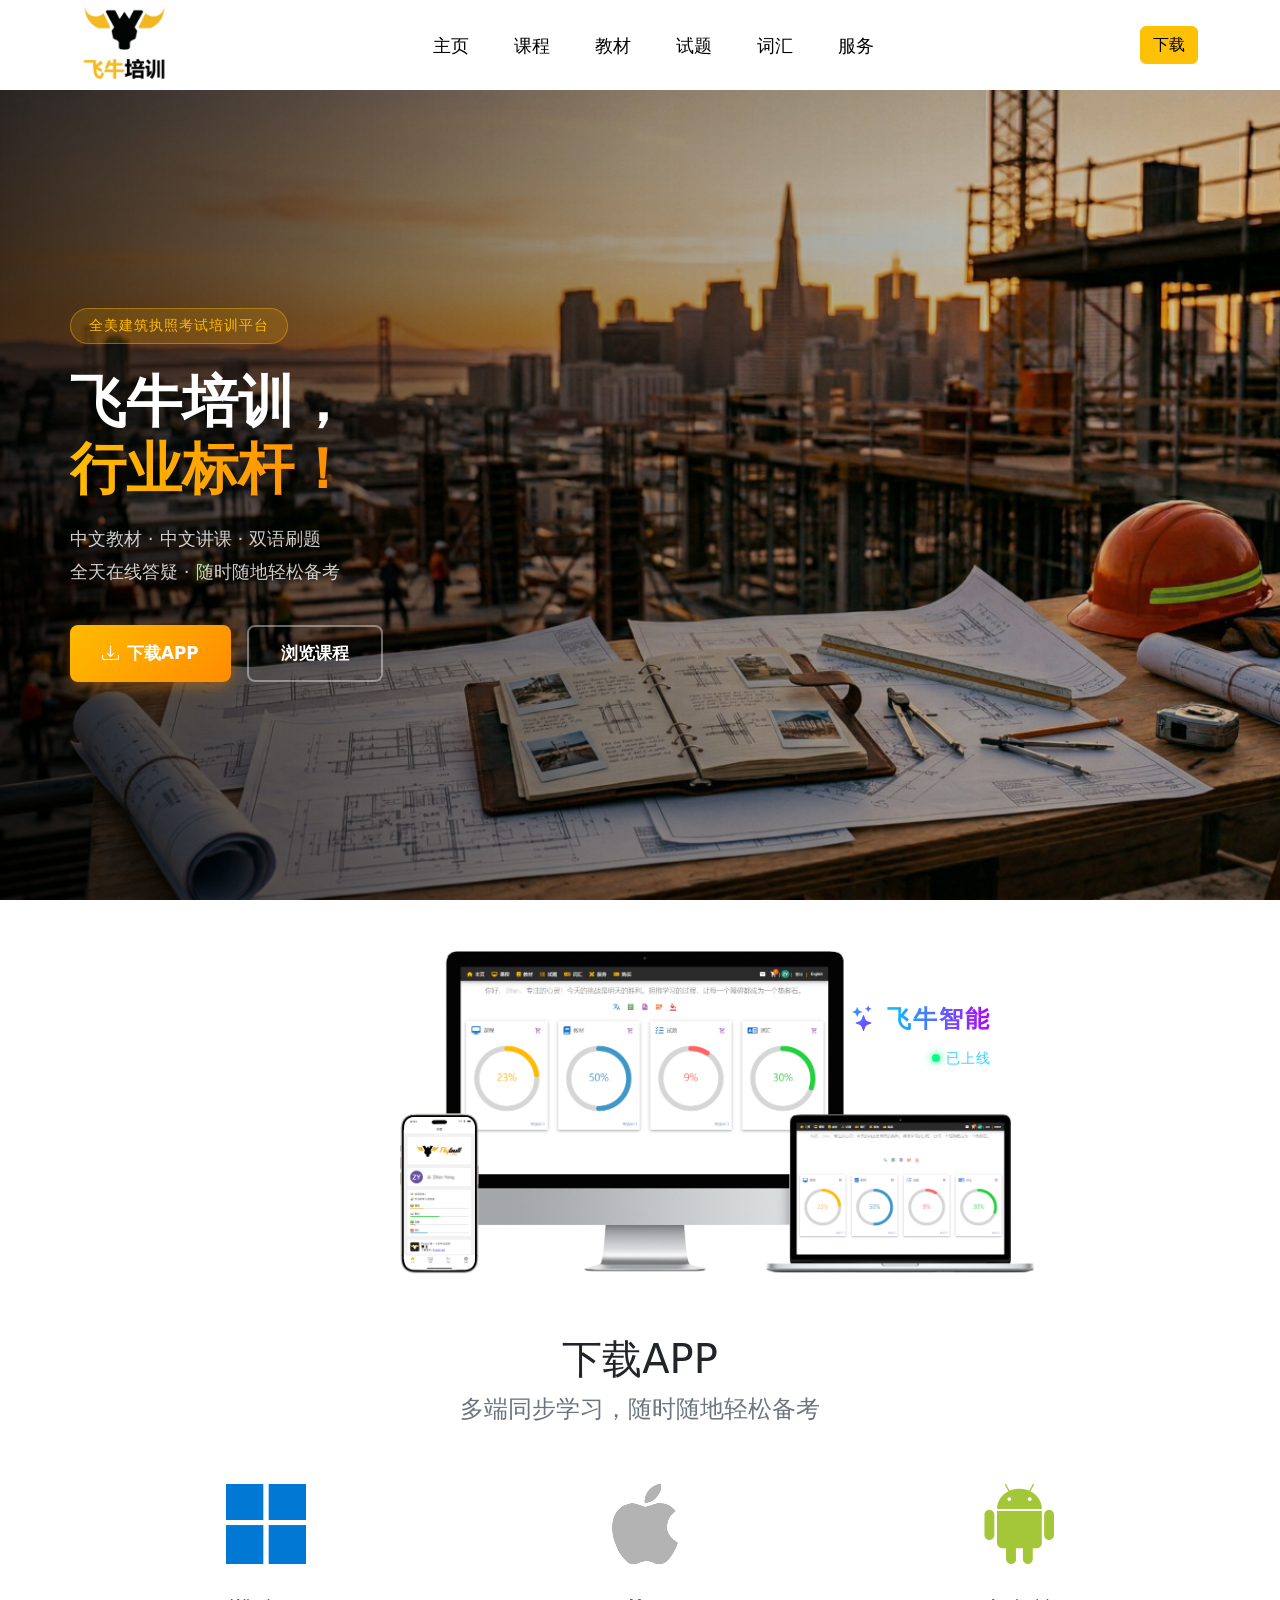
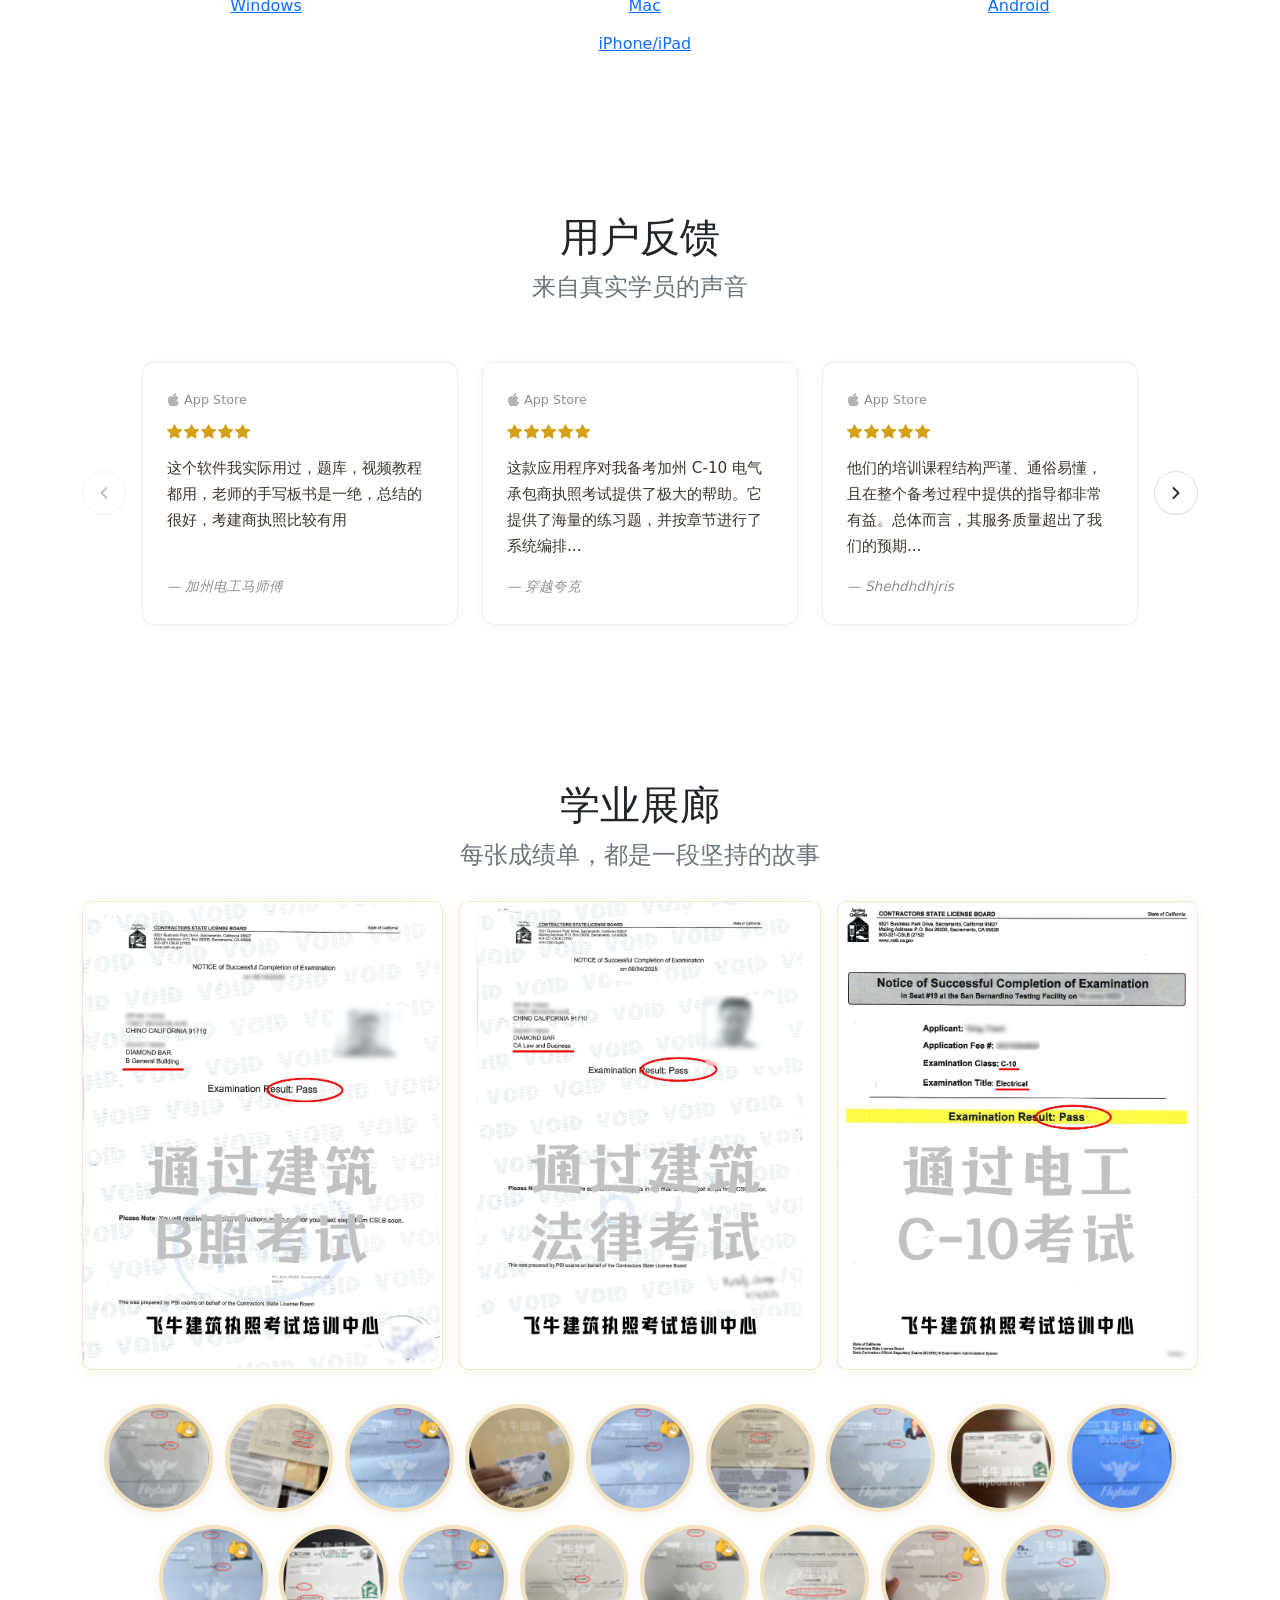
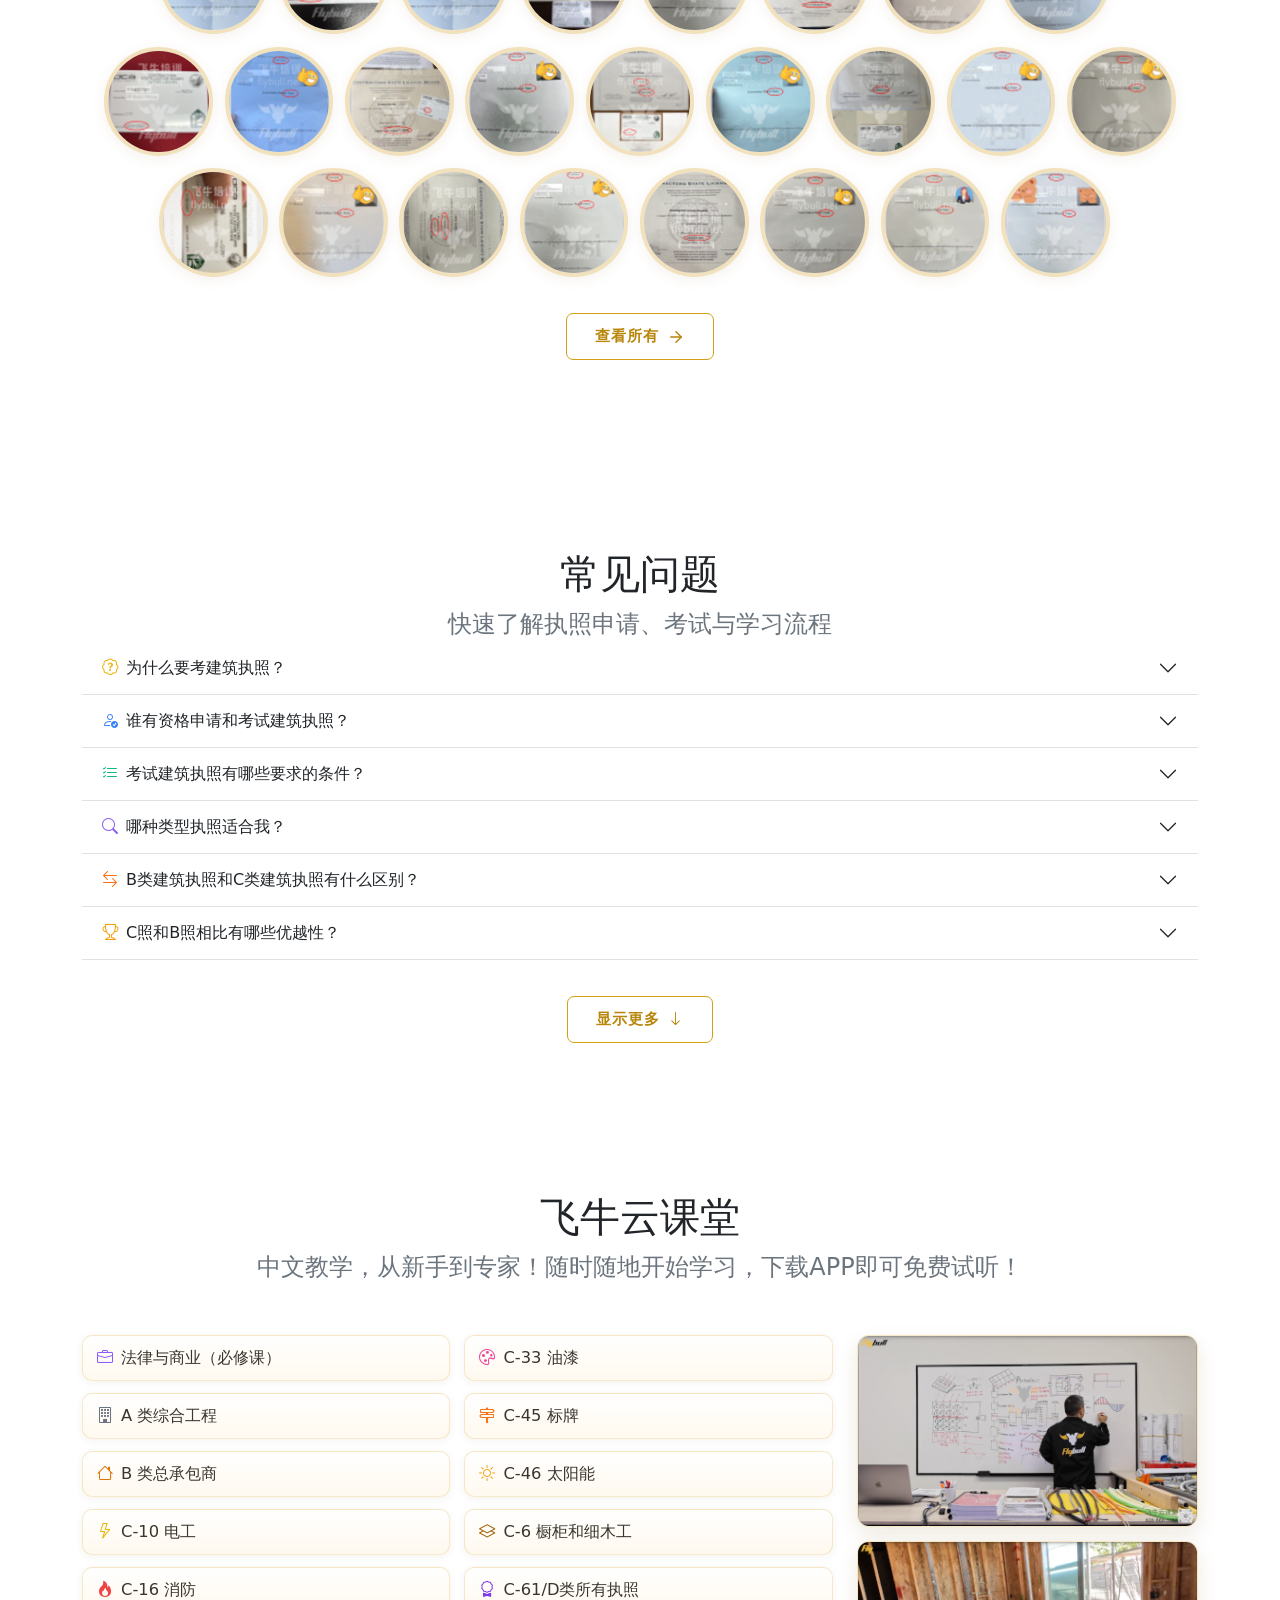
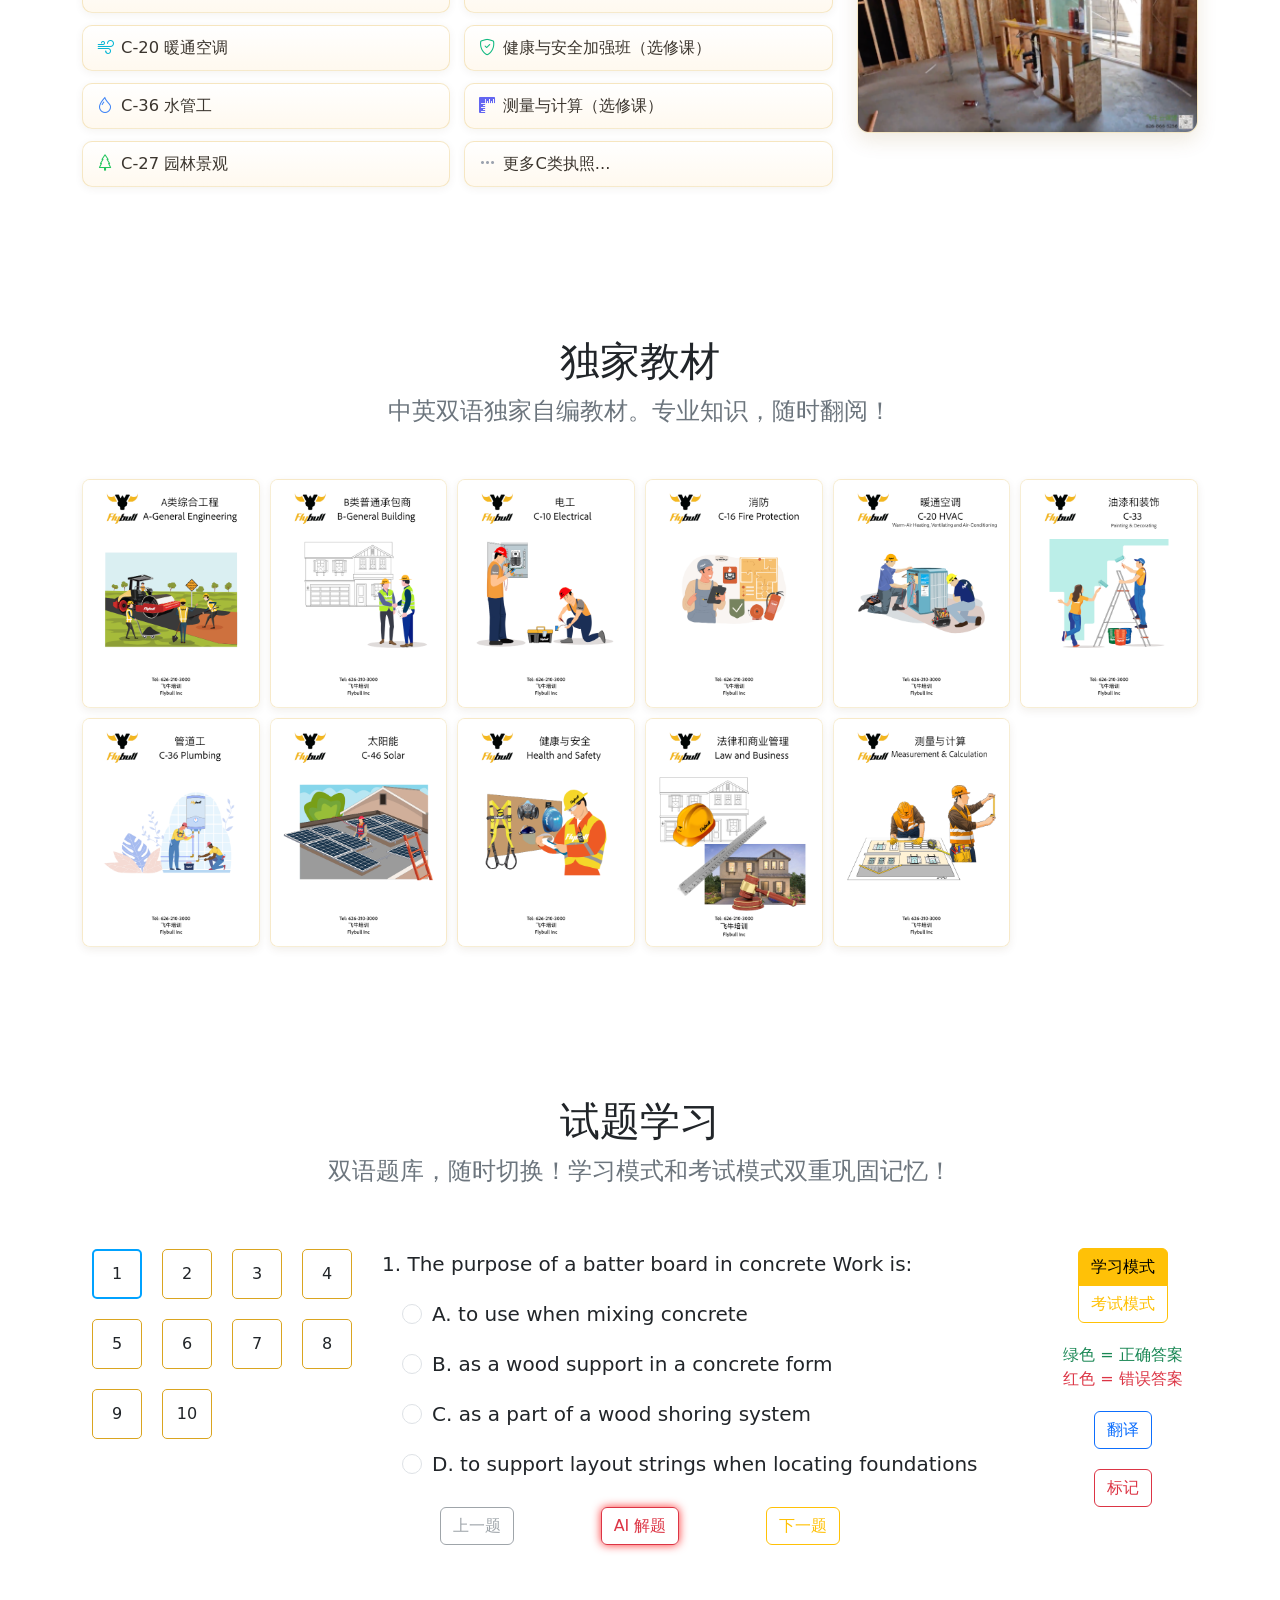
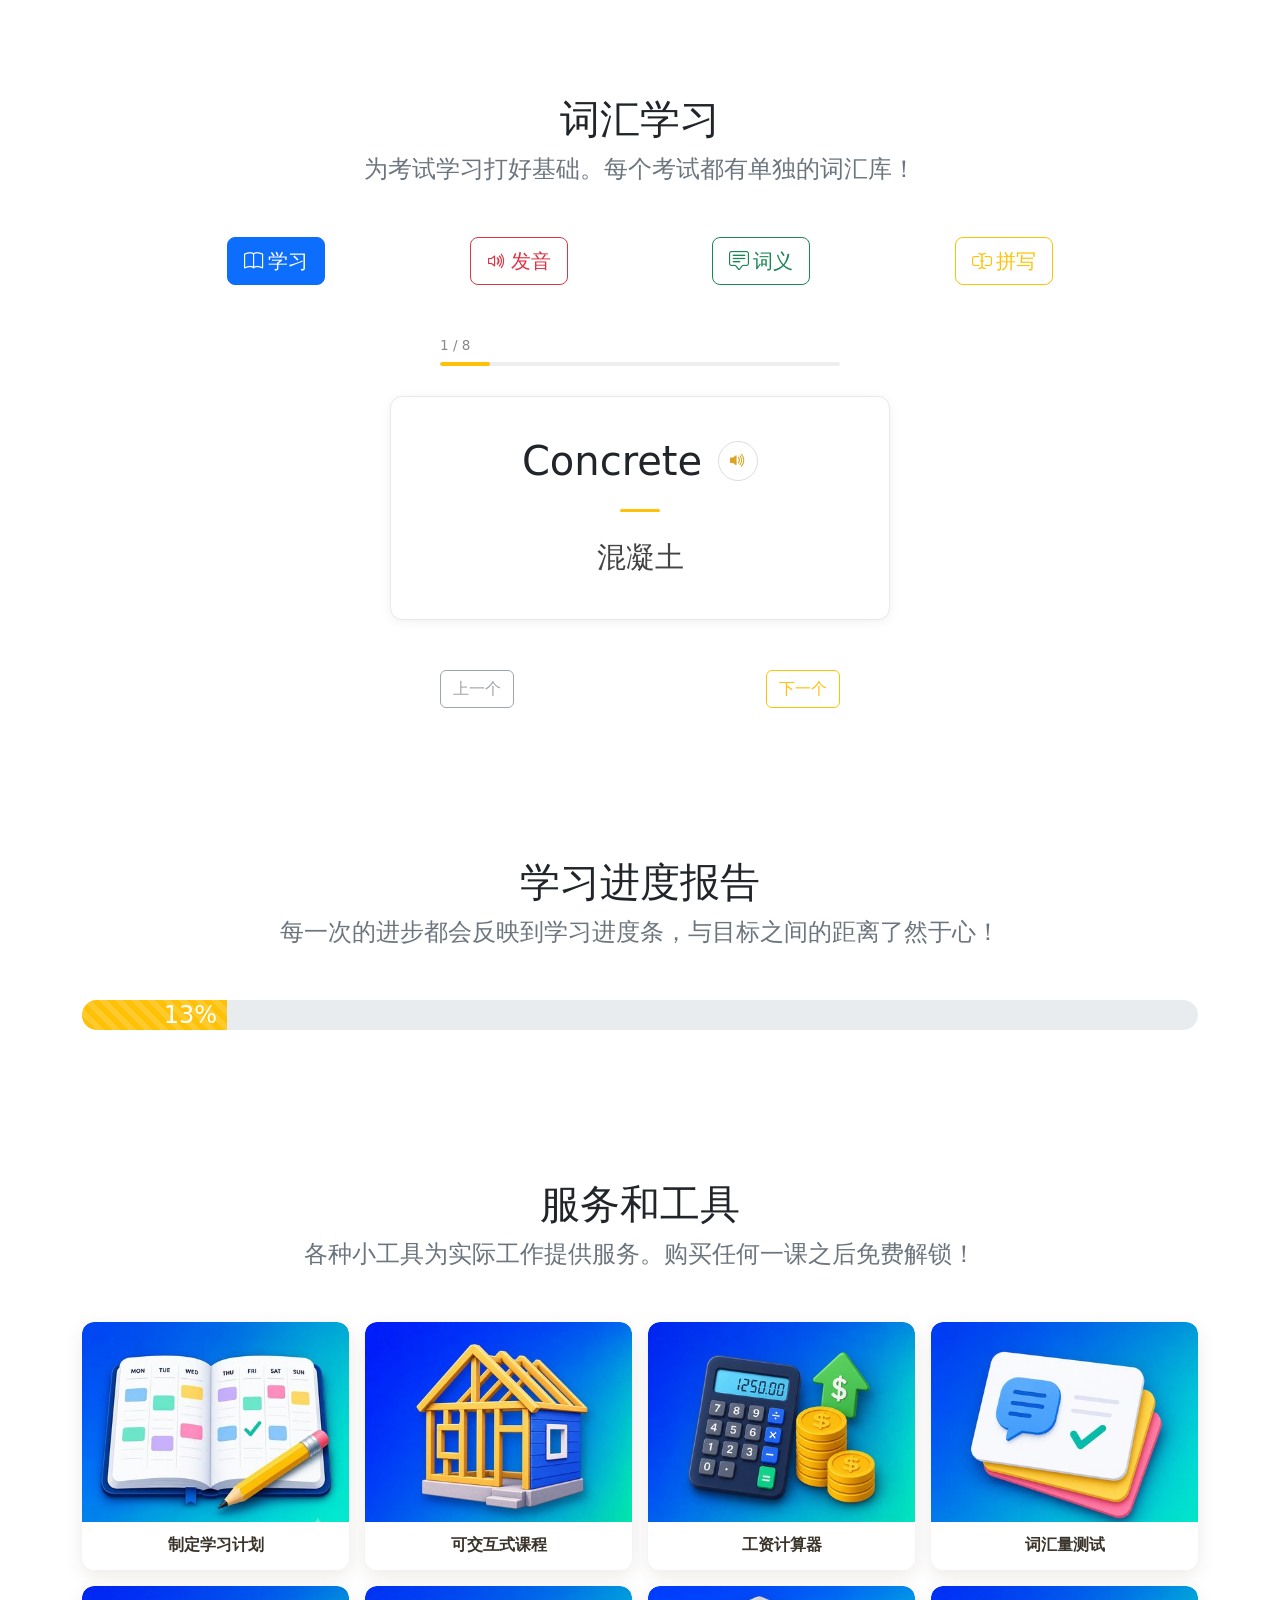
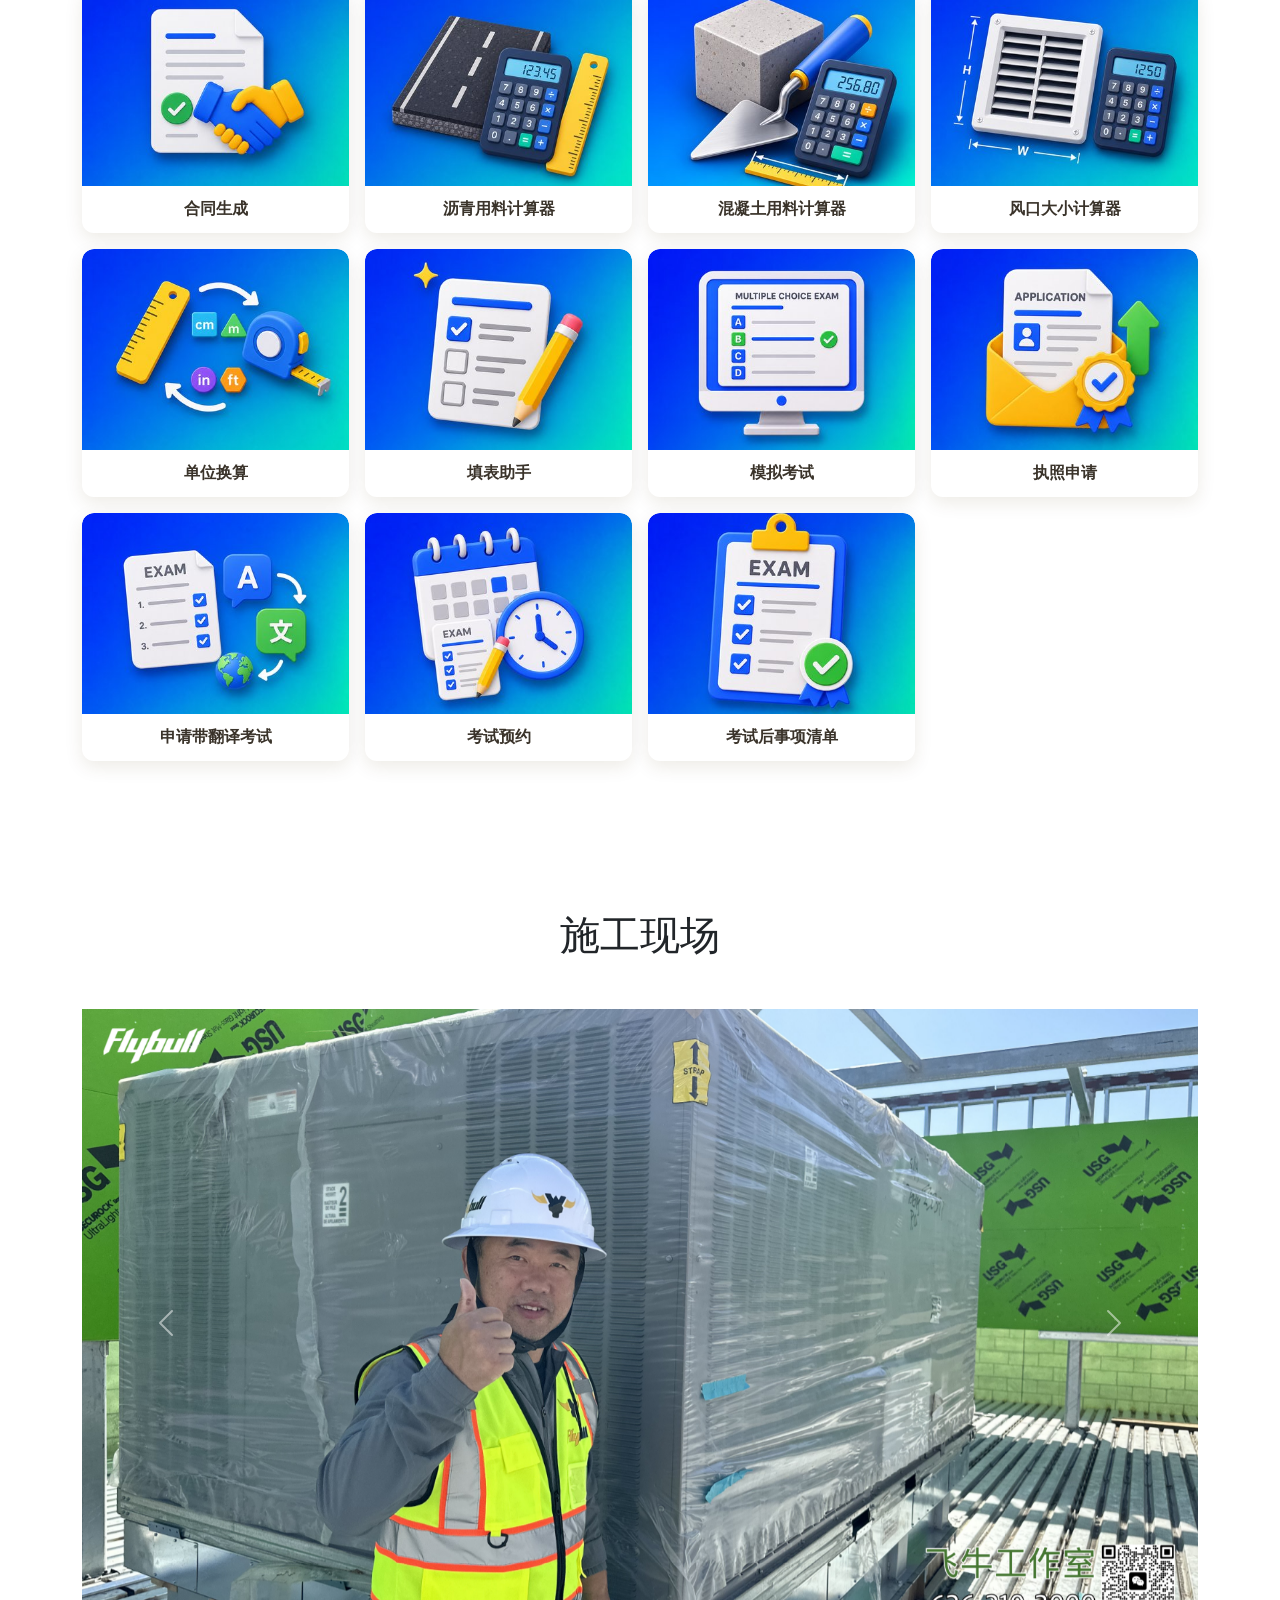
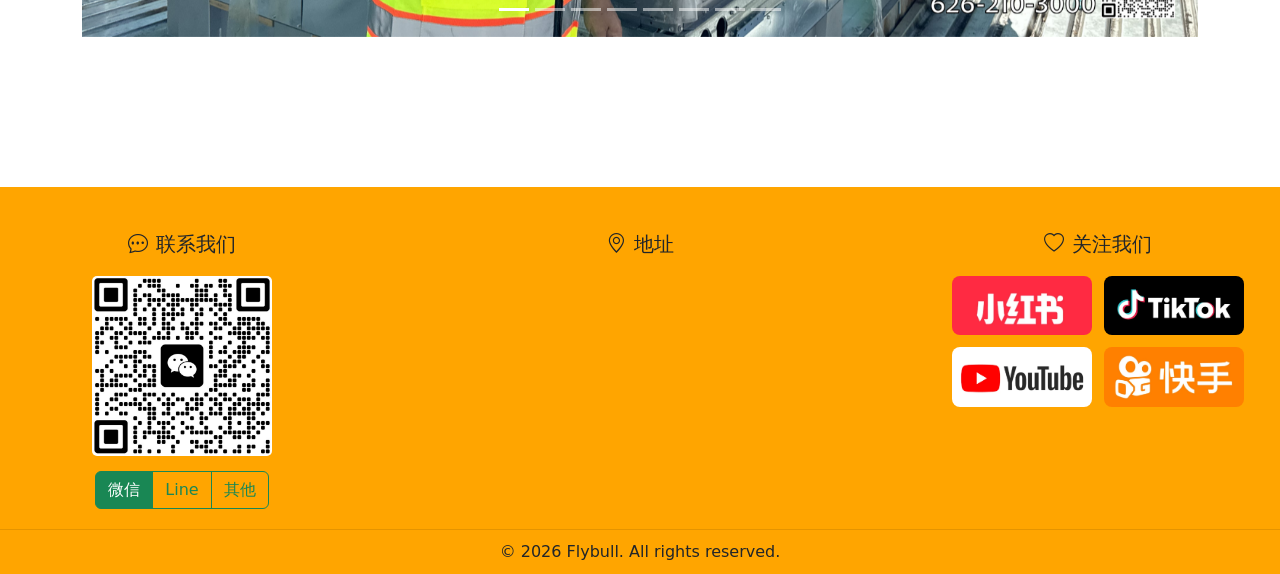
==== commit b6c811cd: "update ai intro" ====
--- a/index.html
+++ b/index.html
@@ -92,11 +92,11 @@
           <div class="ai-card-glow"></div>
           <div class="ai-card-content">
             <i class="bi bi-stars ai-icon"></i>
-            <span class="ai-label">AI 助学</span>
+            <span class="ai-label">飞牛智能</span>
           </div>
           <div class="ai-status">
             <span class="ai-status-dot"></span>
-            <span class="ai-status-text">已开启</span>
+            <span class="ai-status-text">已上线</span>
           </div>
         </div>
       </div>
@@ -111,7 +111,7 @@
         <i class="platform-icon bi bi-microsoft"></i>
         <div>
           <button type="button" class="btn btn-link"
-            onclick="window.open('https://github.com/flybulldev/flybull/releases/download/v1.5.0/Flybull-1.5.0.Setup.zip','_blank')">
+            onclick="window.open('https://github.com/flybulldev/flybull/releases/download/v1.5.2/Flybull-1.5.2.Setup.zip','_blank')">
             Windows
           </button>
         </div>
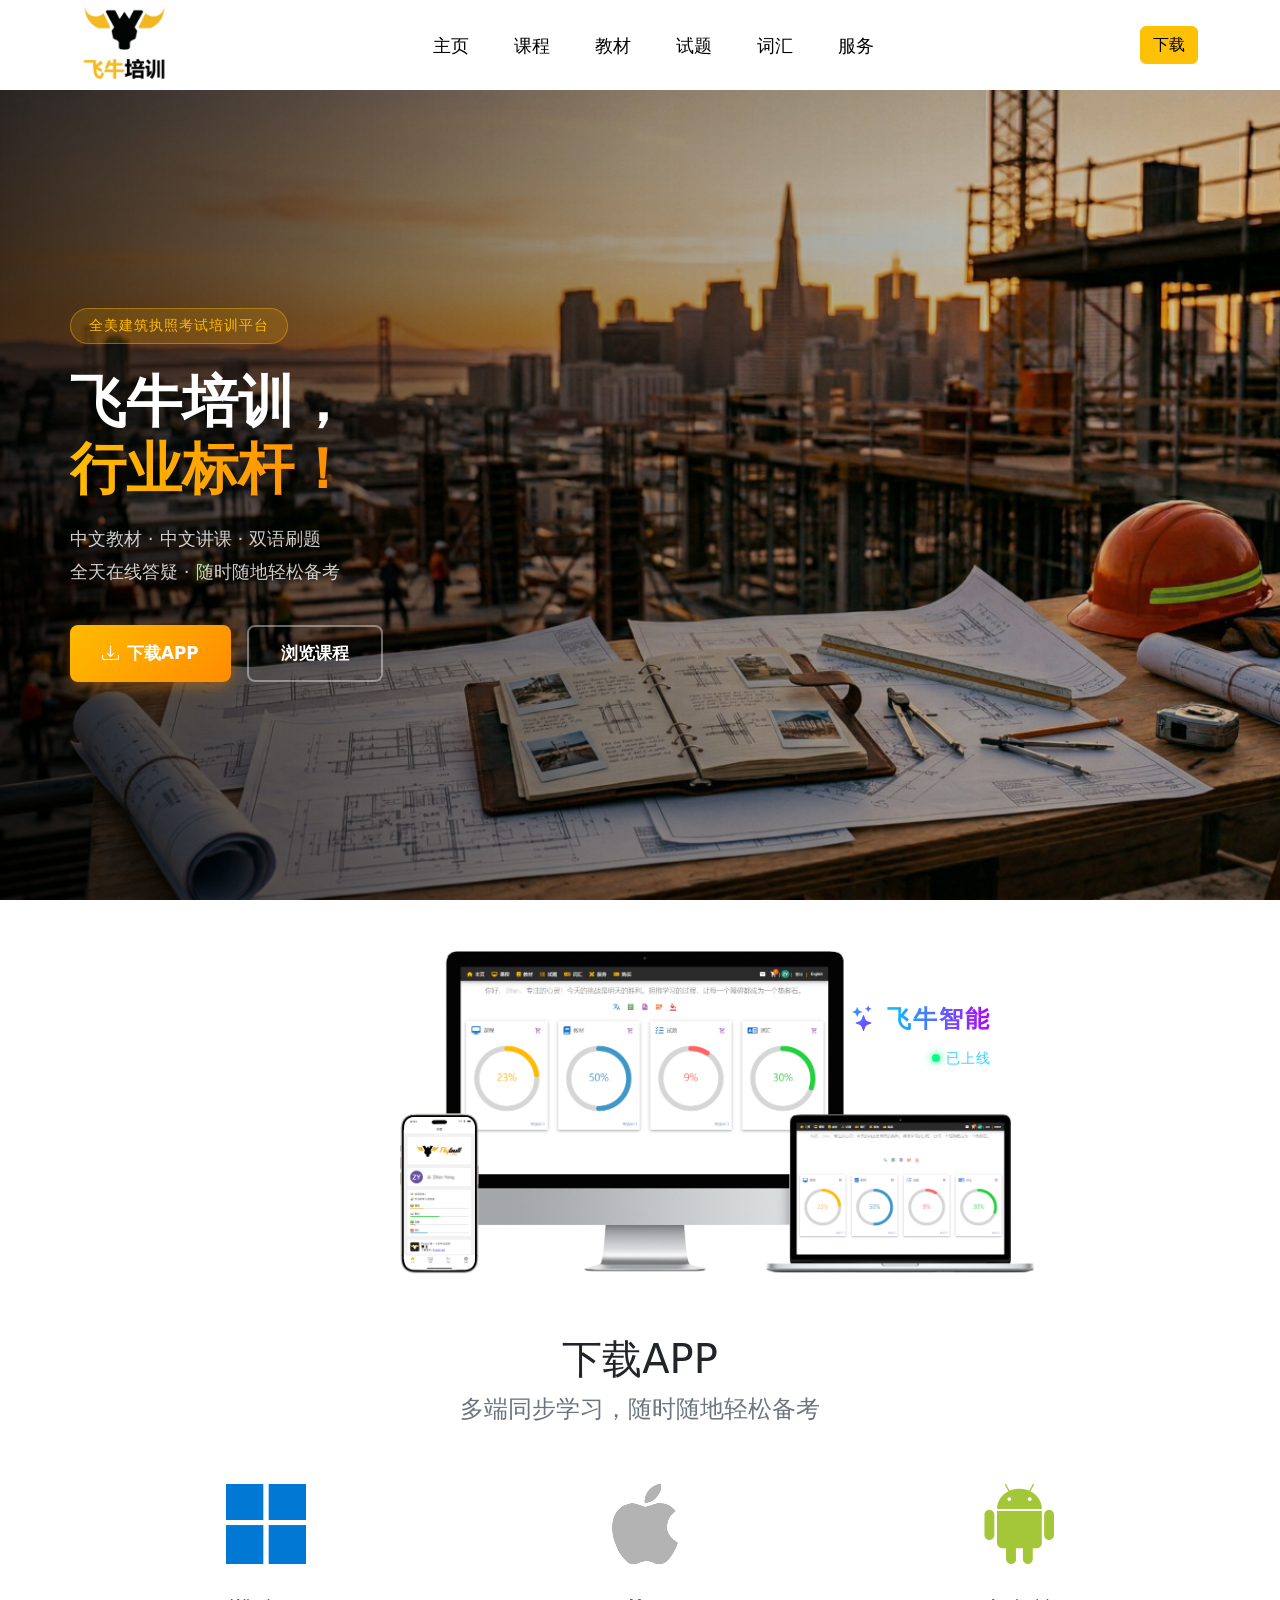
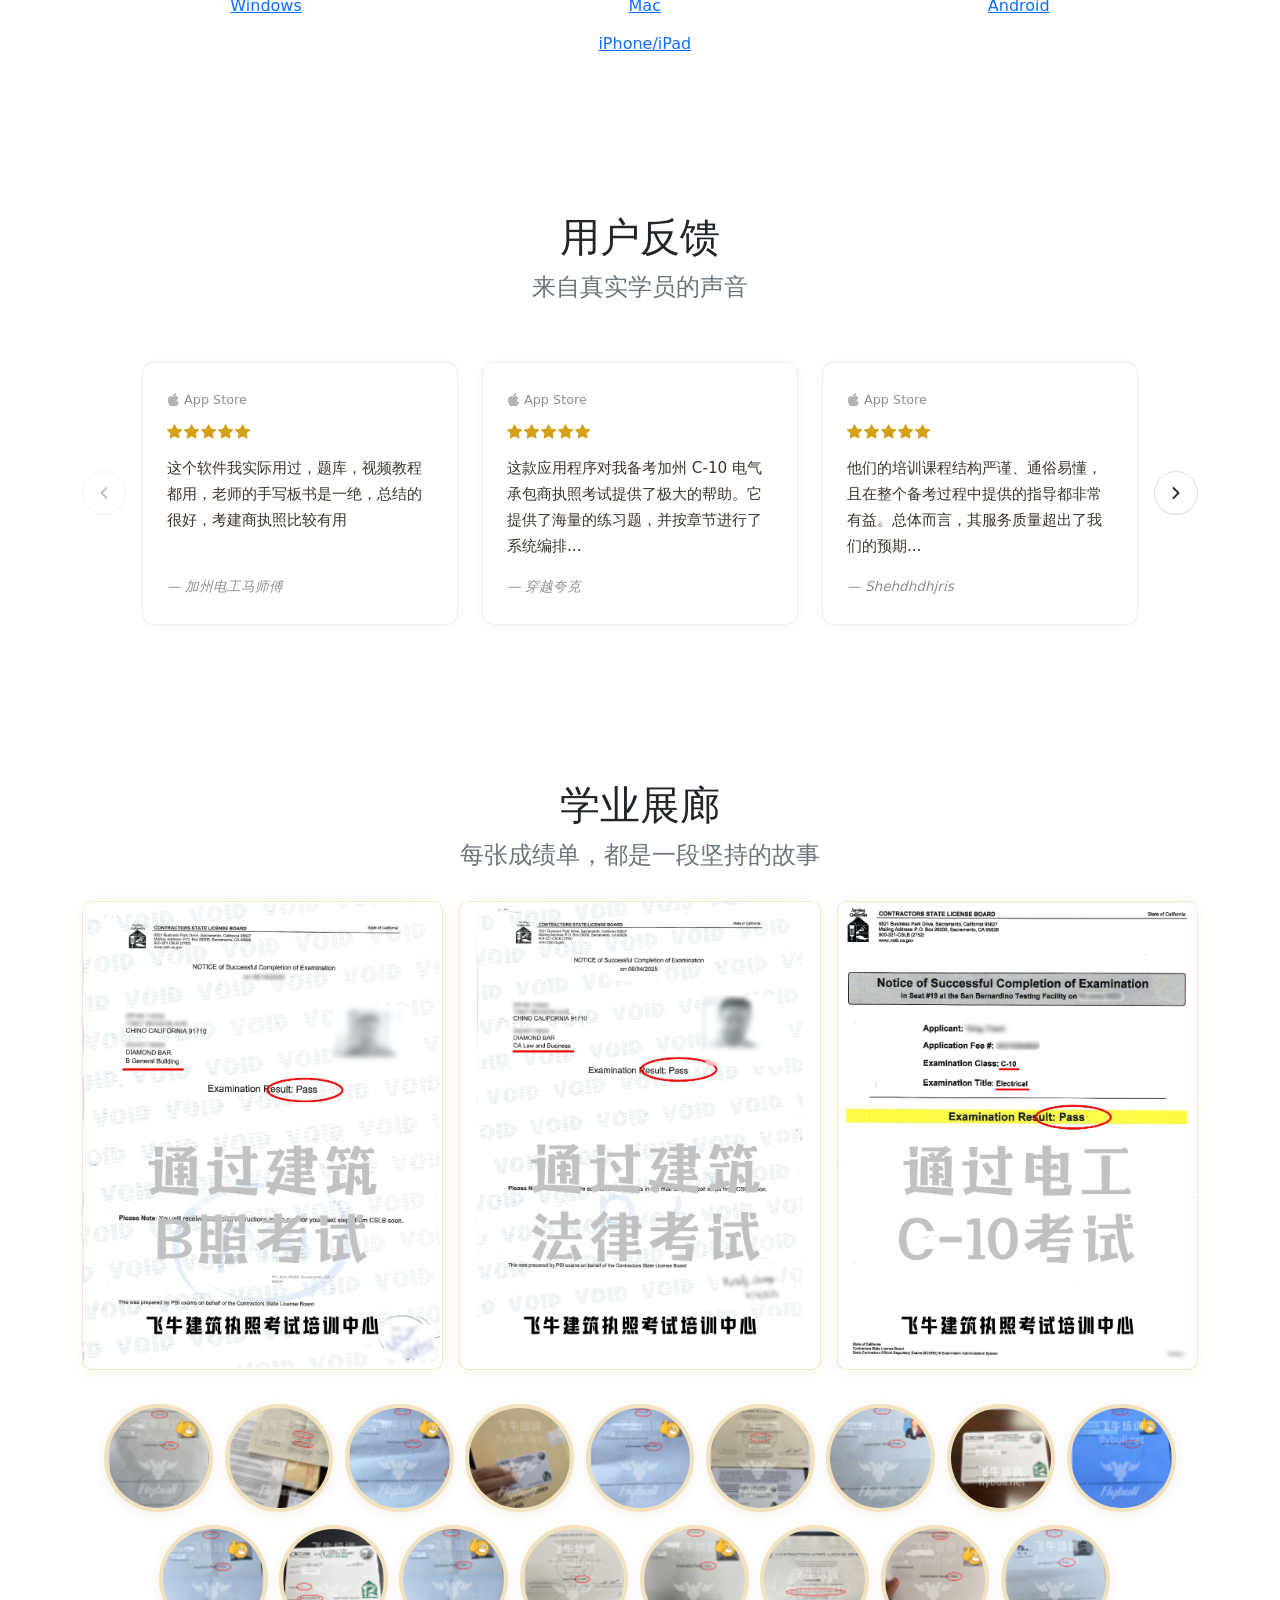
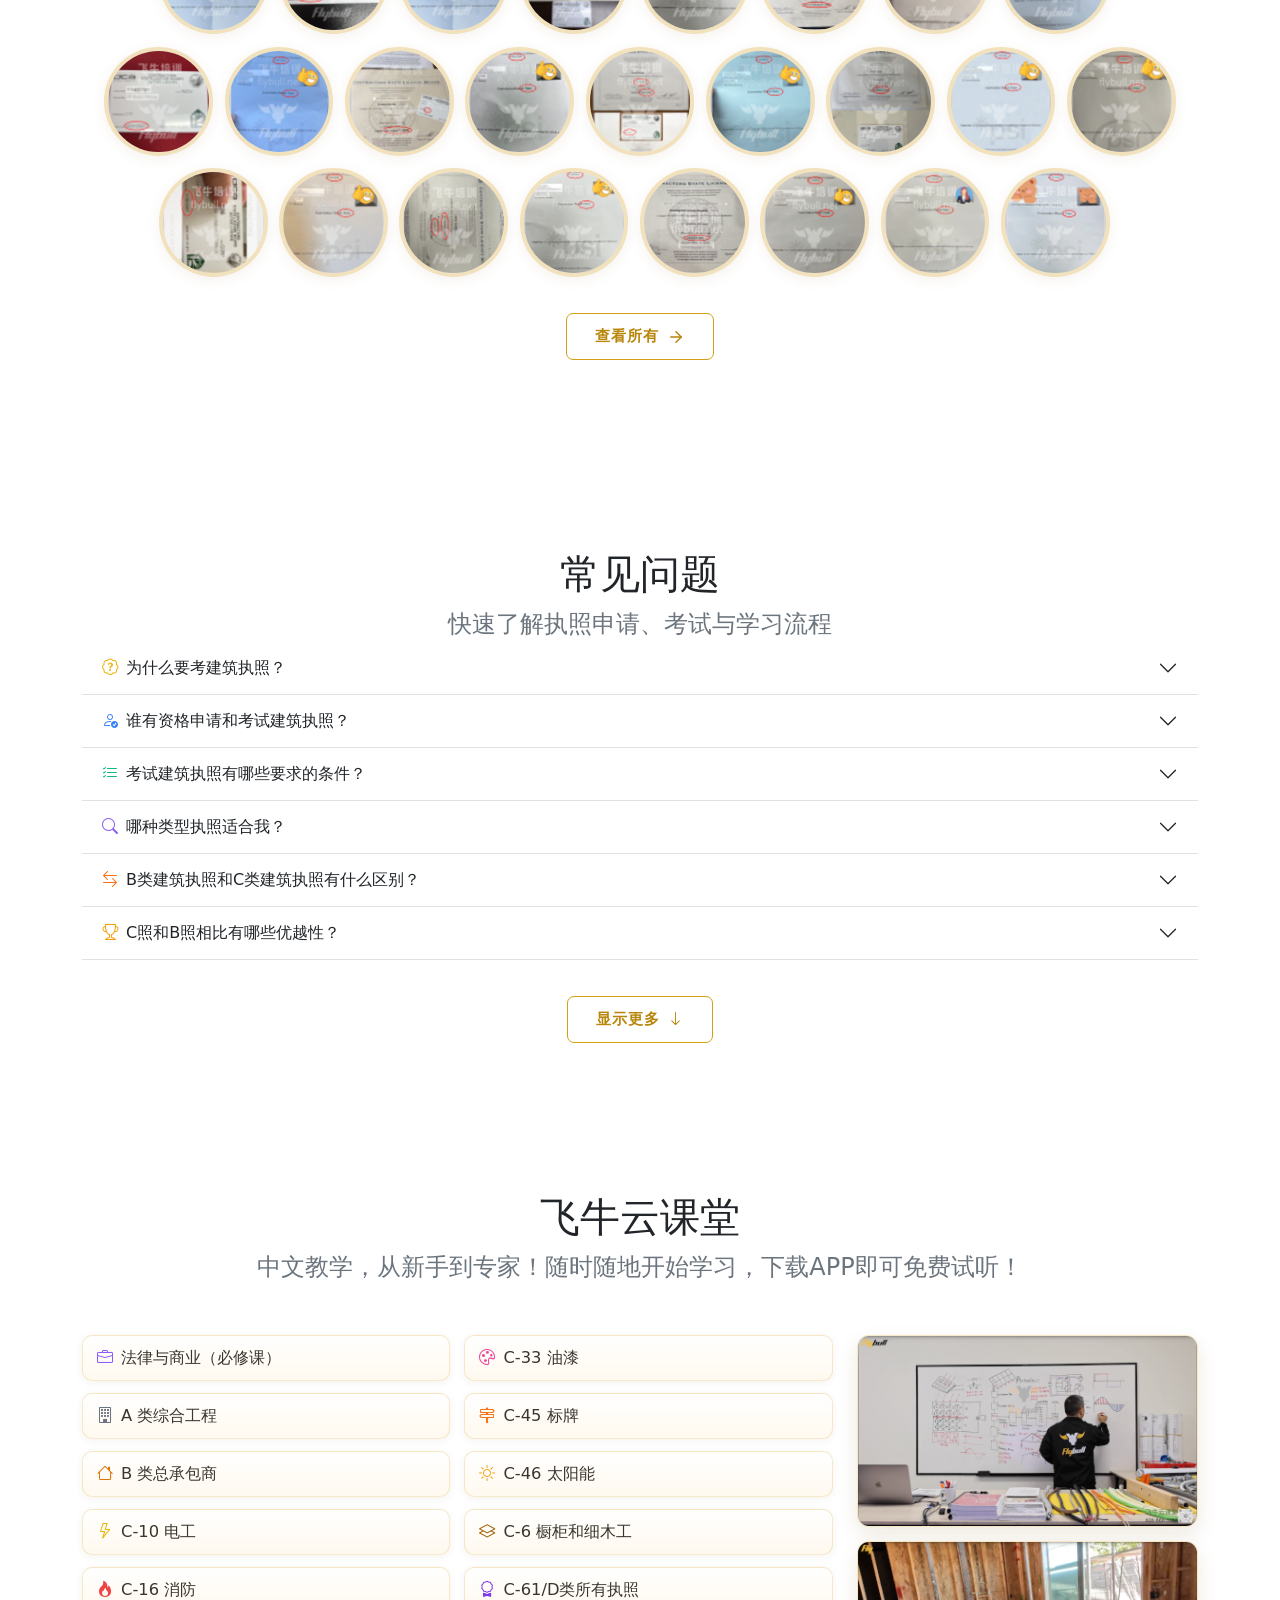
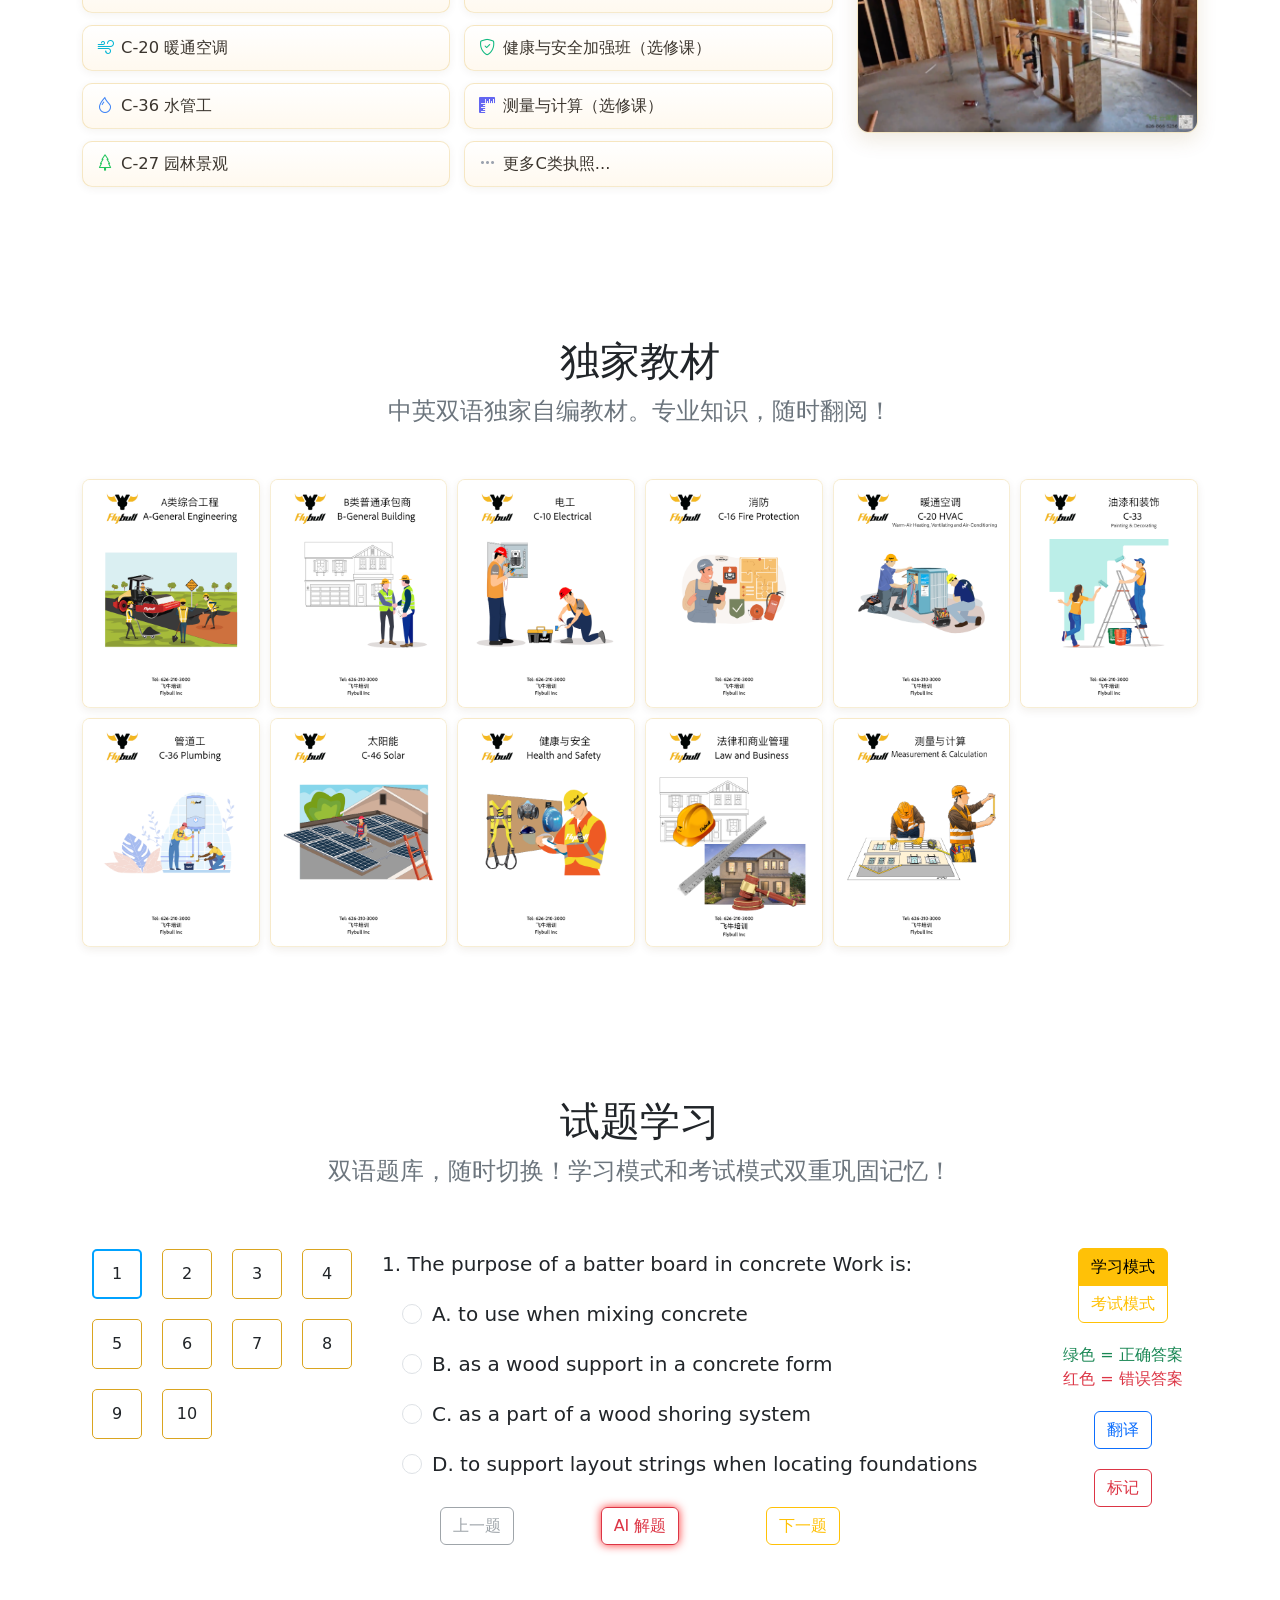
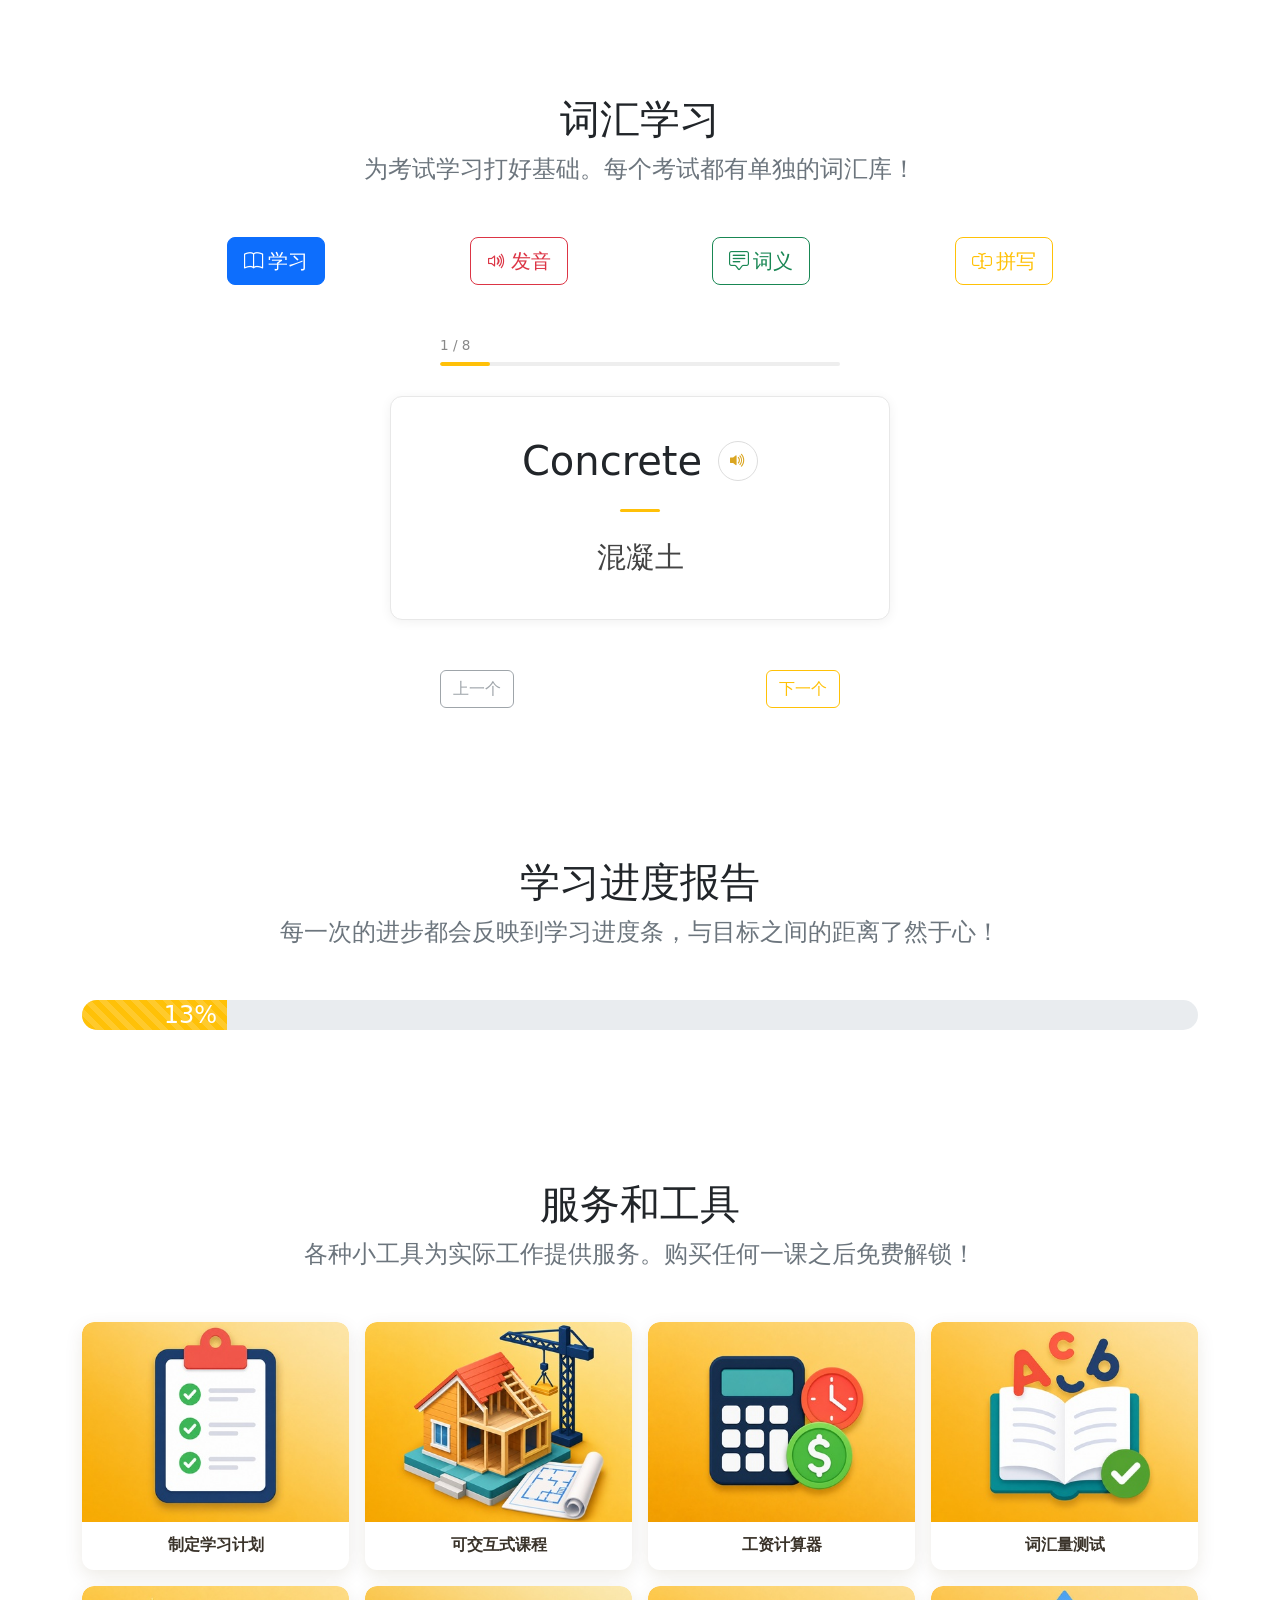
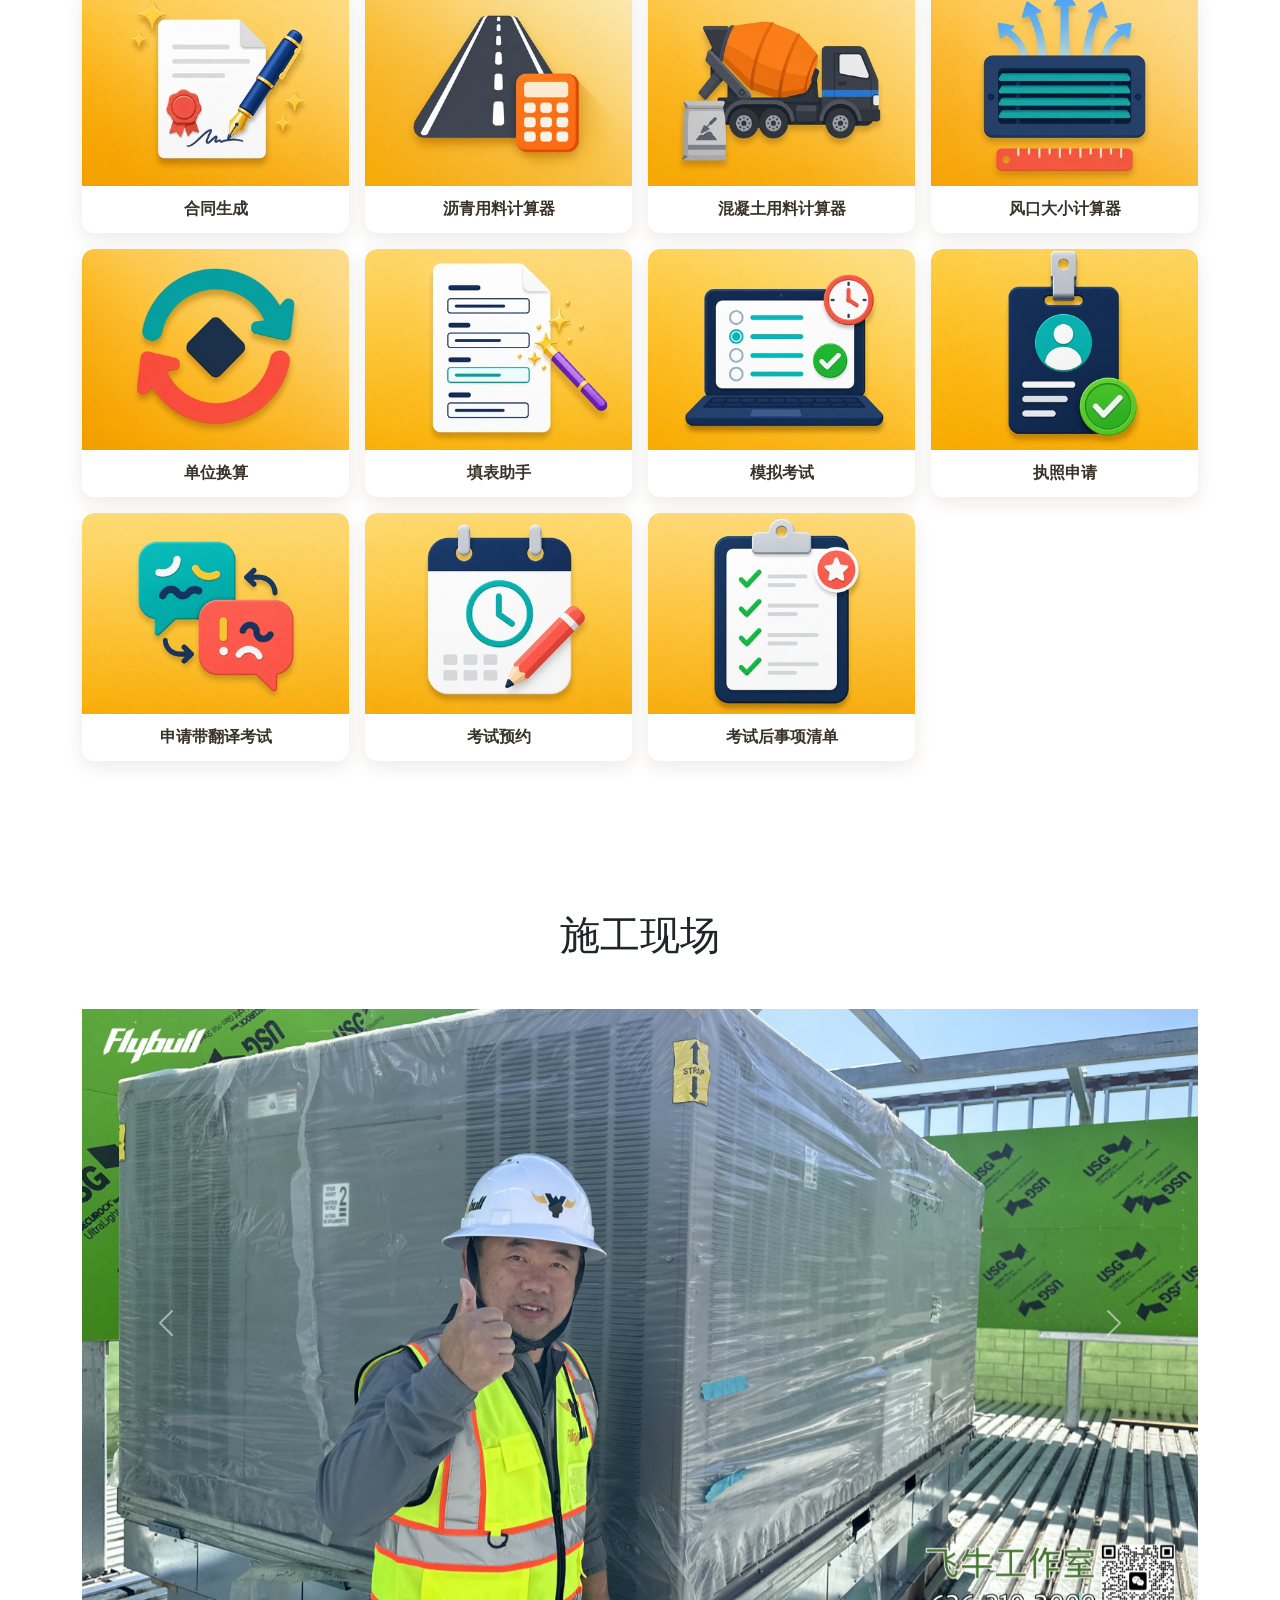
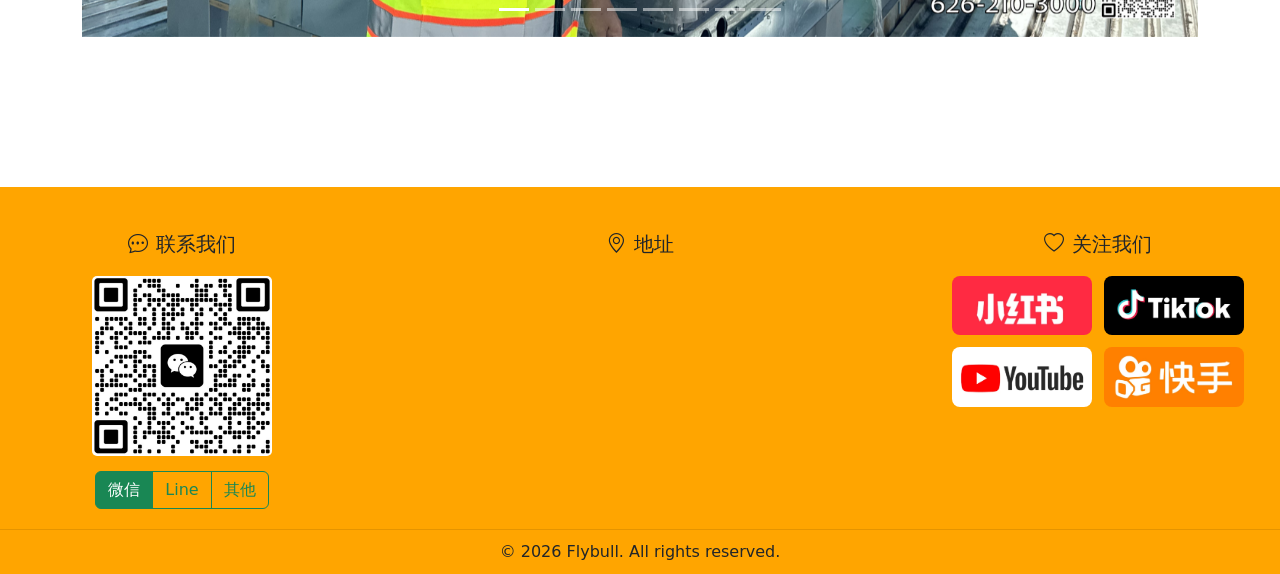
==== commit d4f3d479: "updates" ====
--- a/index.html
+++ b/index.html
@@ -34,9 +34,9 @@
       <img draggable="false" id="logo-img" src="./assets/logo_cn.png" alt="logo" />
       <nav>
         <button type="button" class="nav-btn" onclick="toHome()">主页</button>
-        <button type="button" class="nav-btn news-elements" onclick="location.href='#news-anchor'">
+        <!-- <button type="button" class="nav-btn news-elements" onclick="location.href='#news-anchor'">
           动态
-        </button>
+        </button> -->
         <button type="button" class="nav-btn" onclick="location.href='#course-anchor'">
           课程
         </button>
@@ -111,7 +111,7 @@
         <i class="platform-icon bi bi-microsoft"></i>
         <div>
           <button type="button" class="btn btn-link"
-            onclick="window.open('https://github.com/flybulldev/flybull/releases/download/v1.5.2/Flybull-1.5.2.Setup.zip','_blank')">
+            onclick="window.open('https://github.com/flybulldev/flybull/releases/download/v1.5.3/Flybull-1.5.3.Setup.zip','_blank')">
             Windows
           </button>
         </div>
@@ -145,7 +145,7 @@
     <div id="downloads-mobile" class="mobile-only">
       使用电脑访问此网站可下载电脑客户端
     </div>
-    <a id="news-anchor"></a>
+    <!-- <a id="news-anchor"></a> -->
   </section>
 
   <section id="feedback-section" class="container margin-section">
@@ -328,17 +328,17 @@
     </div>
   </section>
 
-  <section id="news-section" class="container margin-section news-elements">
+  <!-- <section id="news-section" class="container margin-section news-elements">
     <h2 class="display-6 text-center fw-light">最新动态</h2>
     <div class="fs-4 text-center fw-light text-secondary">飞牛课程更新、考试资讯与平台公告</div>
     <div id="news" class="news-list"></div>
     <div class="section-cta">
       <a href="./news.html" class="section-cta-btn">
         查看所有
-        <i class="bi bi-arrow-right"></i>
+        <svg width="18" height="18" viewBox="0 0 24 24" fill="none" stroke="currentColor" stroke-width="2" stroke-linecap="round" stroke-linejoin="round"><path d="M5 12h14"/><path d="m12 5 7 7-7 7"/></svg>
       </a>
     </div>
-  </section>
+  </section> -->
 
   <section id="faq-section" class="container margin-section">
     <h2 class="display-6 text-center fw-light">常见问题</h2>
@@ -948,7 +948,7 @@
             alt="Line ID: flybull3000" width="180px" style="display: none" />
         </div>
         <div id="phone-email-container">
-          <div id="footer-email"></div>
+          <div id="footer-email" style="font-size: 1.4em"></div>
           <div id="footer-phone" style="font-size: 1.2em"></div>
           <div>微信ID: Flybull3000</div>
         </div>
--- a/styles/main.css
+++ b/styles/main.css
@@ -351,7 +351,7 @@
   margin-top: 20px;
 }
 
-/* News Section */
+/* News Section — commented out: news removed from homepage
 .news-list {
   display: flex;
   flex-direction: column;
@@ -393,6 +393,7 @@
   color: #999;
   white-space: nowrap;
 }
+*/
 
 /* #course-section {
     
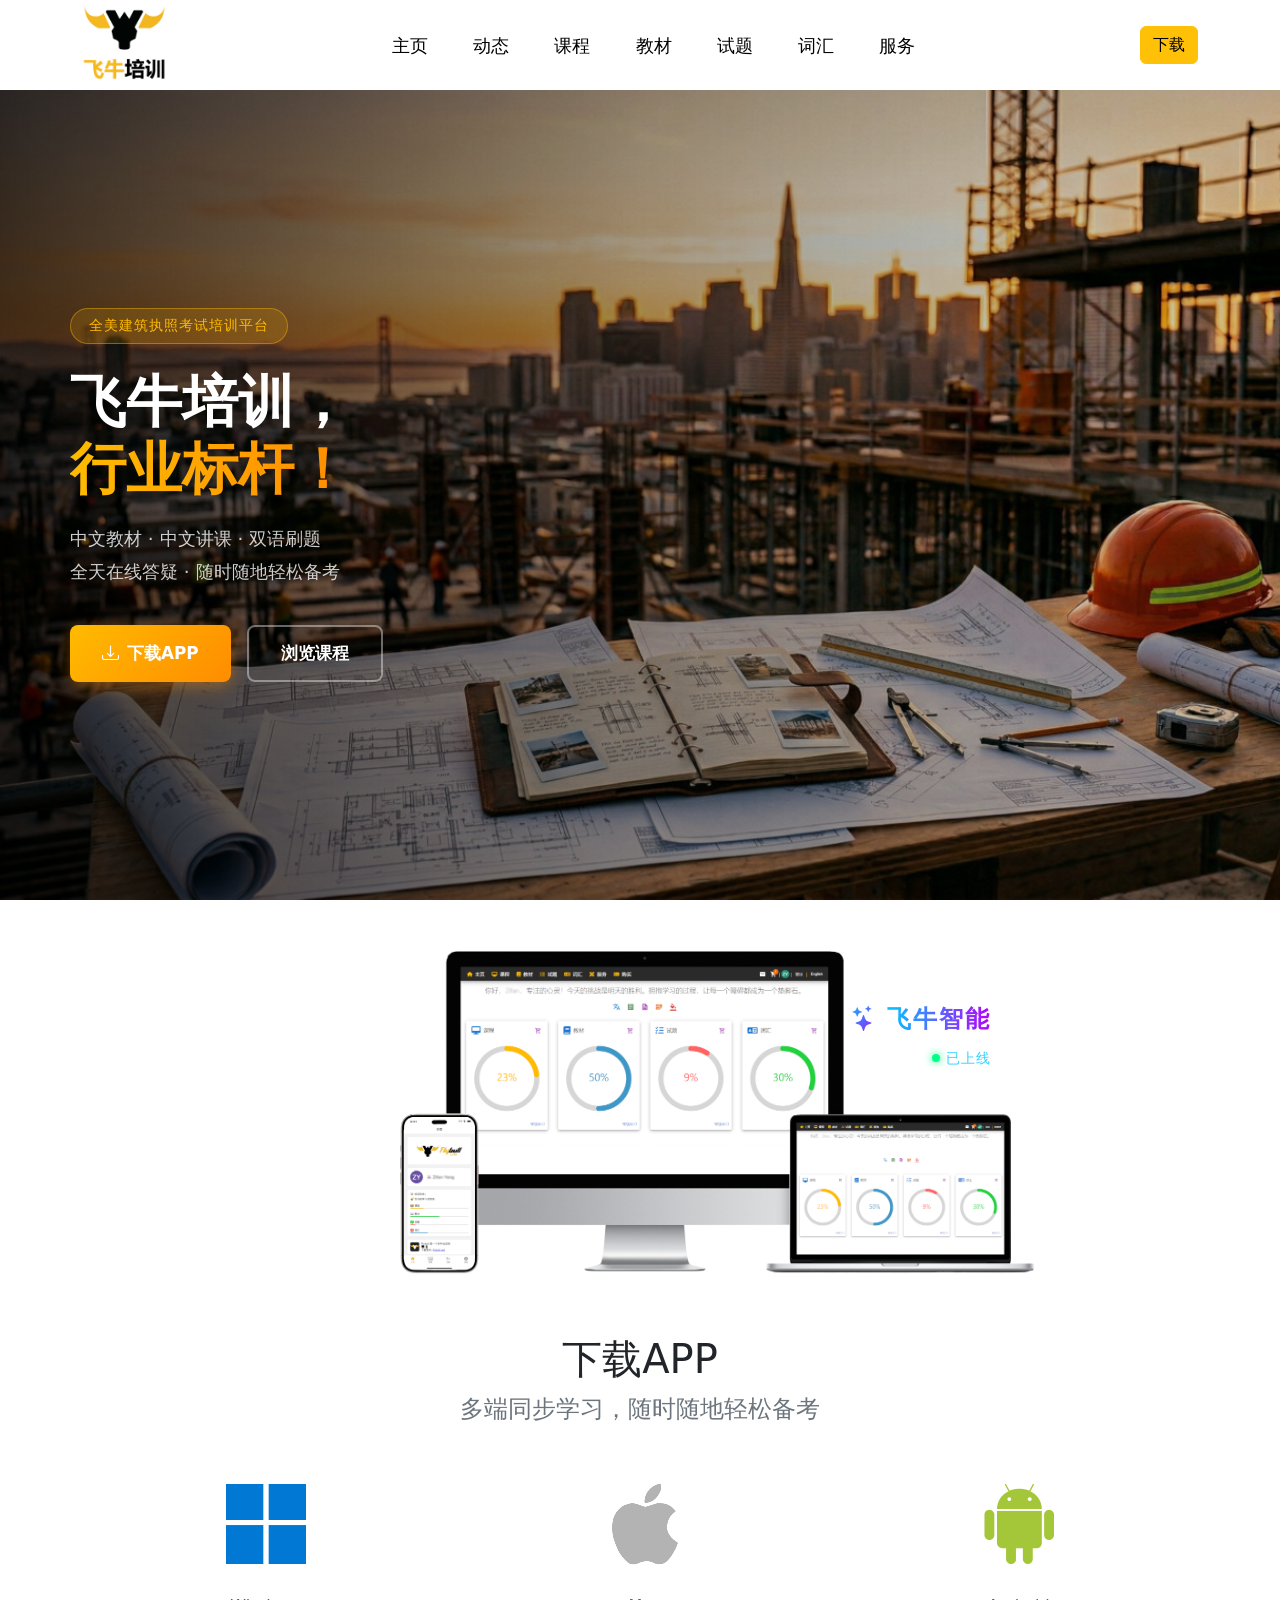
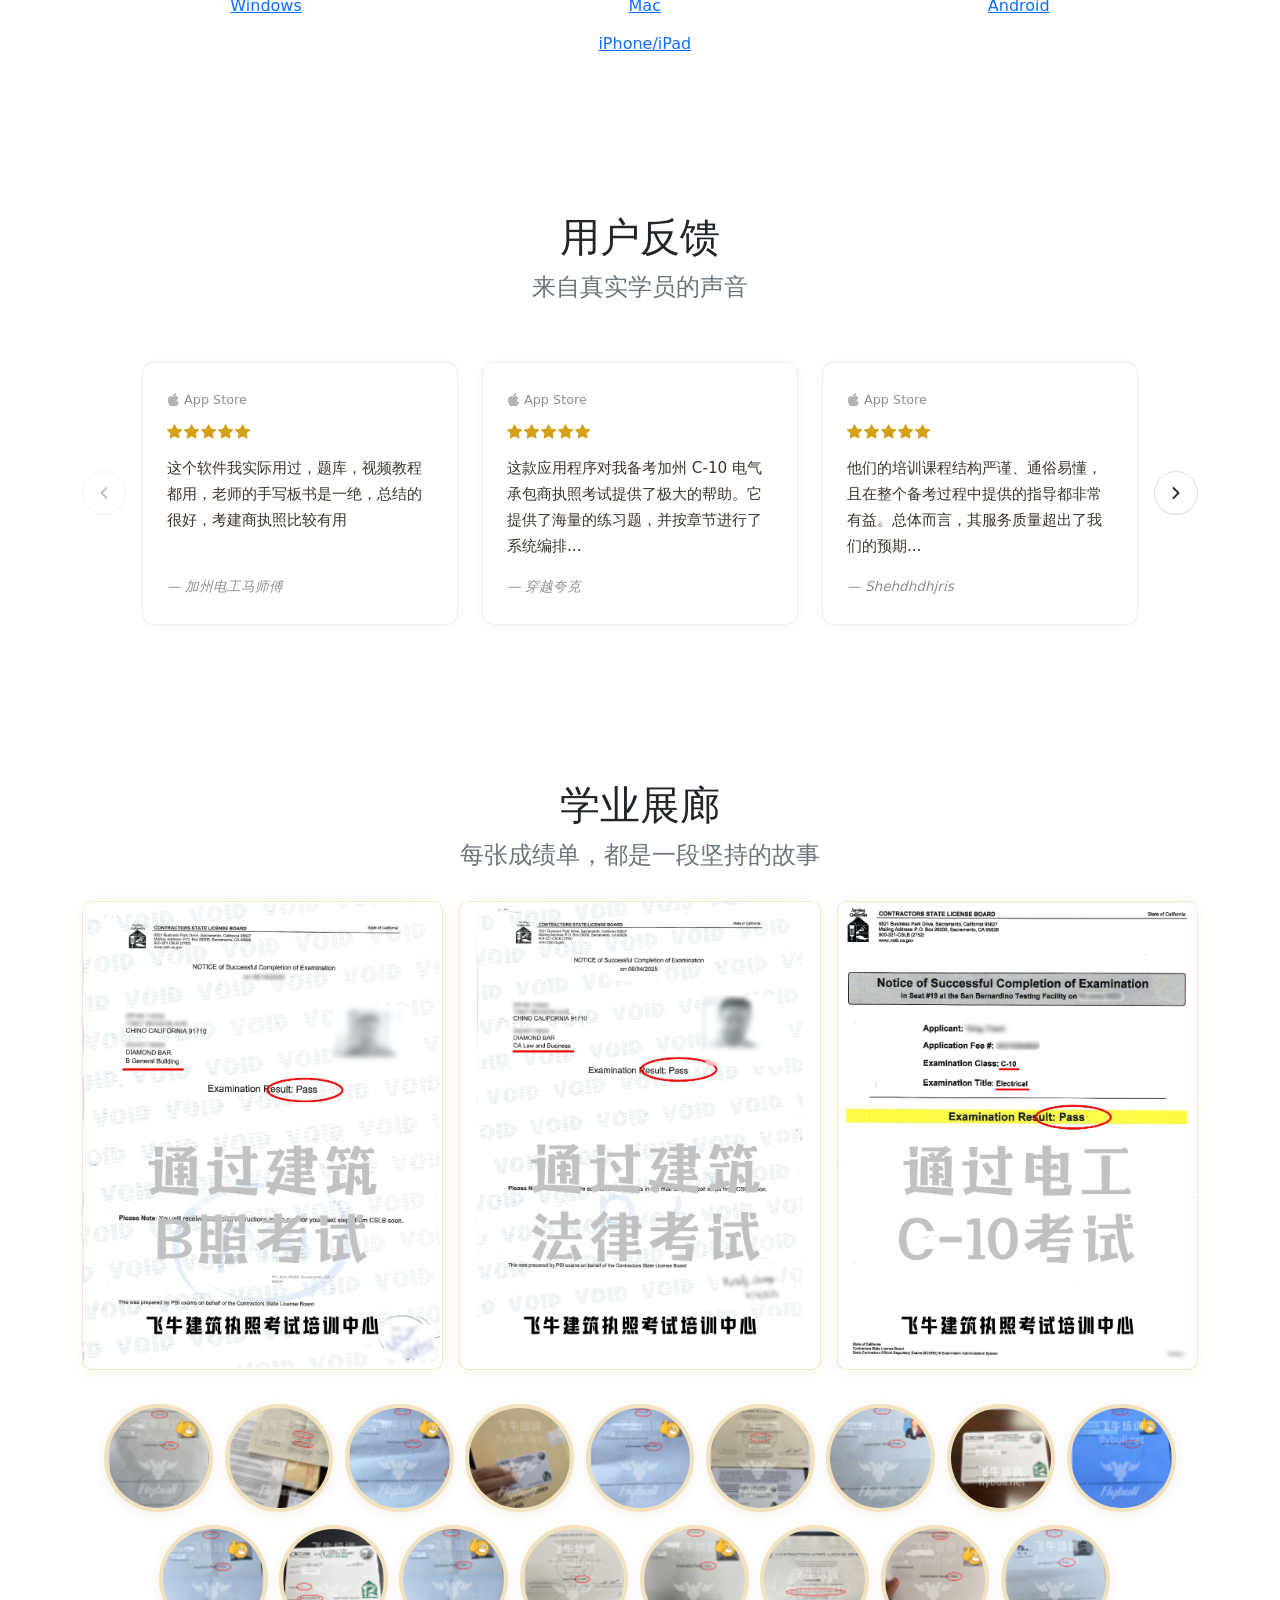
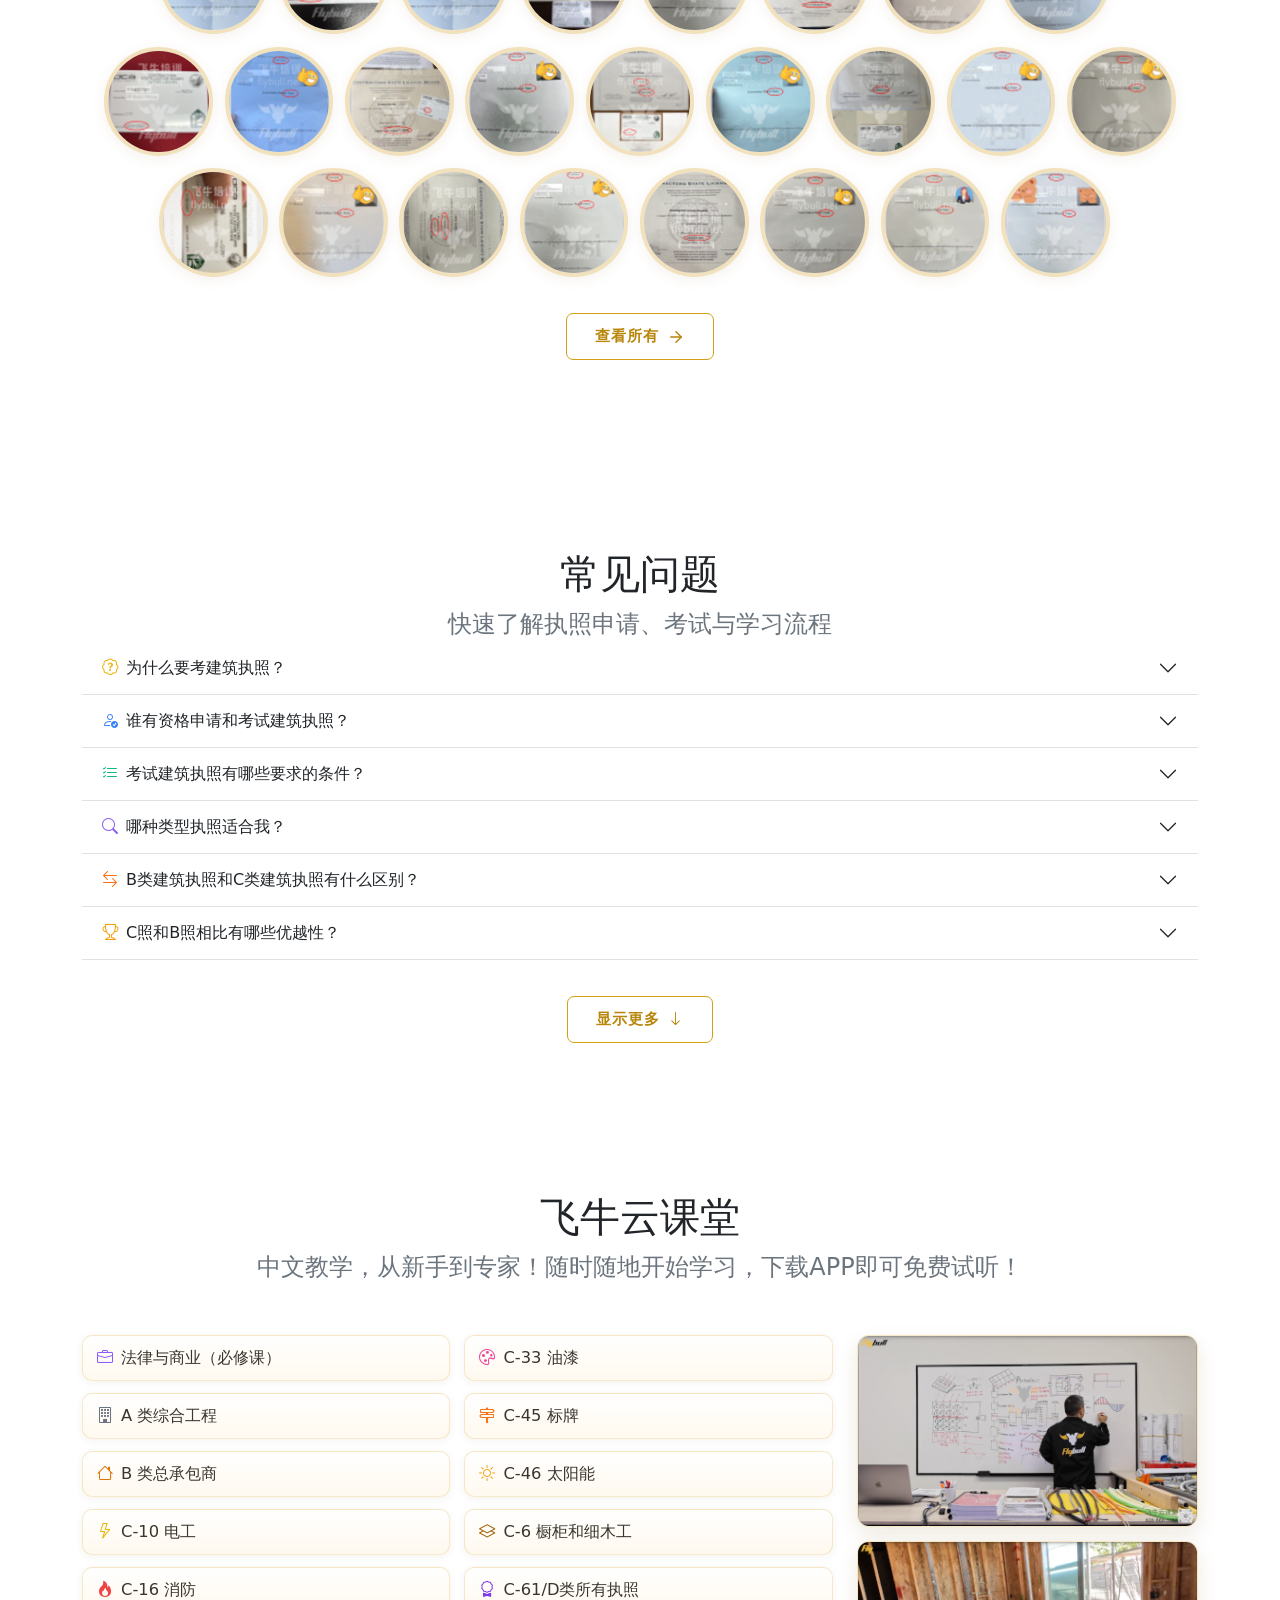
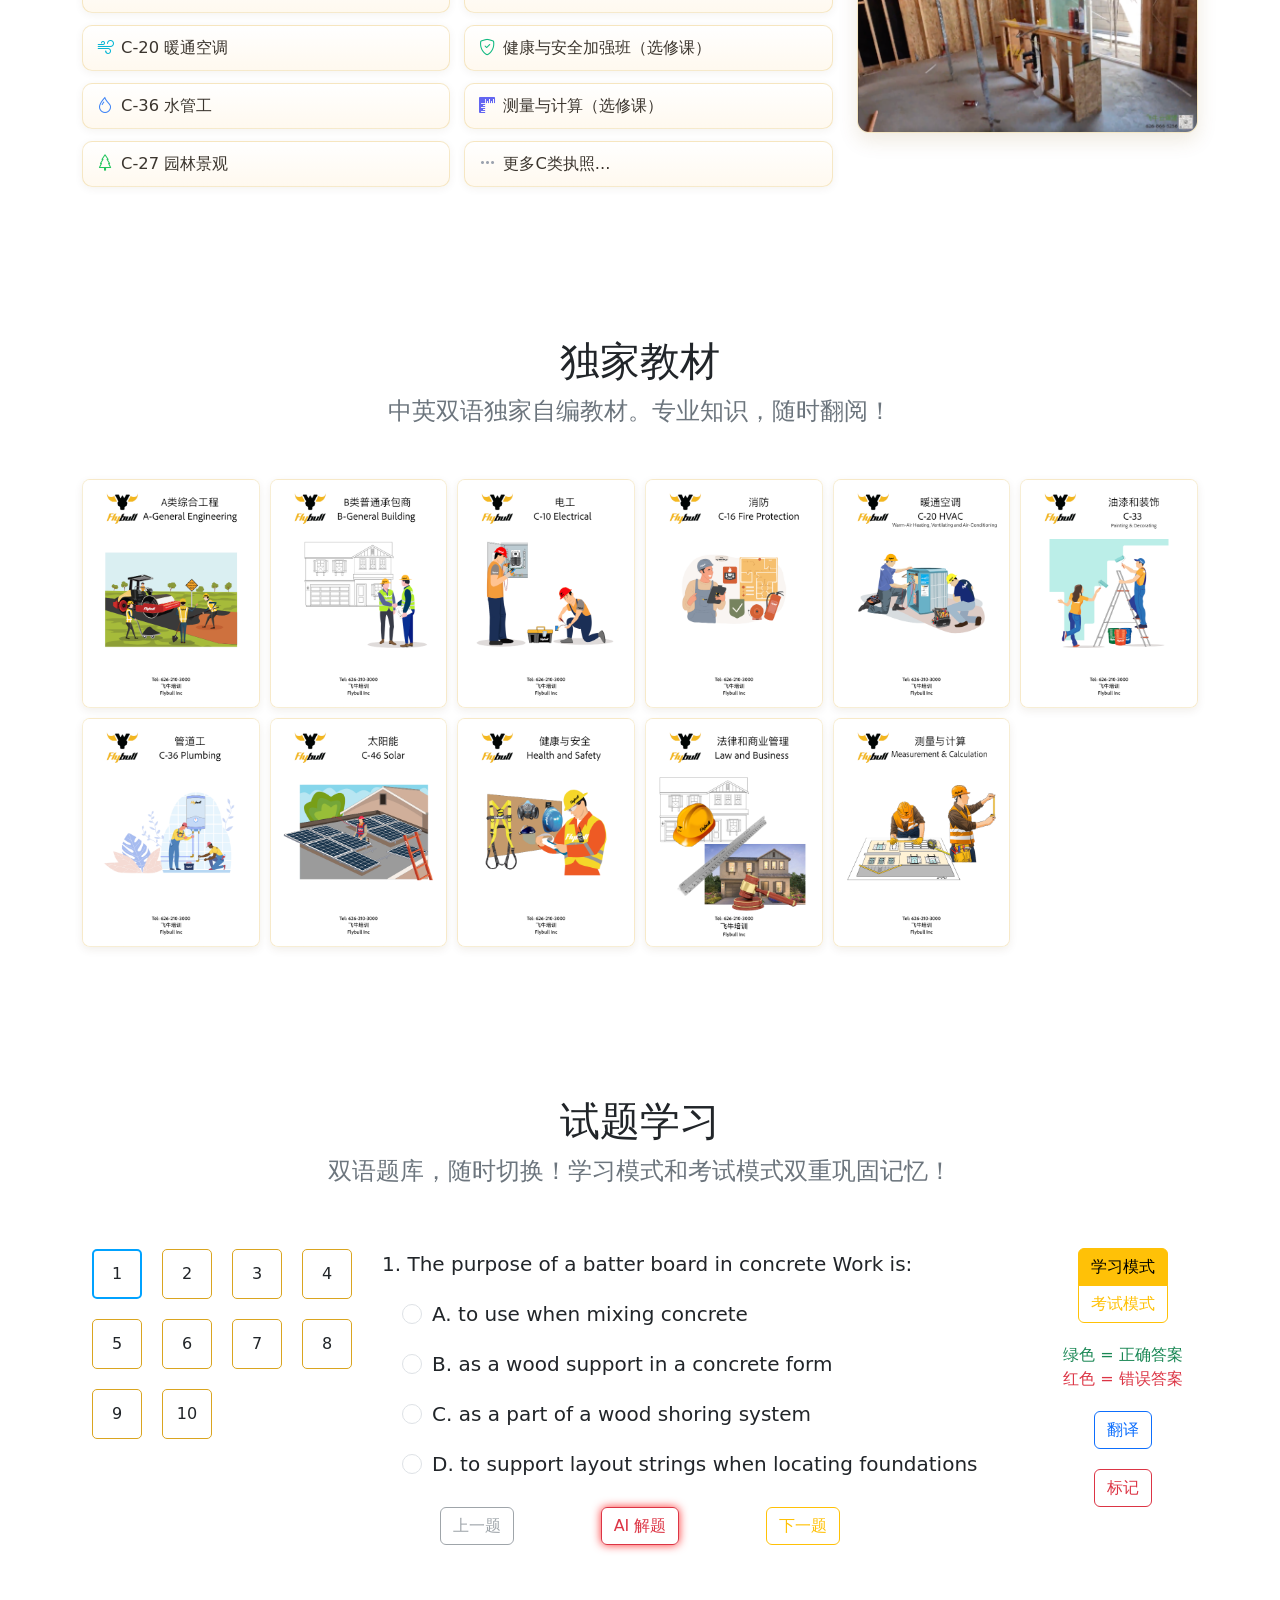
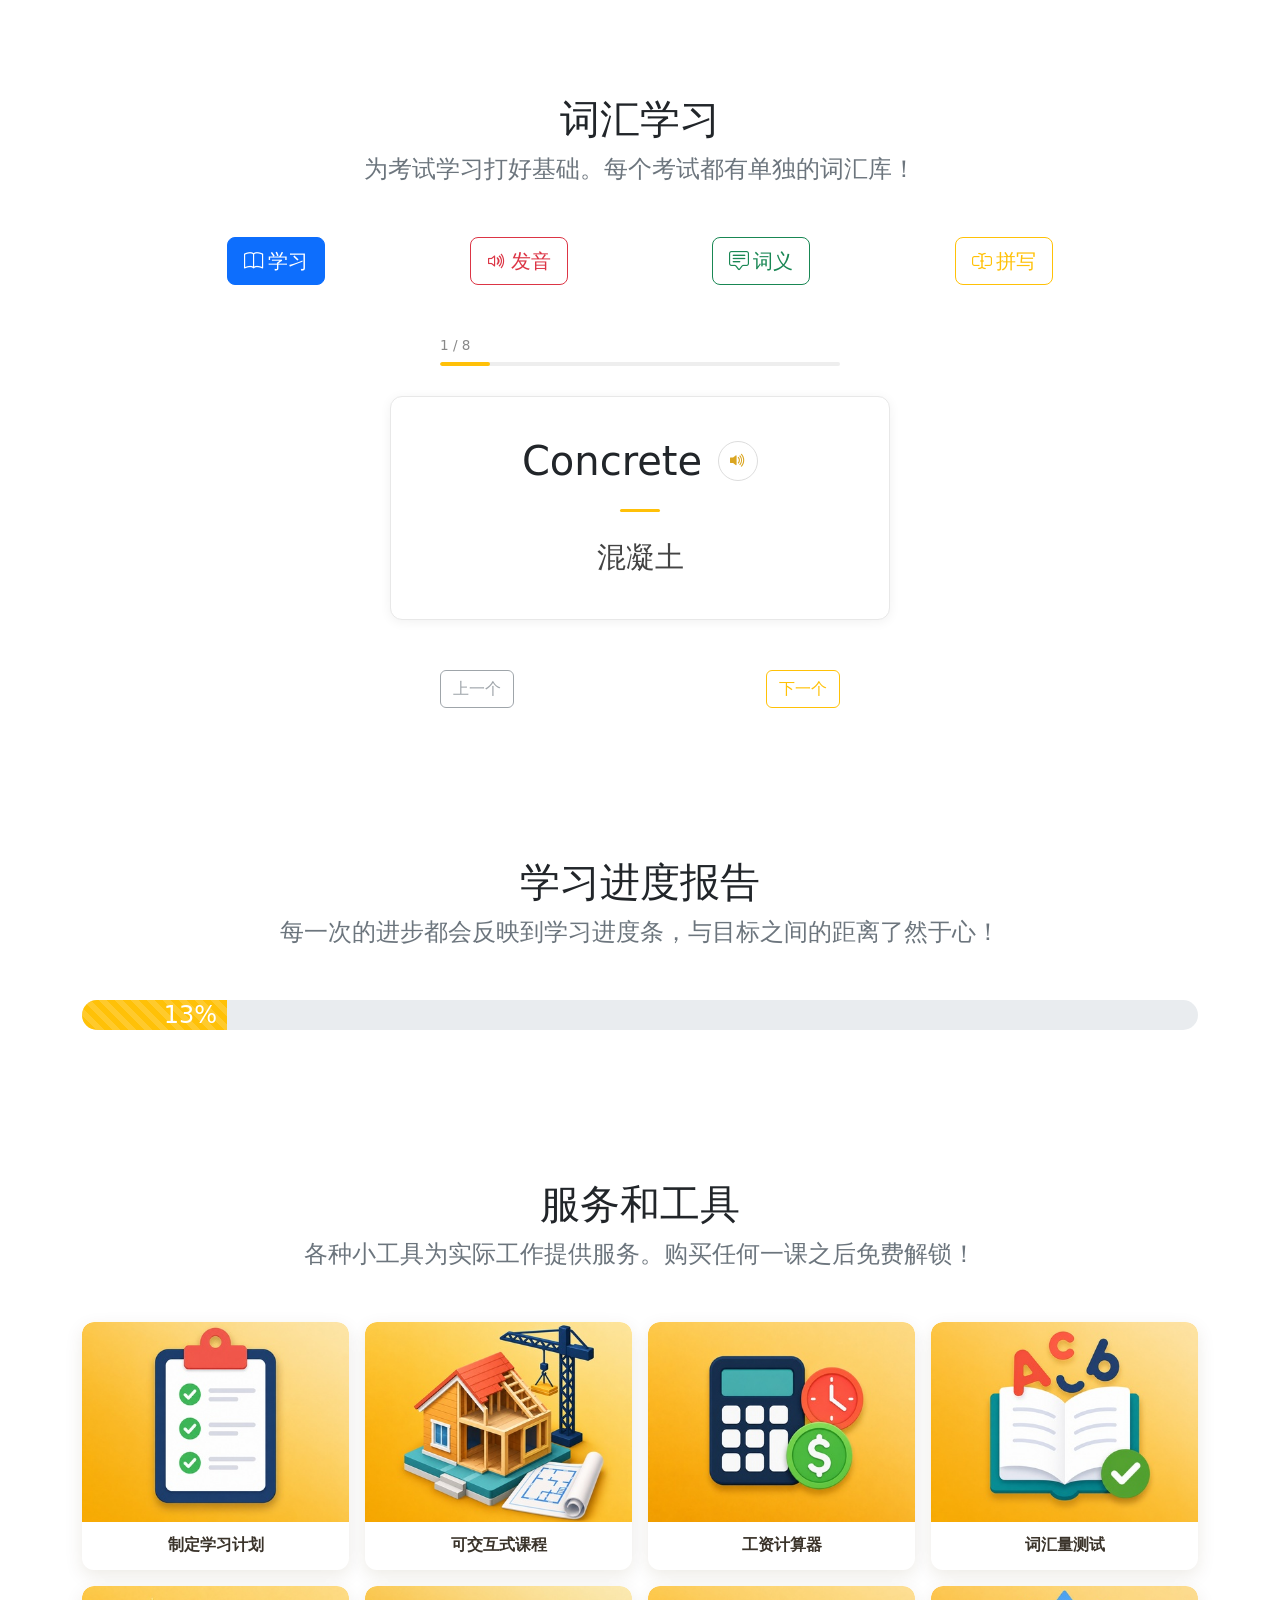
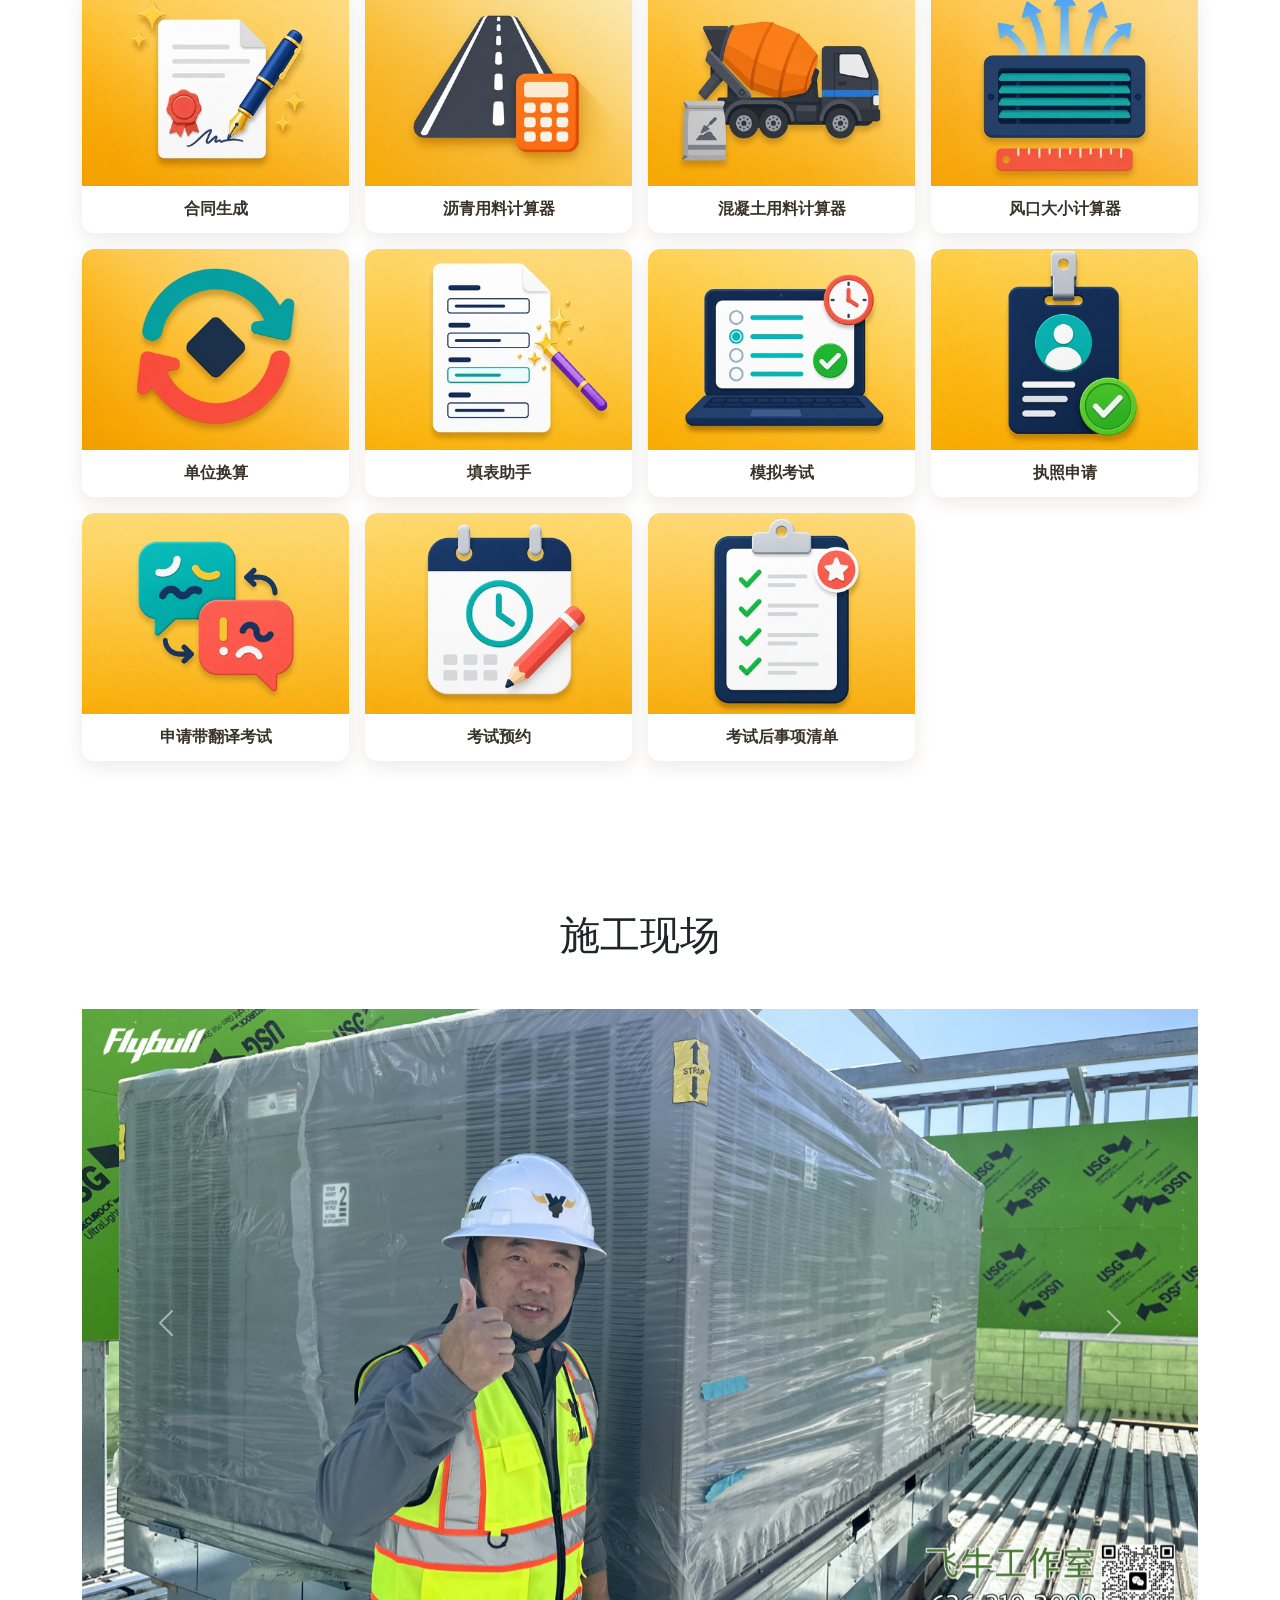
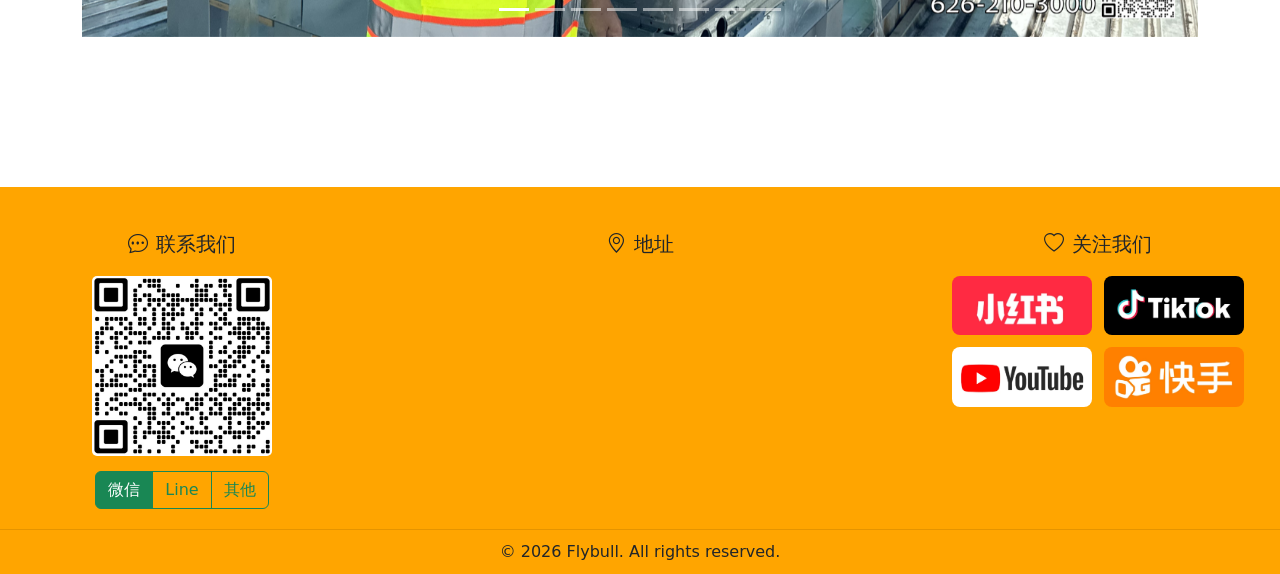
==== commit f4506dbd: "updates" ====
--- a/index.html
+++ b/index.html
@@ -34,9 +34,9 @@
       <img draggable="false" id="logo-img" src="./assets/logo_cn.png" alt="logo" />
       <nav>
         <button type="button" class="nav-btn" onclick="toHome()">主页</button>
-        <!-- <button type="button" class="nav-btn news-elements" onclick="location.href='#news-anchor'">
+        <button type="button" class="nav-btn news-elements" onclick="location.href='#news-anchor'">
           动态
-        </button> -->
+        </button>
         <button type="button" class="nav-btn" onclick="location.href='#course-anchor'">
           课程
         </button>
@@ -145,7 +145,7 @@
     <div id="downloads-mobile" class="mobile-only">
       使用电脑访问此网站可下载电脑客户端
     </div>
-    <!-- <a id="news-anchor"></a> -->
+    <a id="news-anchor"></a>
   </section>
 
   <section id="feedback-section" class="container margin-section">
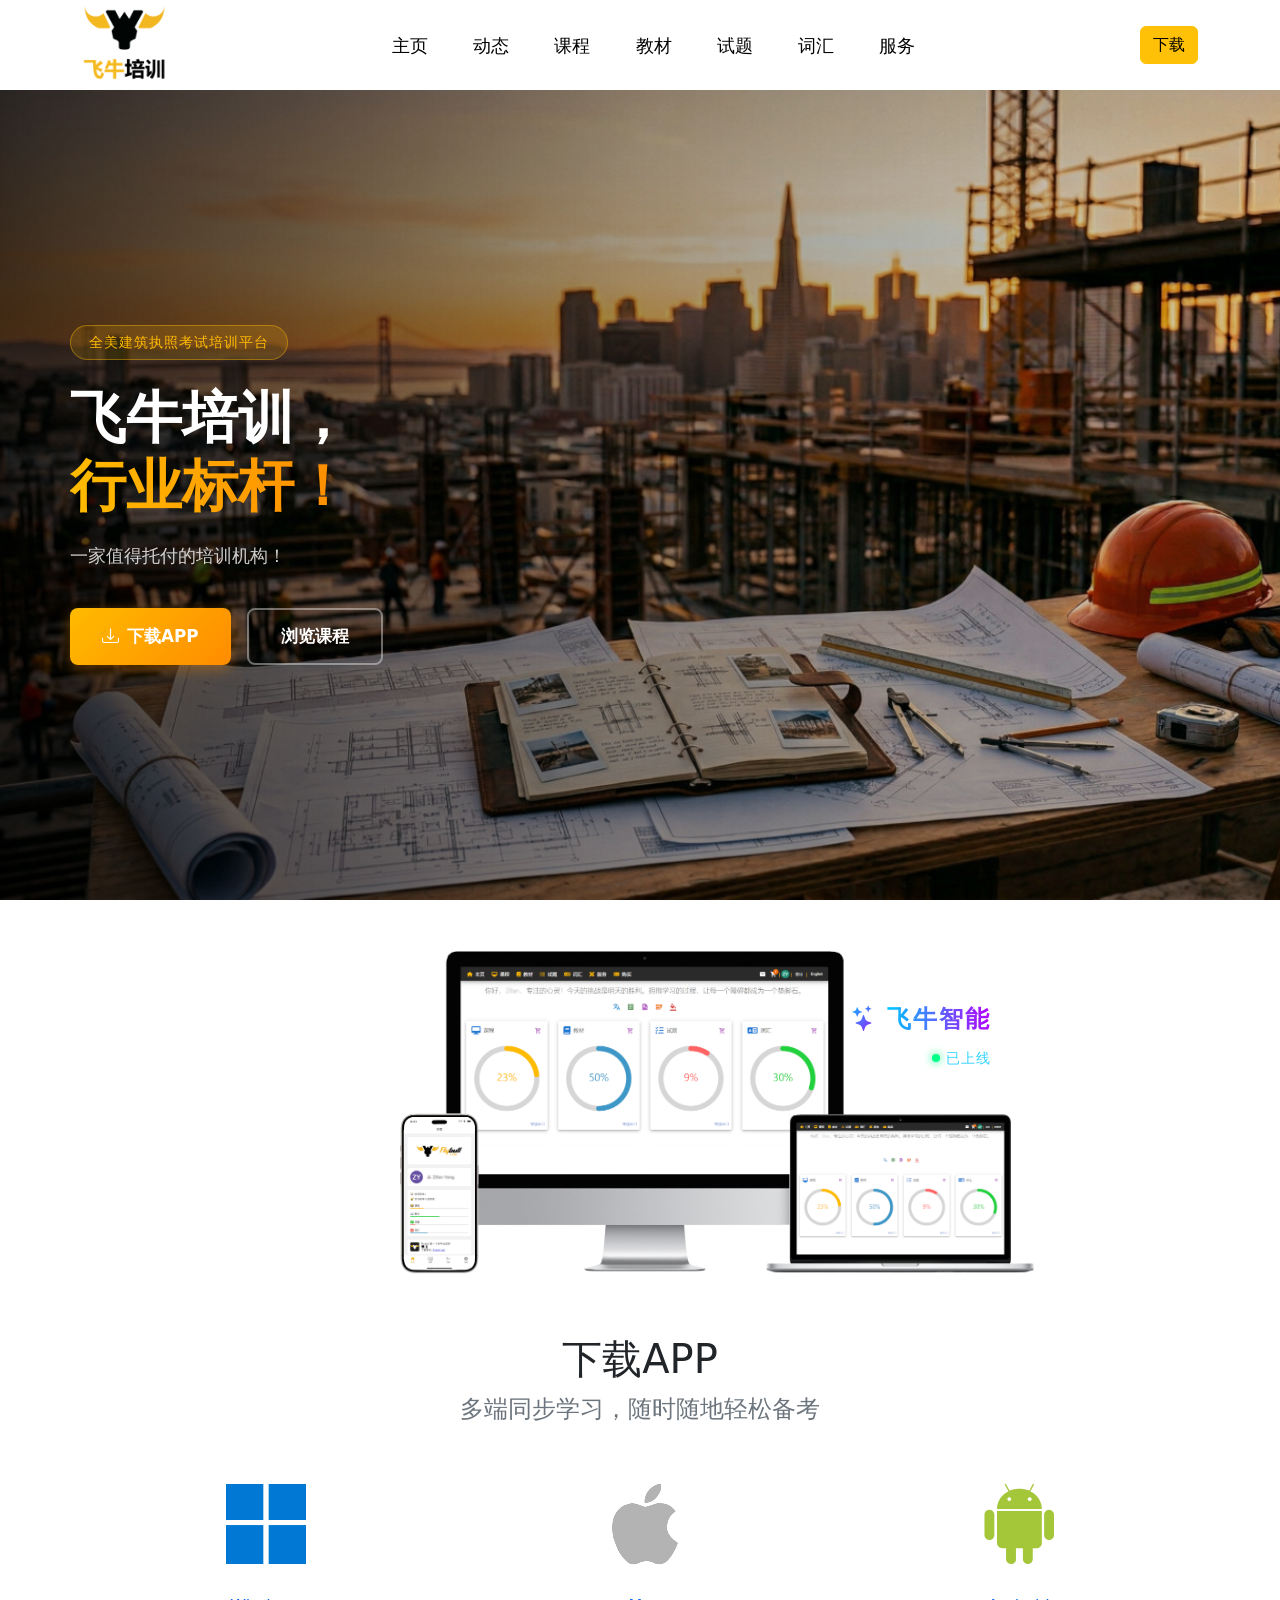
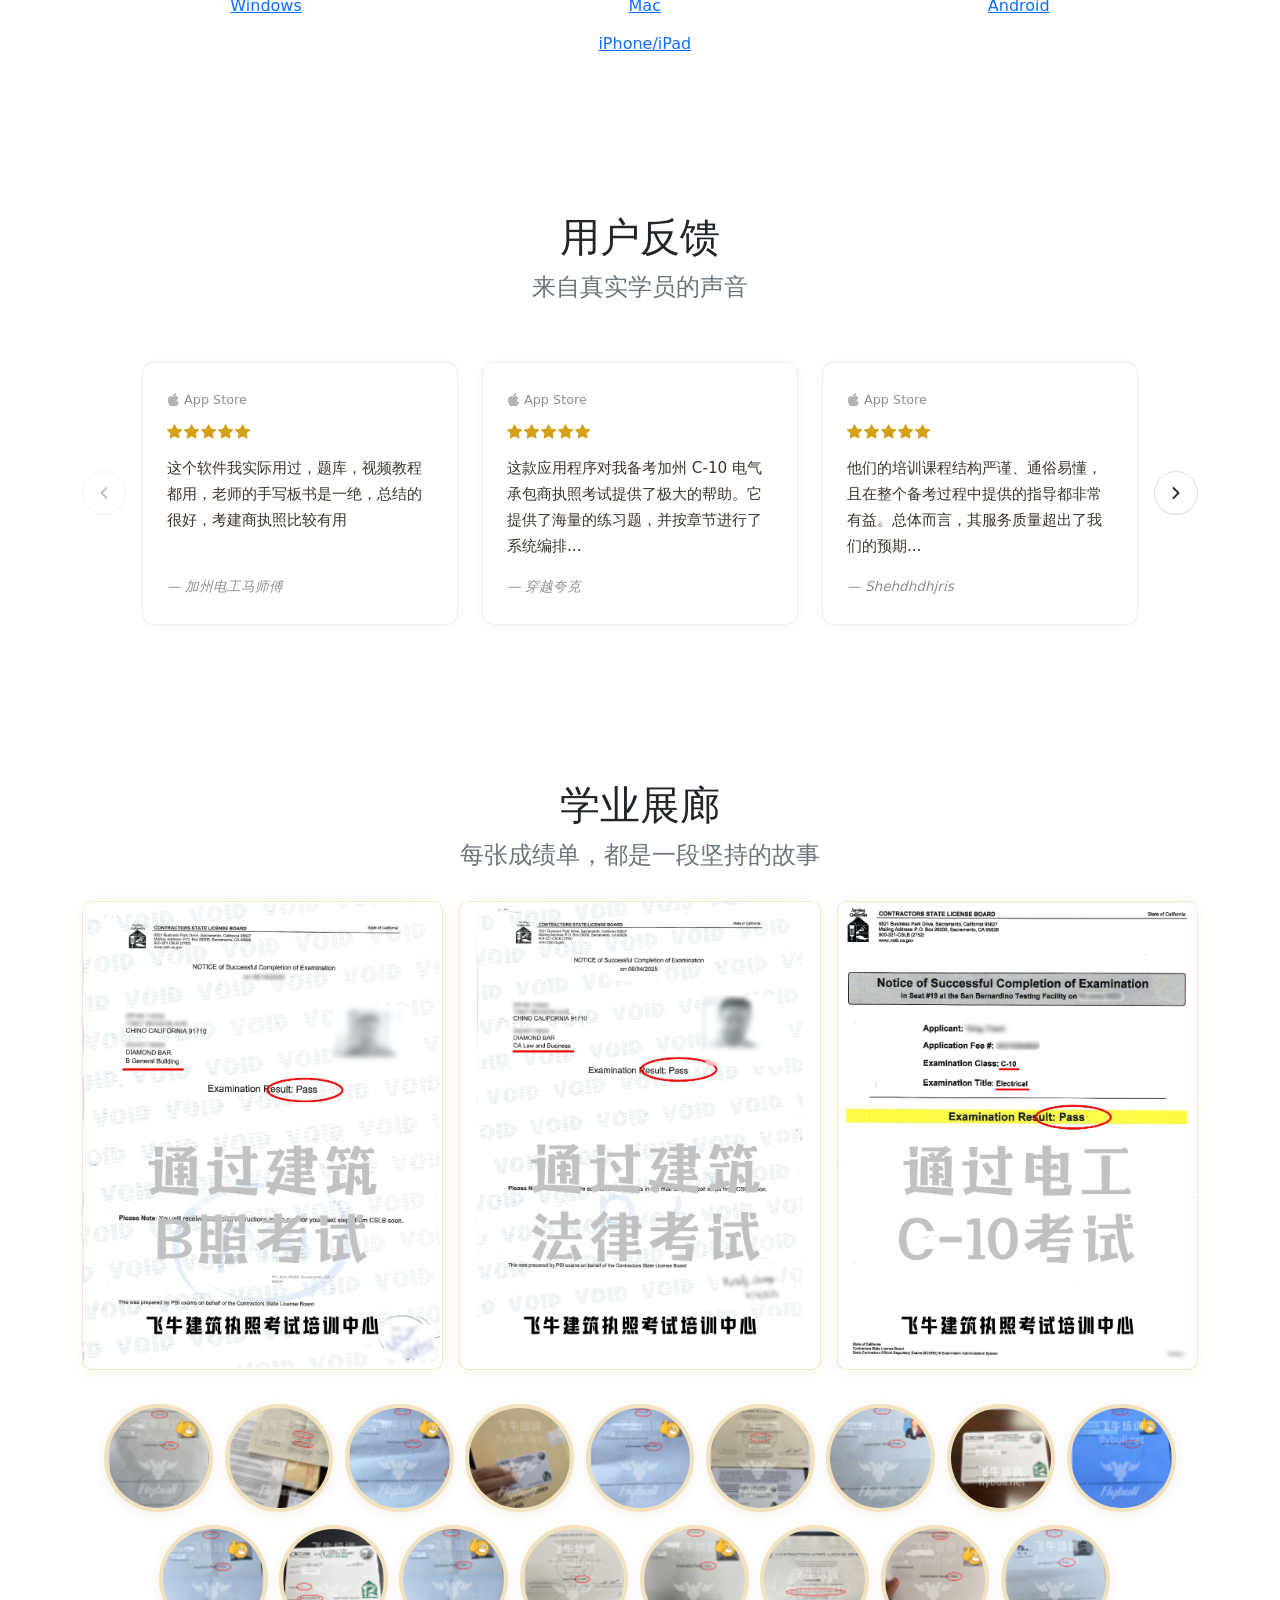
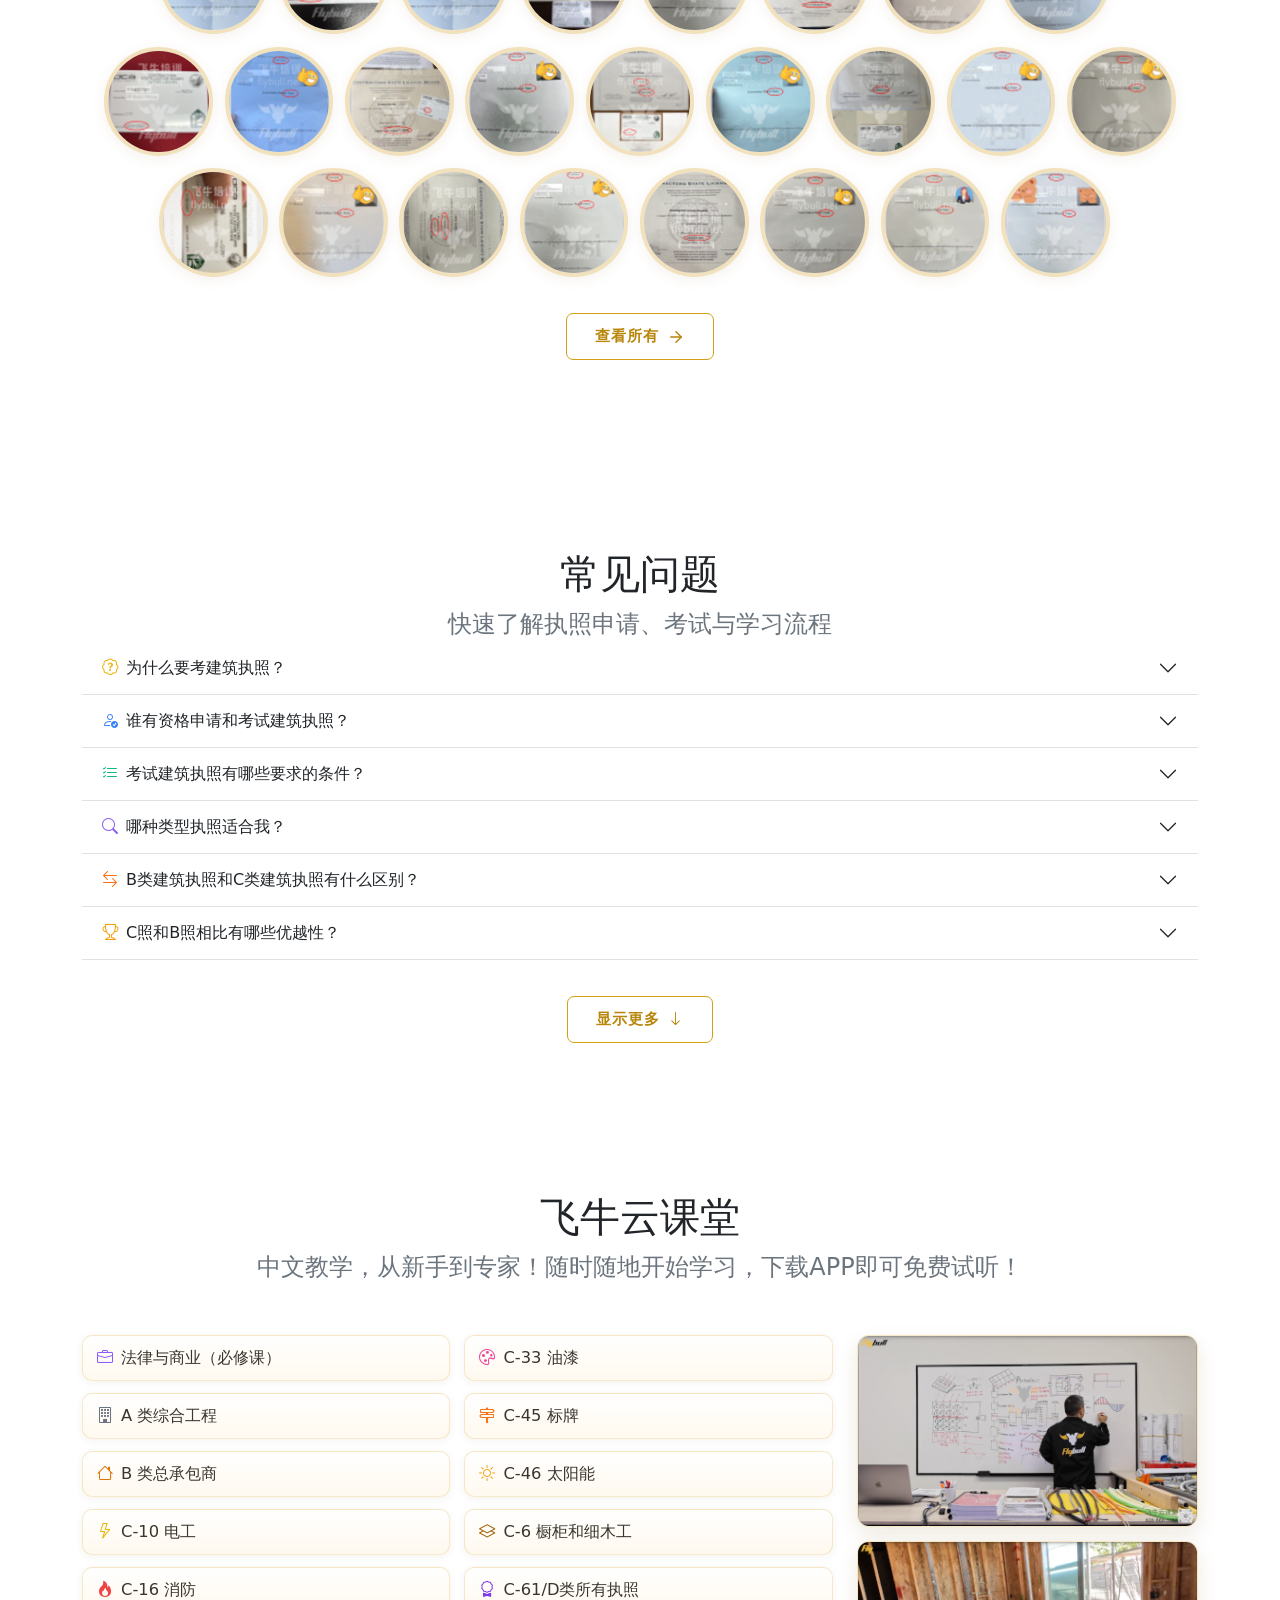
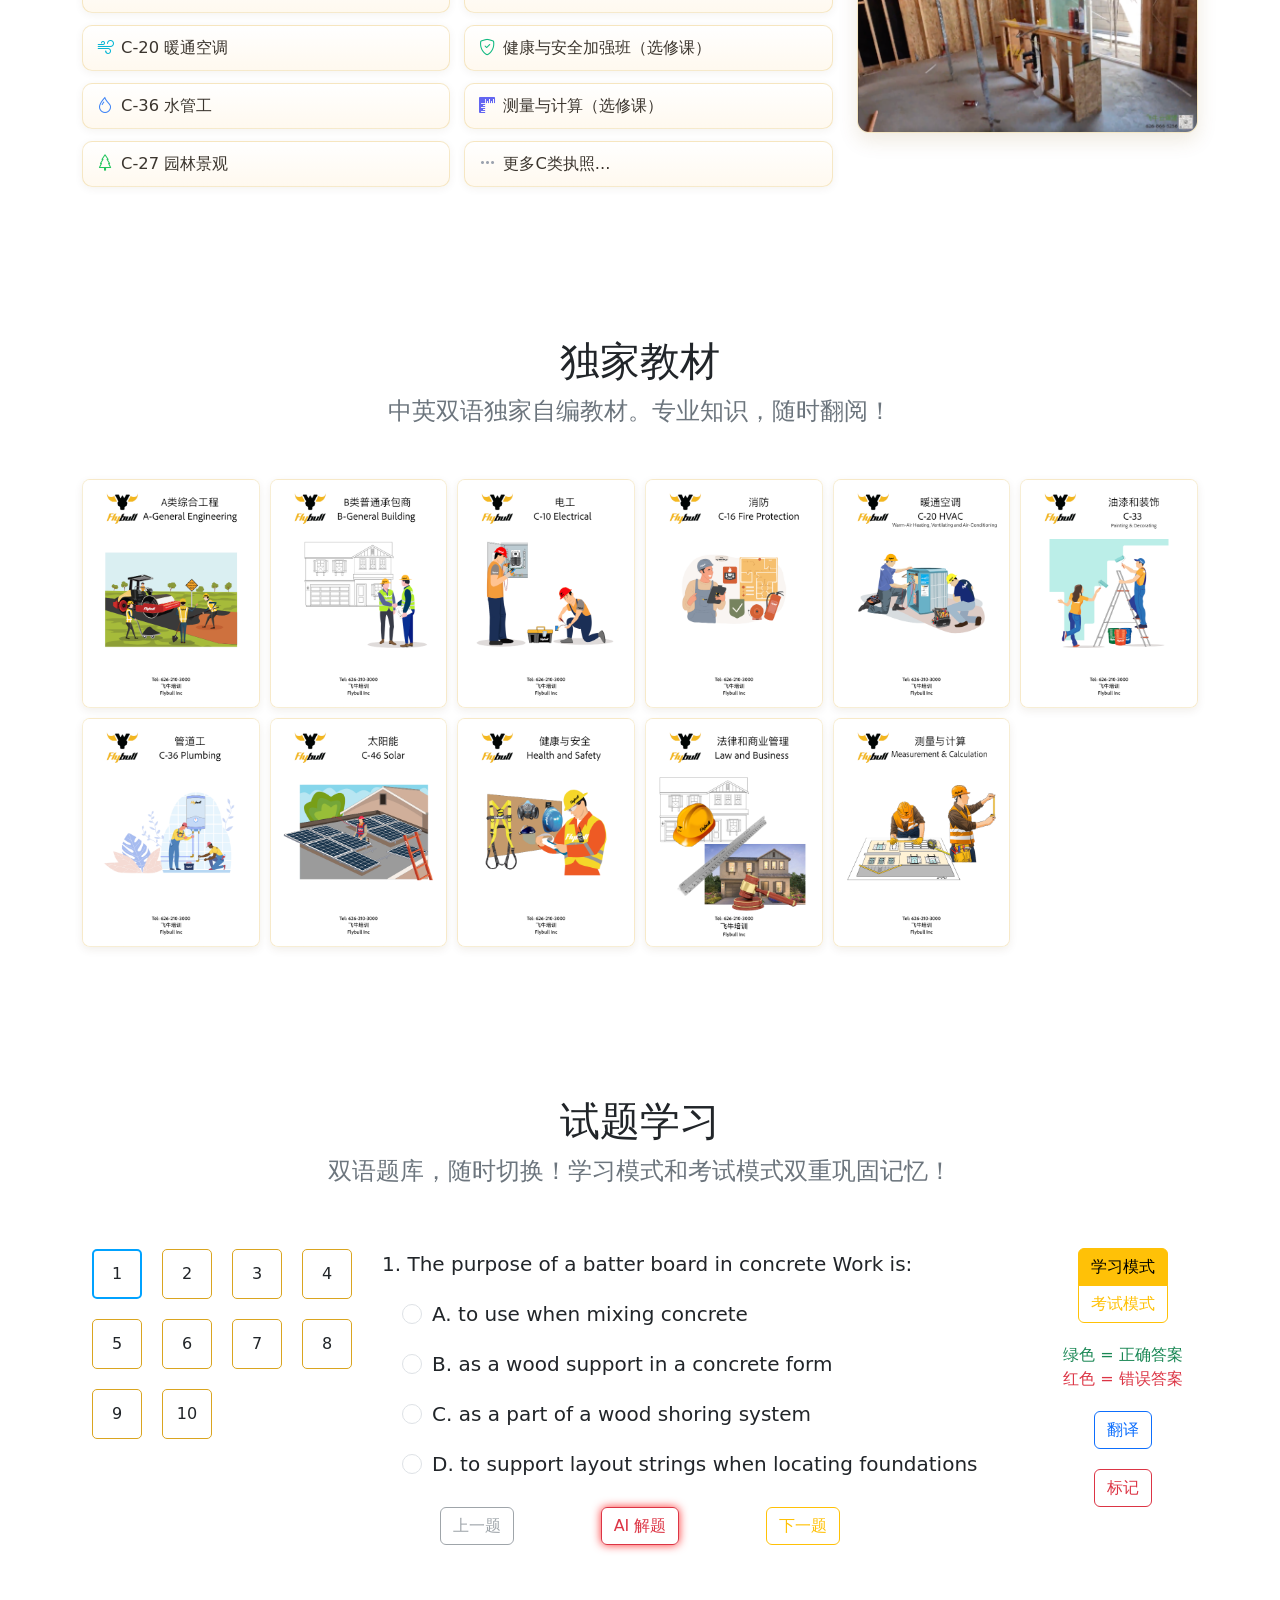
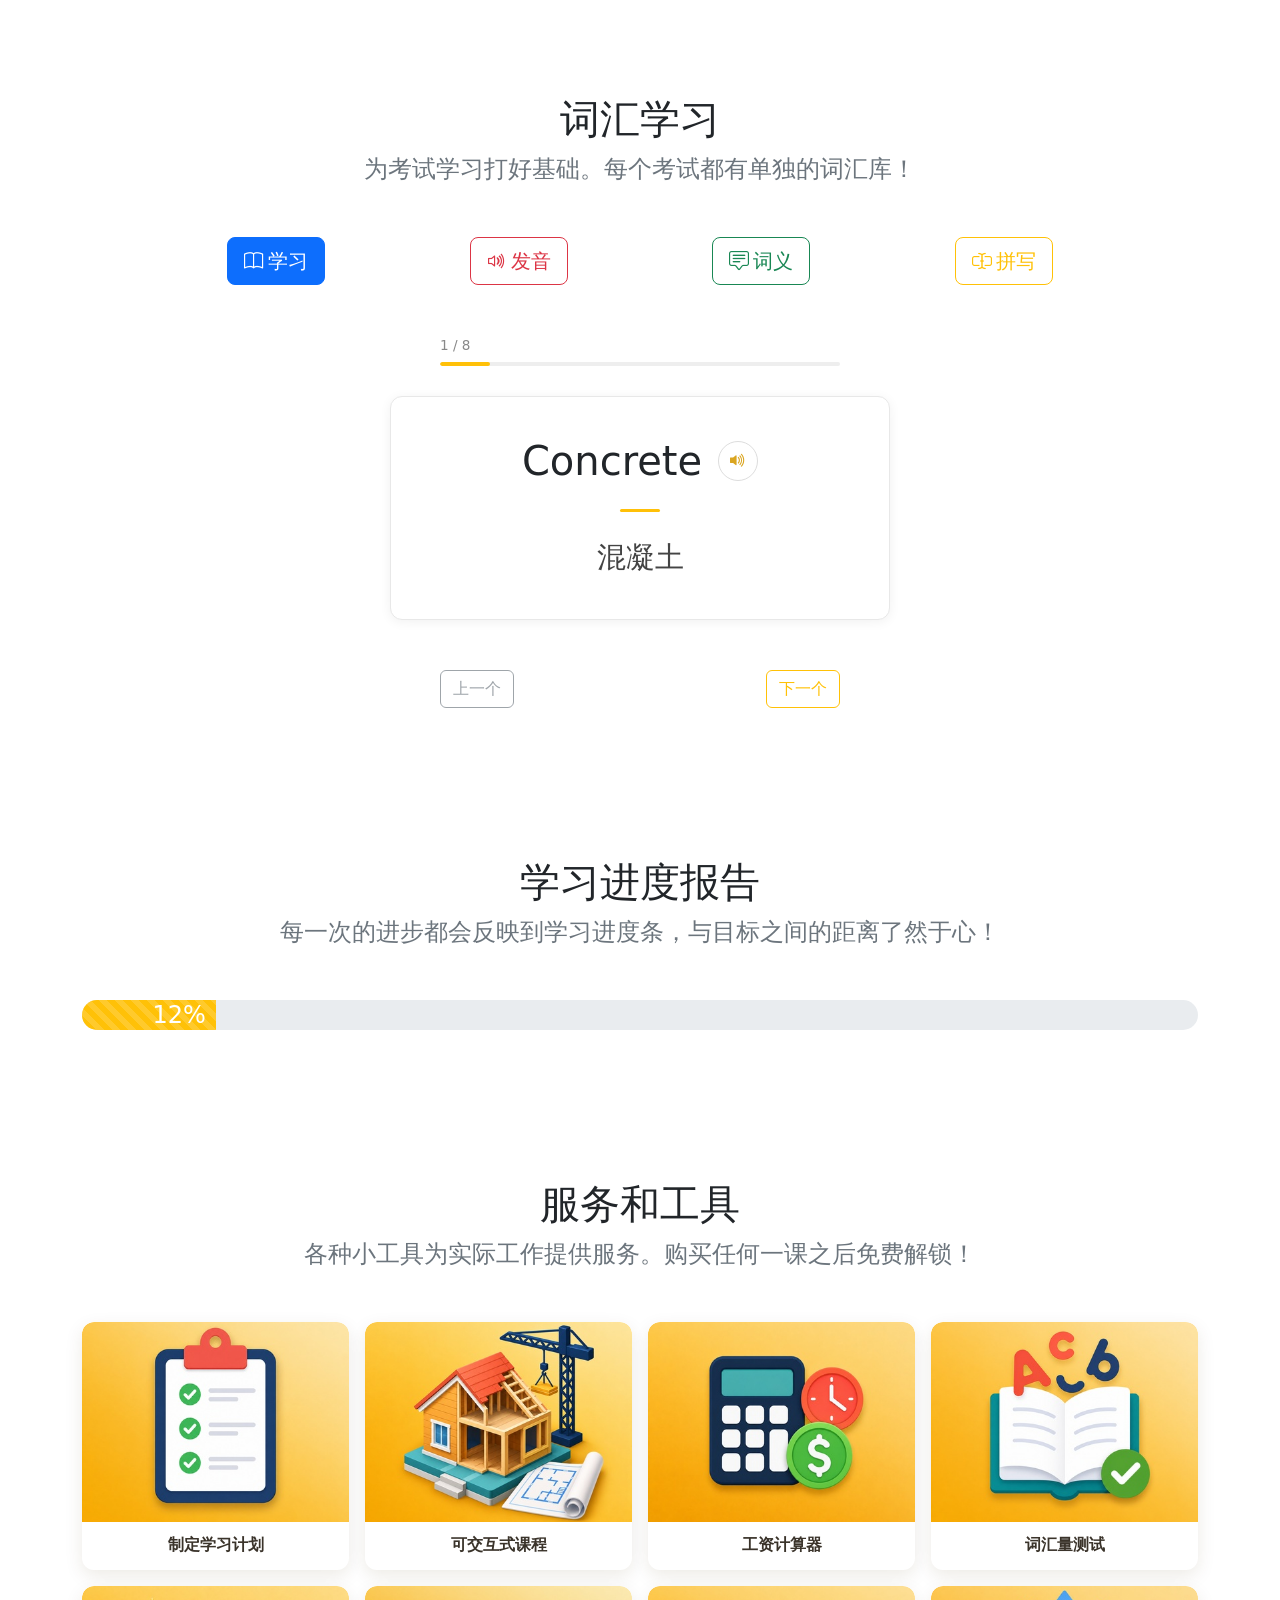
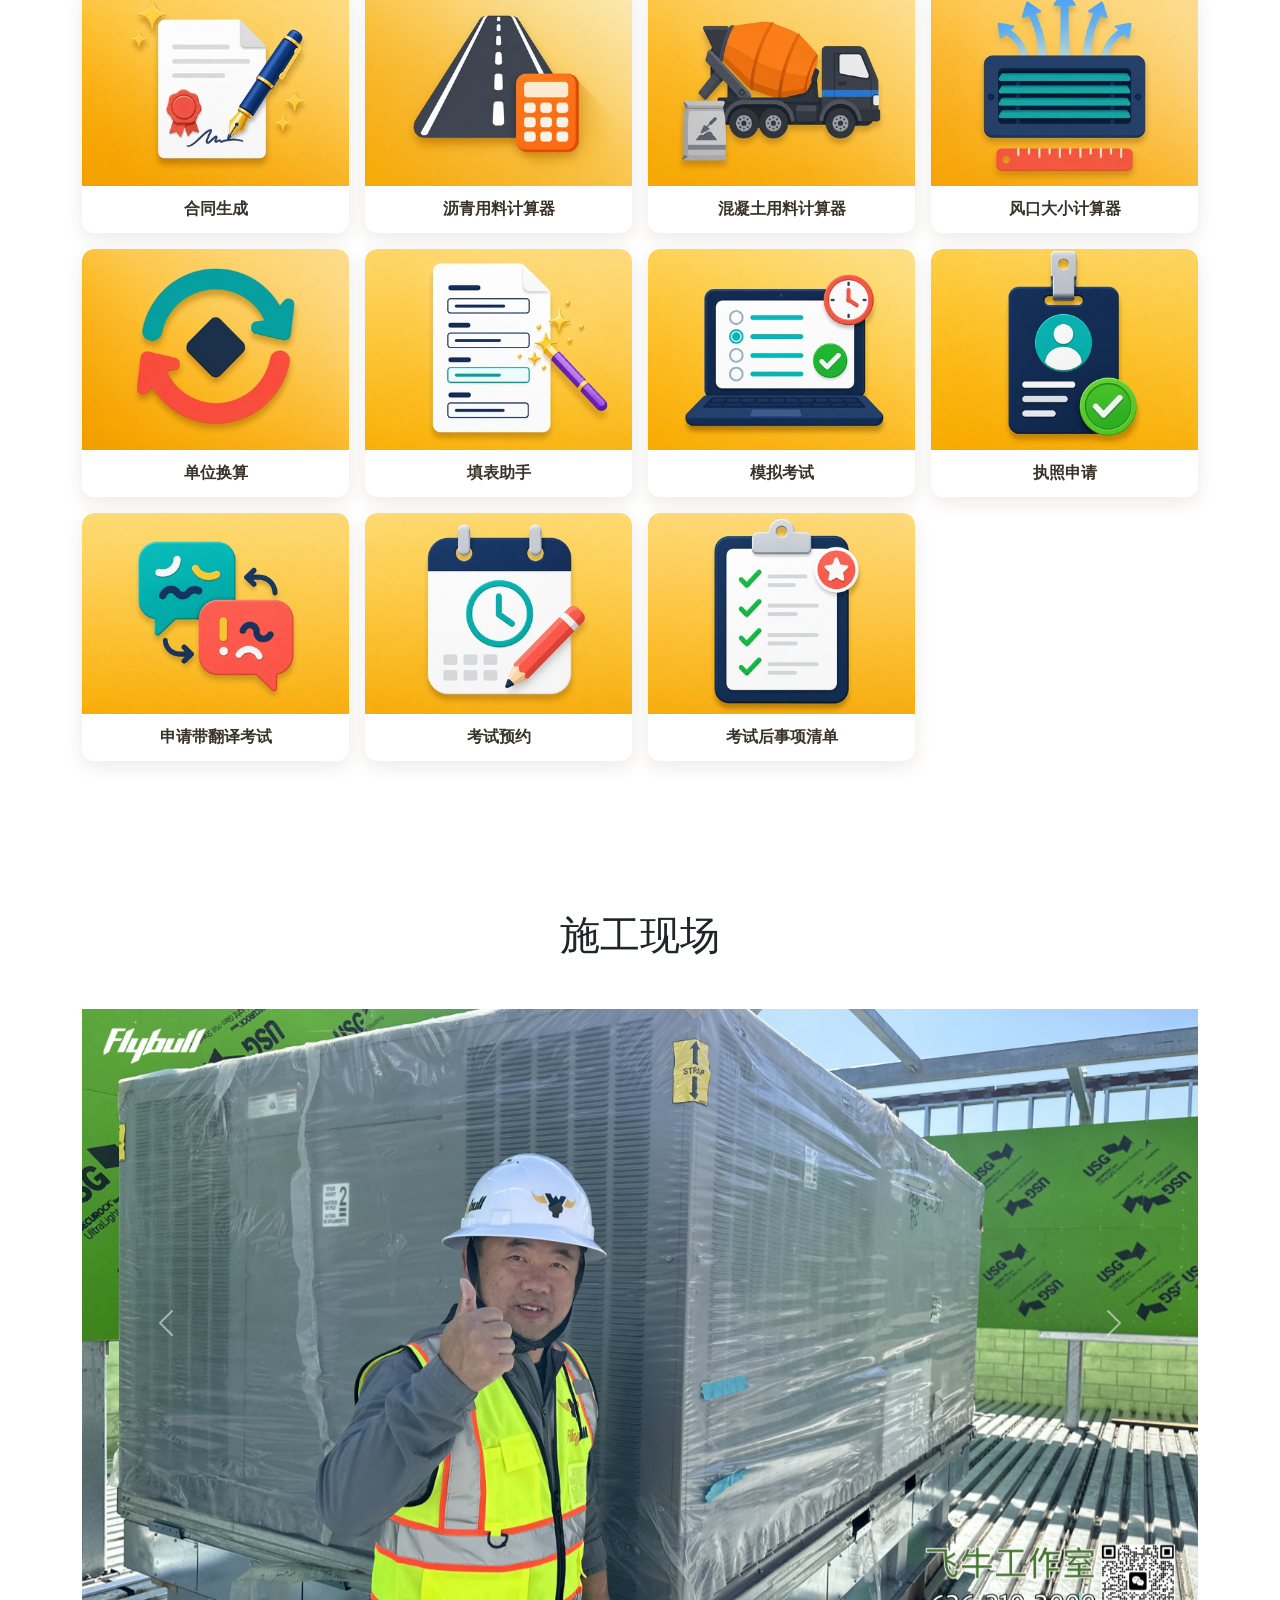
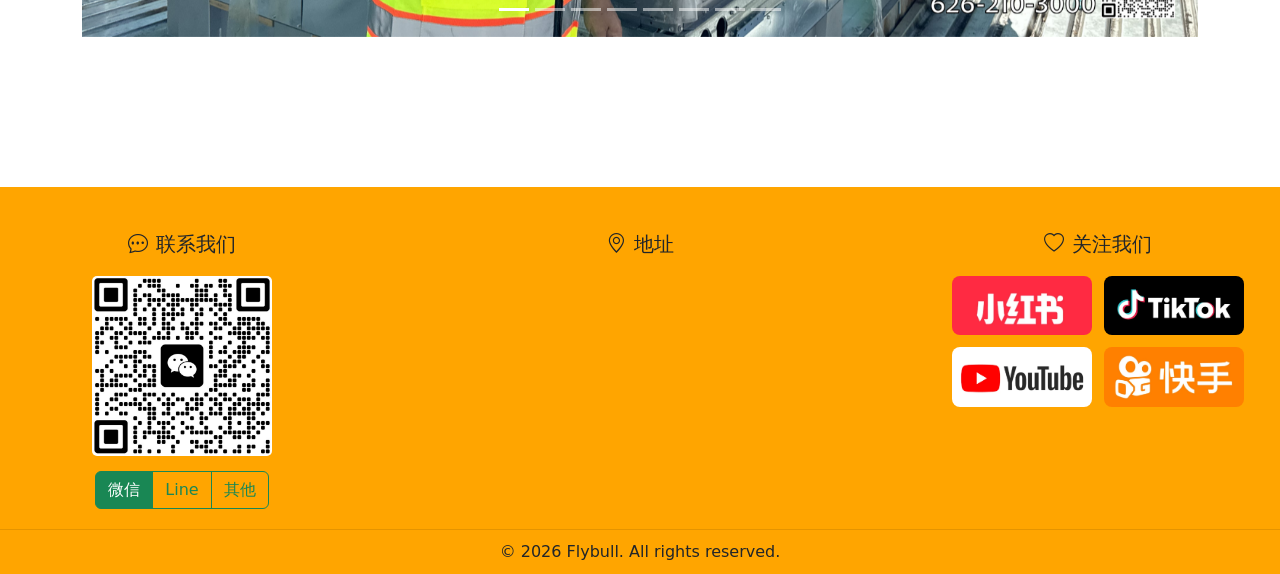
==== commit 09fc5892: "update description" ====
--- a/index.html
+++ b/index.html
@@ -69,8 +69,7 @@
           <span class="hero-badge">全美建筑执照考试培训平台</span>
           <h1 class="hero-title">飞牛培训，<br /><span class="hero-highlight">行业标杆！</span></h1>
           <p class="hero-desc">
-            中文教材 · 中文讲课 · 双语刷题<br />
-            全天在线答疑 · 随时随地轻松备考
+            一家值得托付的培训机构！
           </p>
           <div class="hero-actions">
             <a href="#downloads-anchor" class="btn-hero btn-hero-primary">
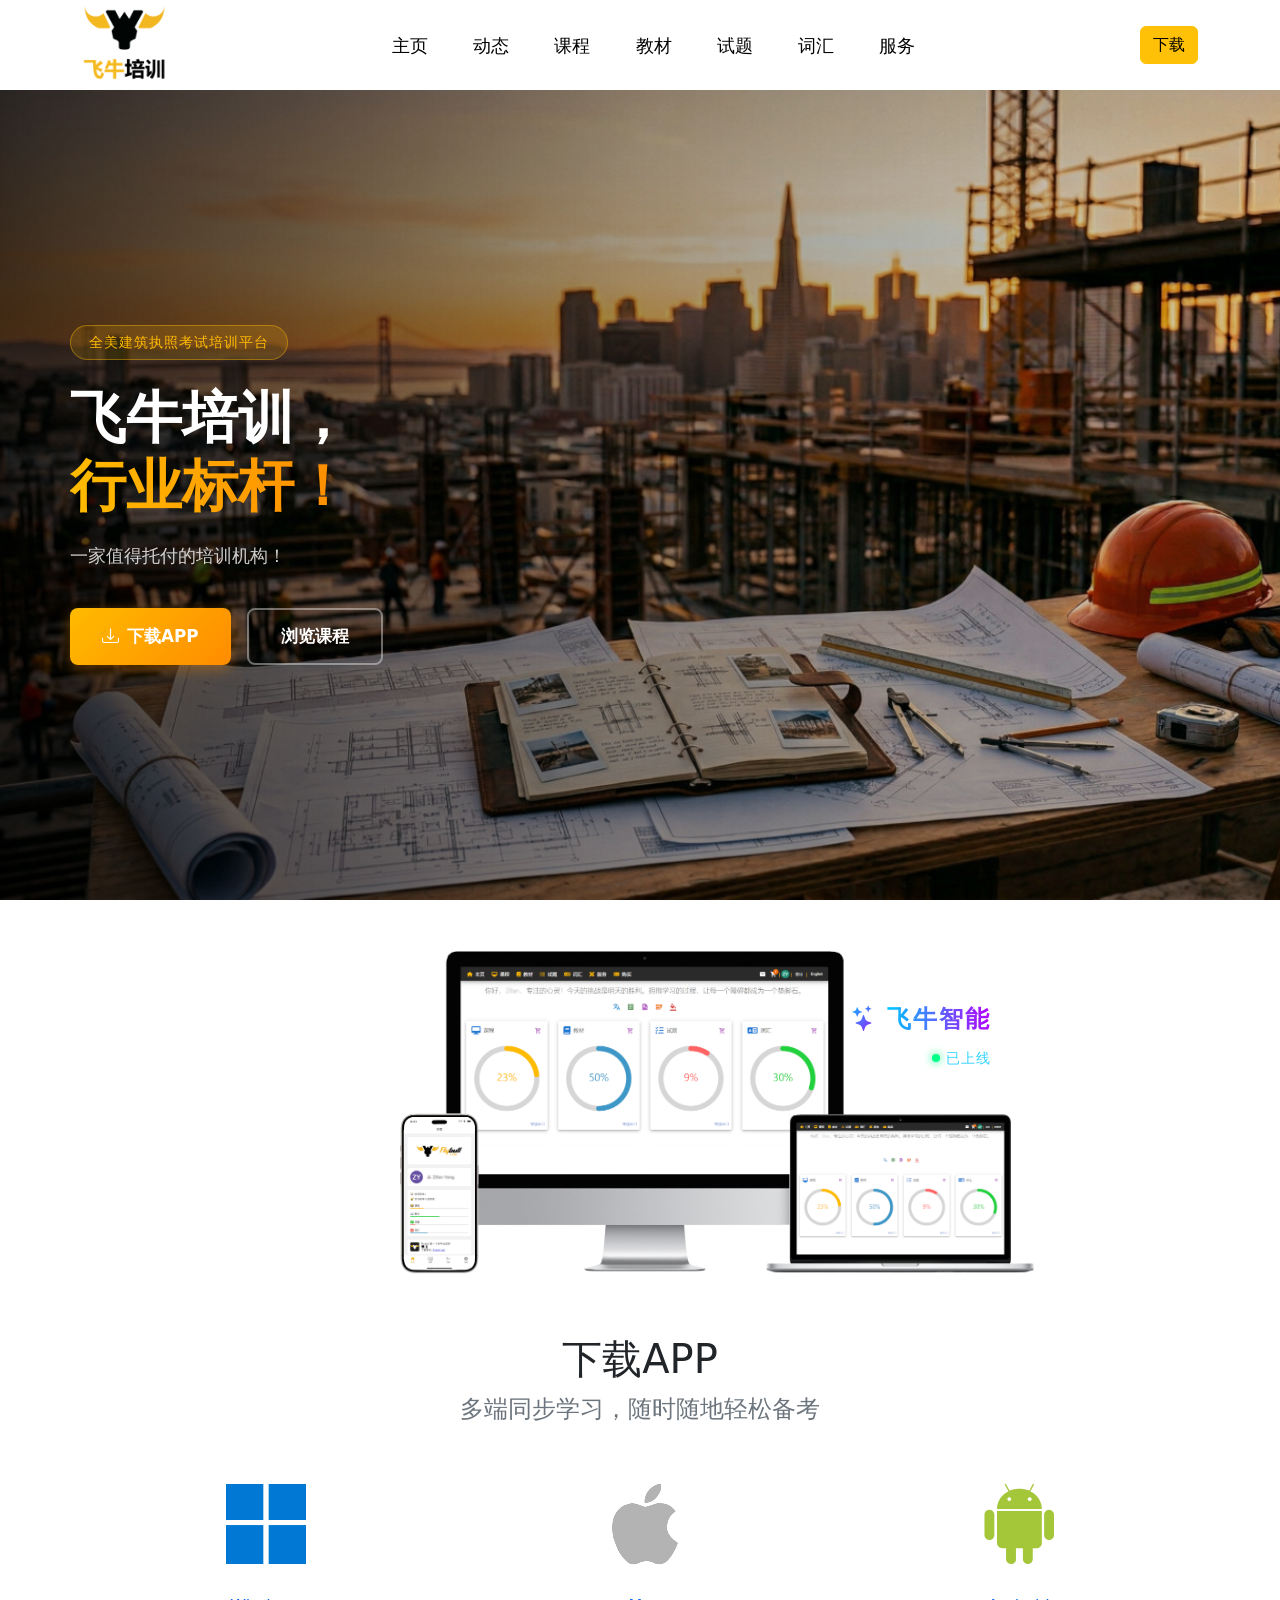
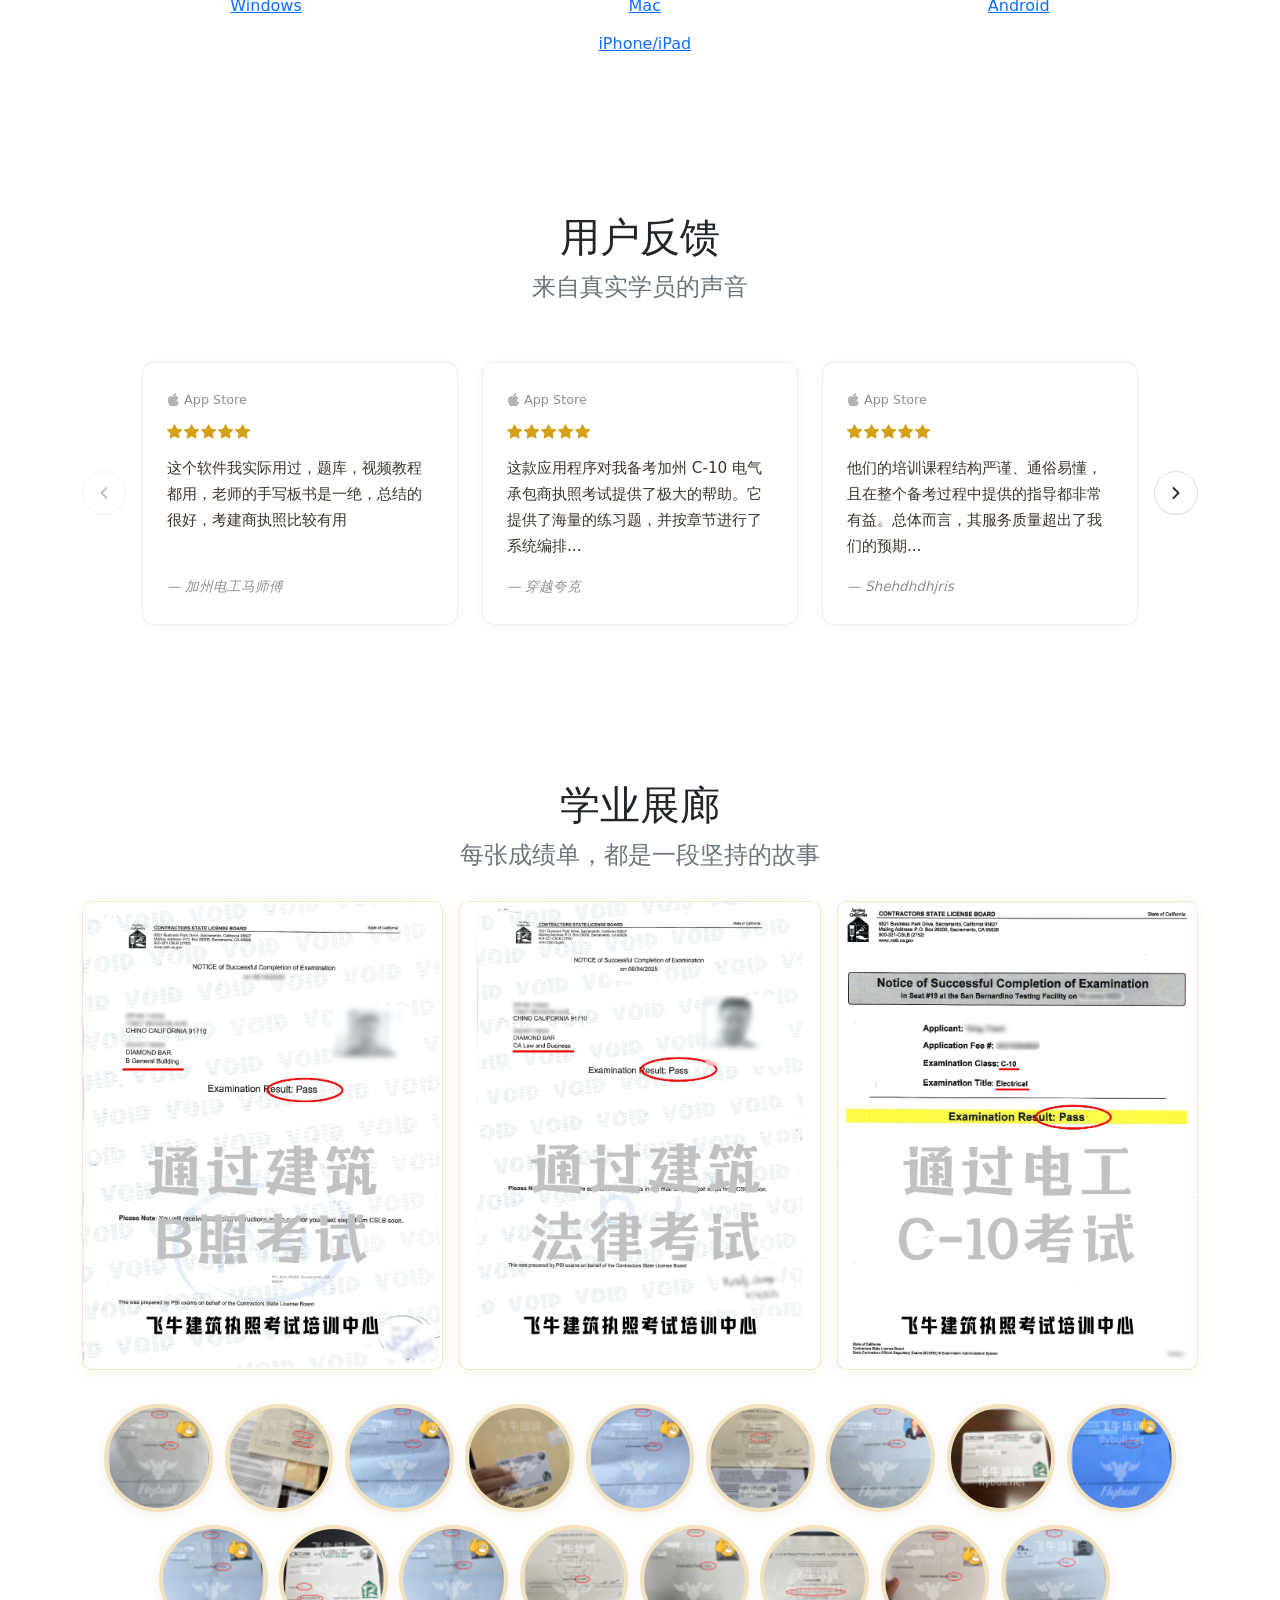
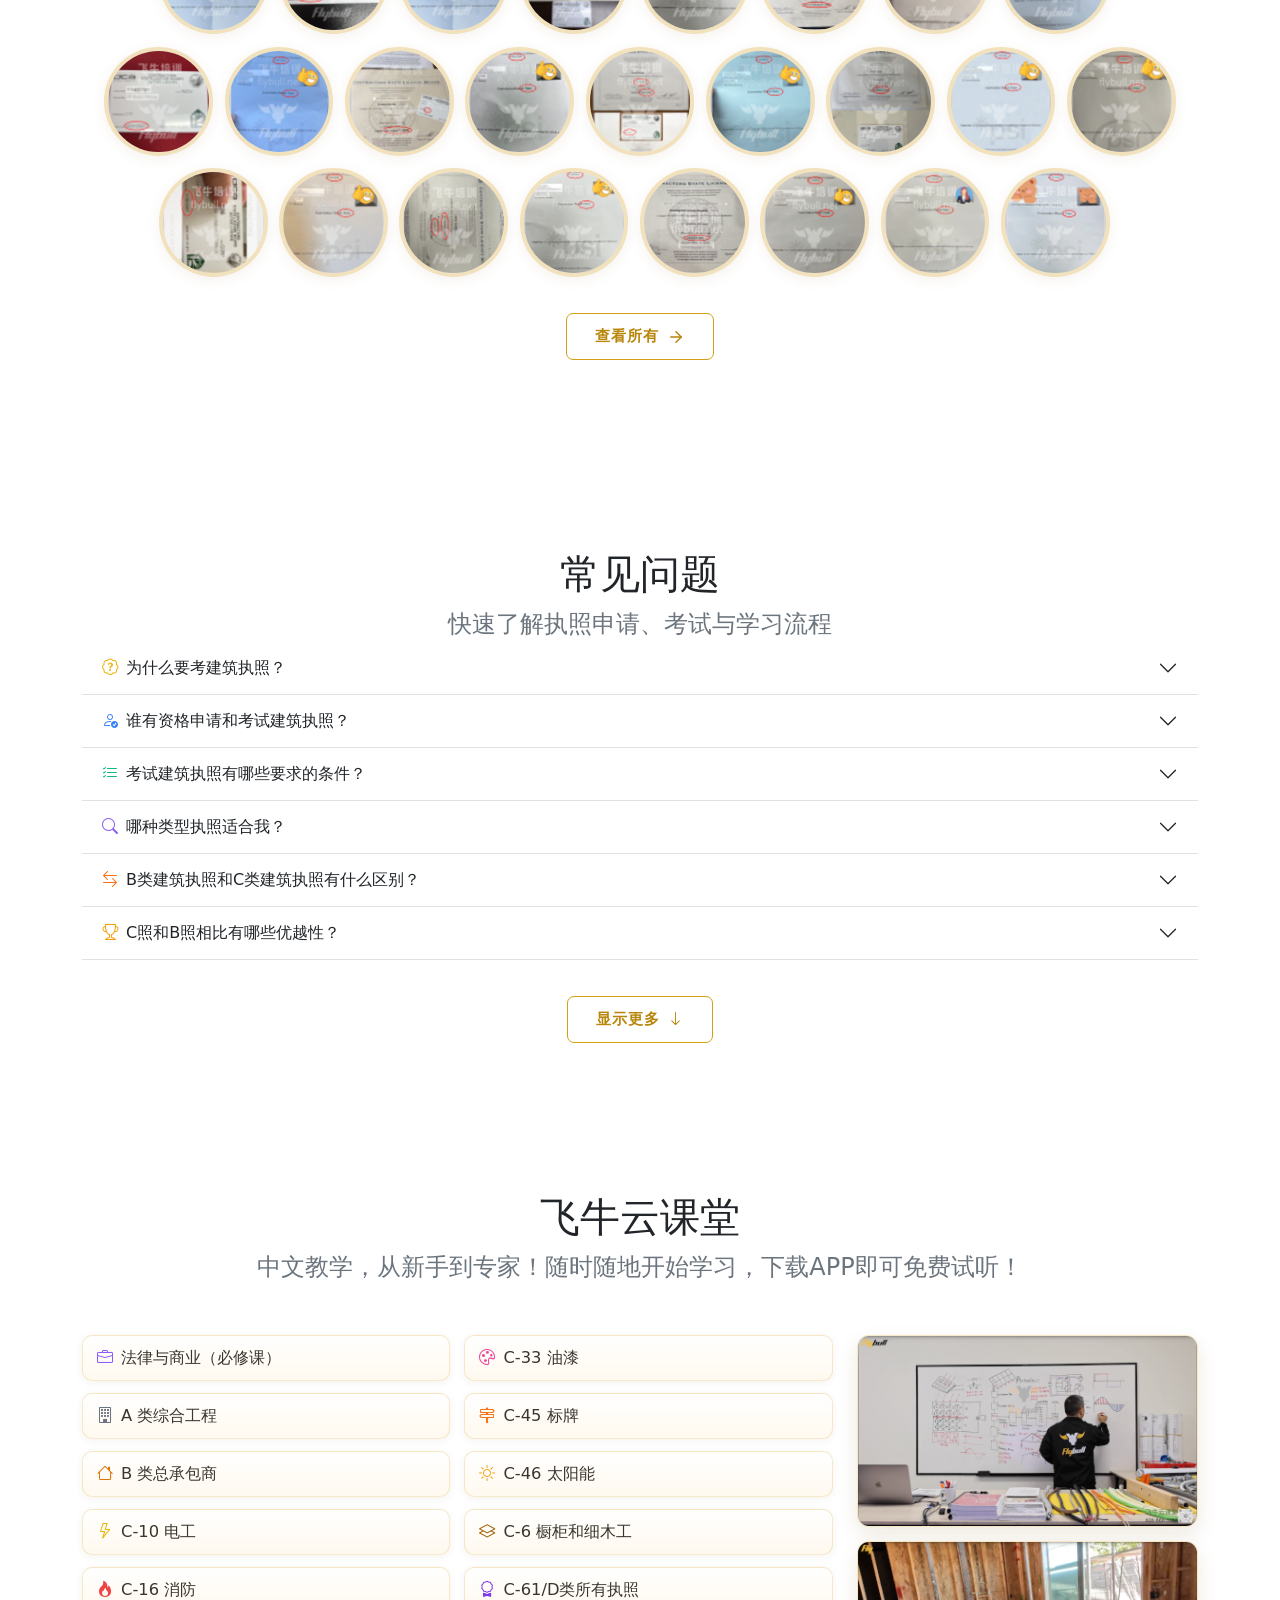
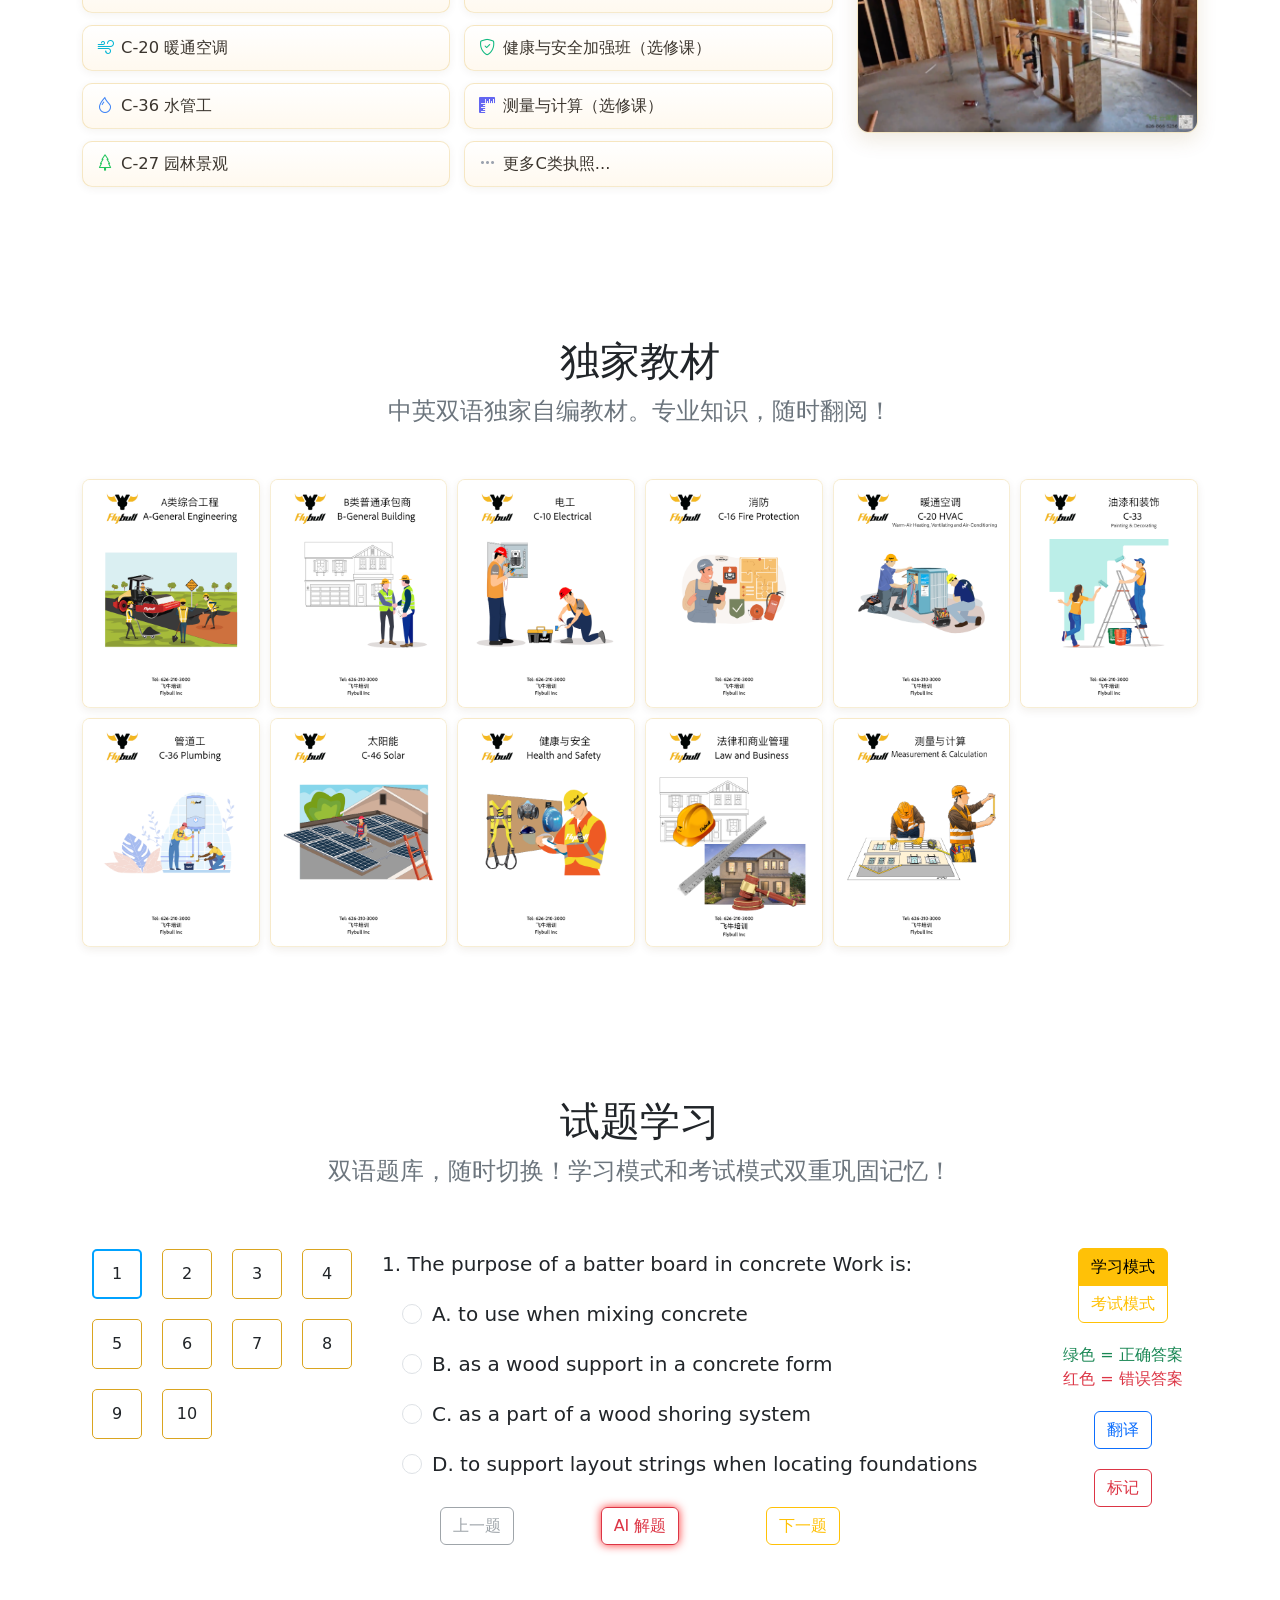
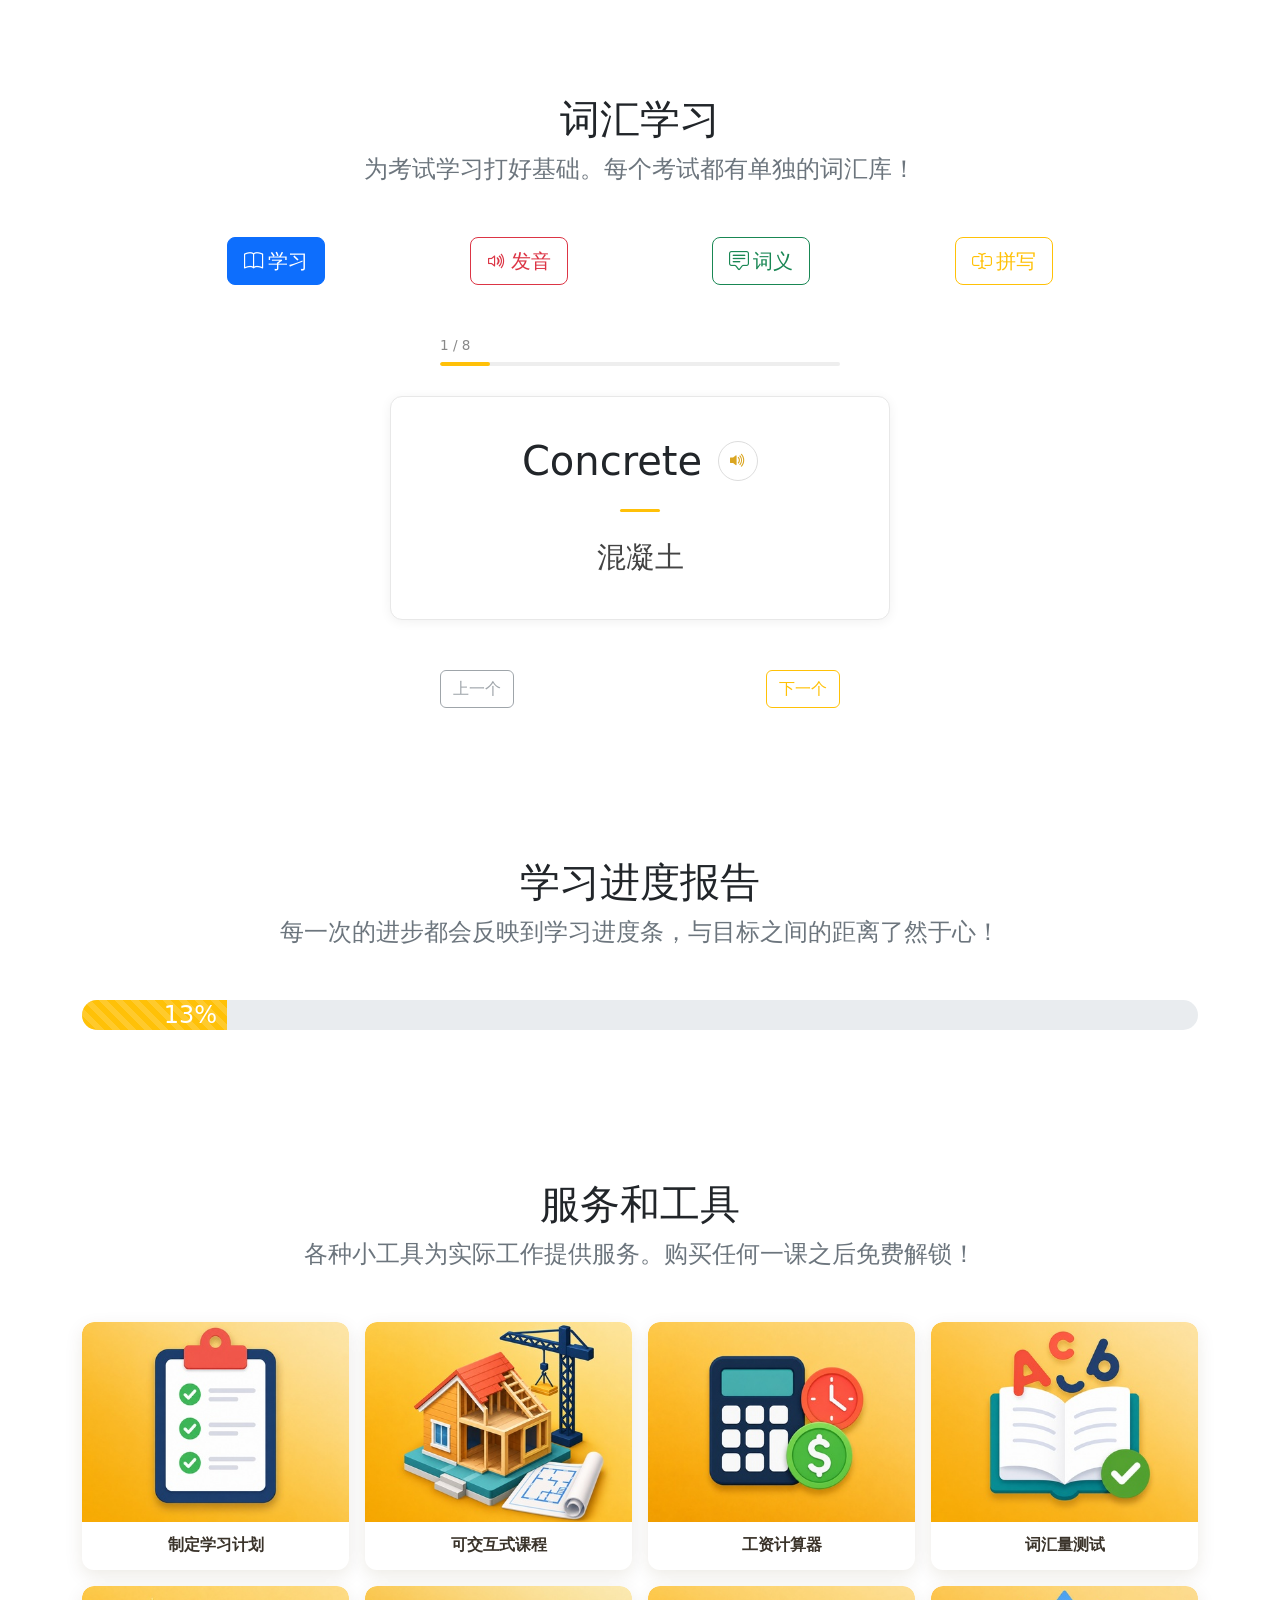
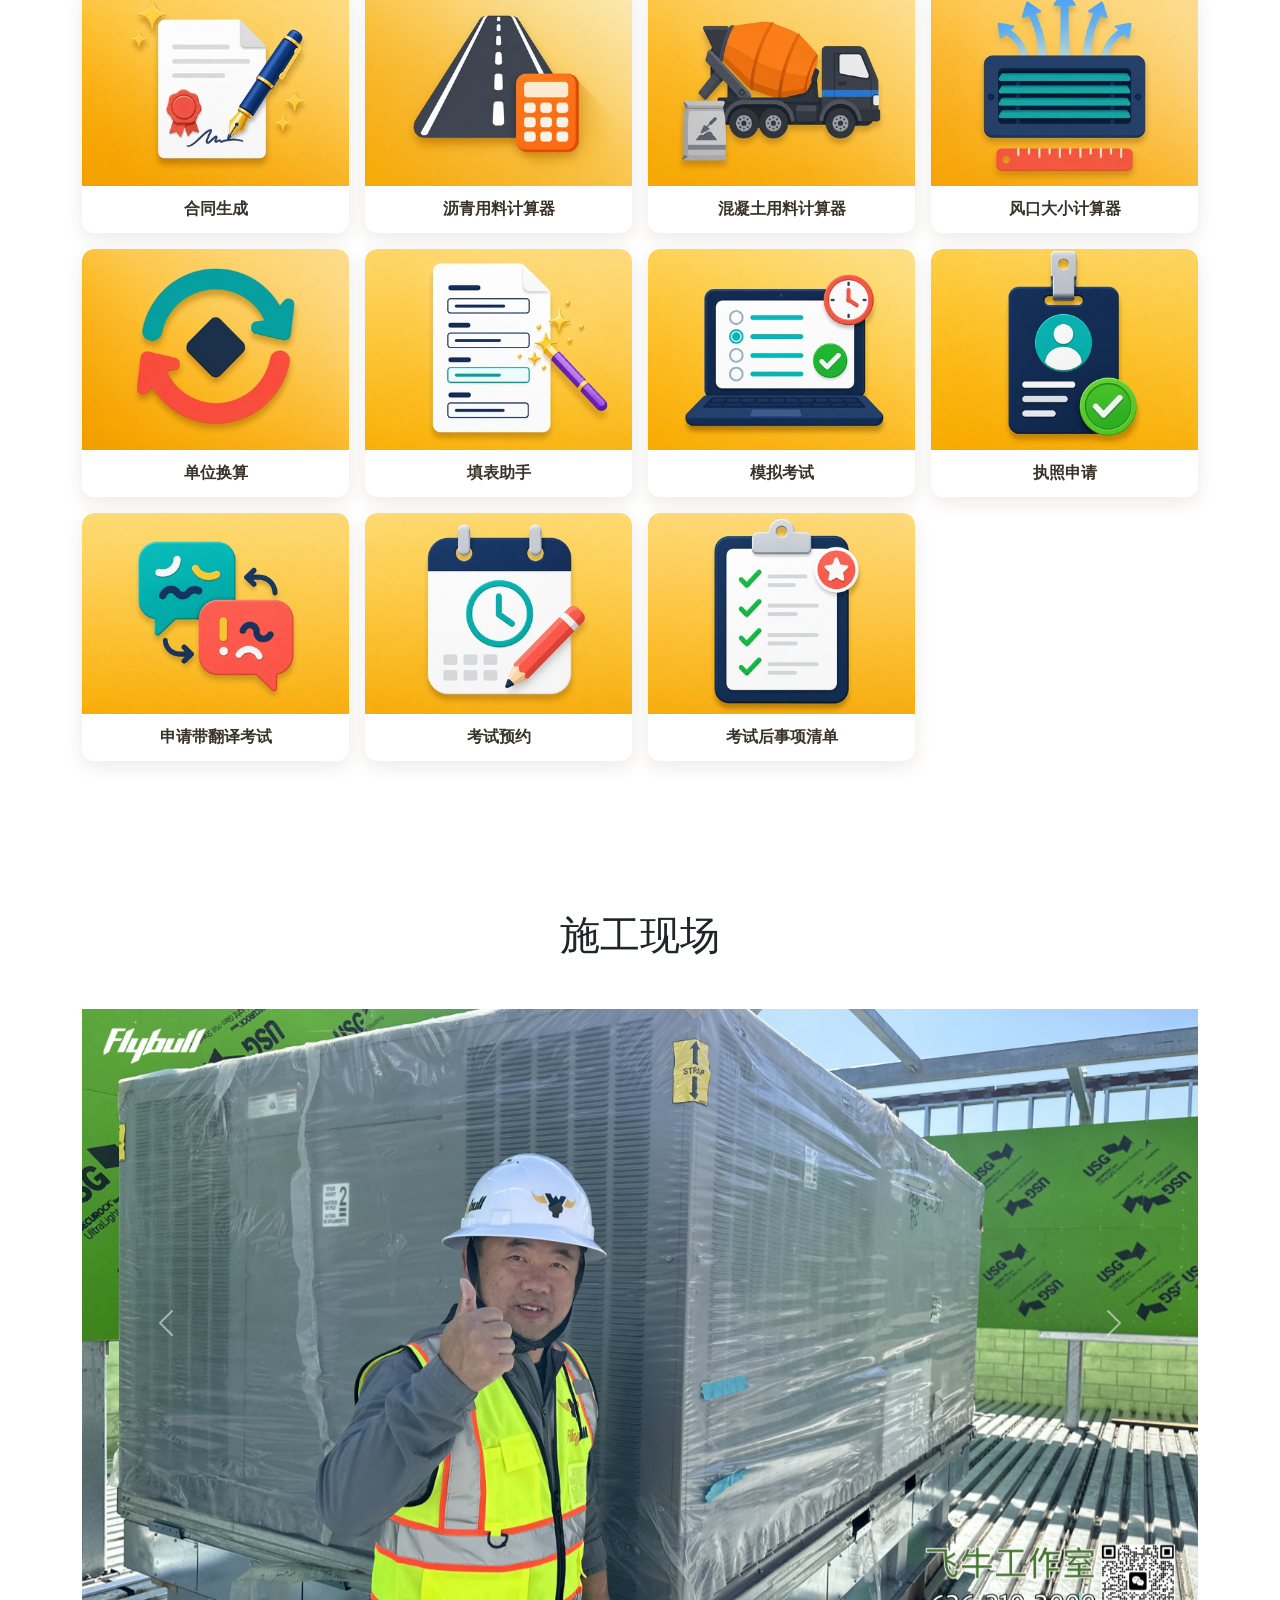
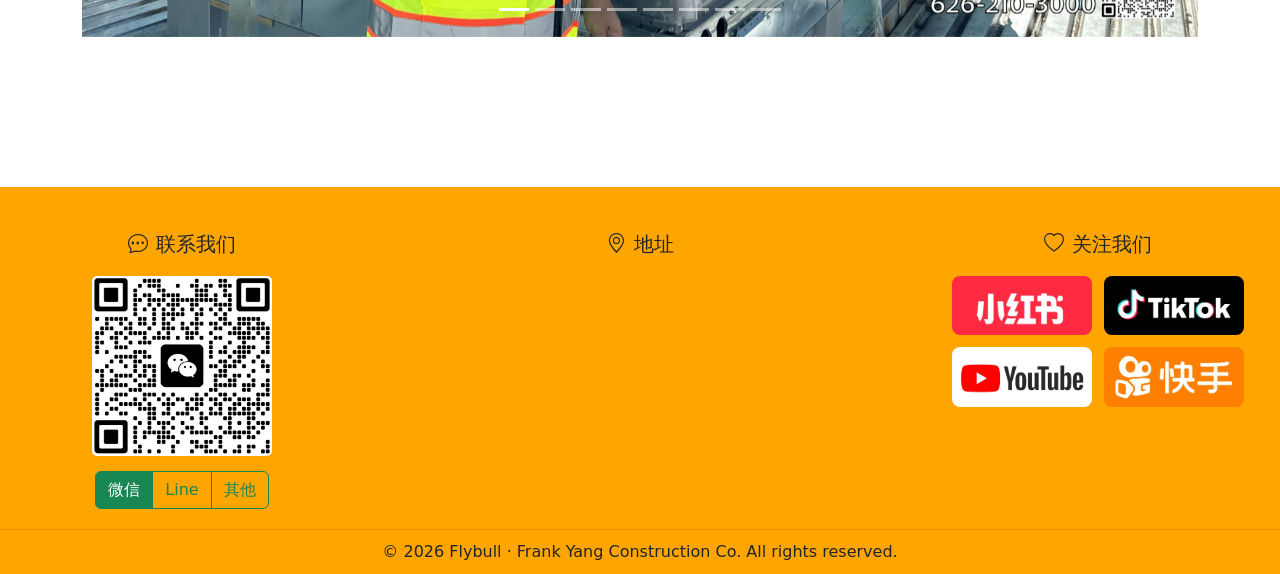
==== commit 1f42190c: "copyright adjustment" ====
--- a/index.html
+++ b/index.html
@@ -988,7 +988,7 @@
     </div>
     <div class="copyright">
       <p id="copyright-p">
-        &copy; <span><span id="copyright-year">2026</span> Flybull. All rights reserved.</span>
+        &copy; <span><span id="copyright-year">2026</span> Flybull · Frank Yang Construction Co. All rights reserved.</span>
       </p>
     </div>
   </footer>
